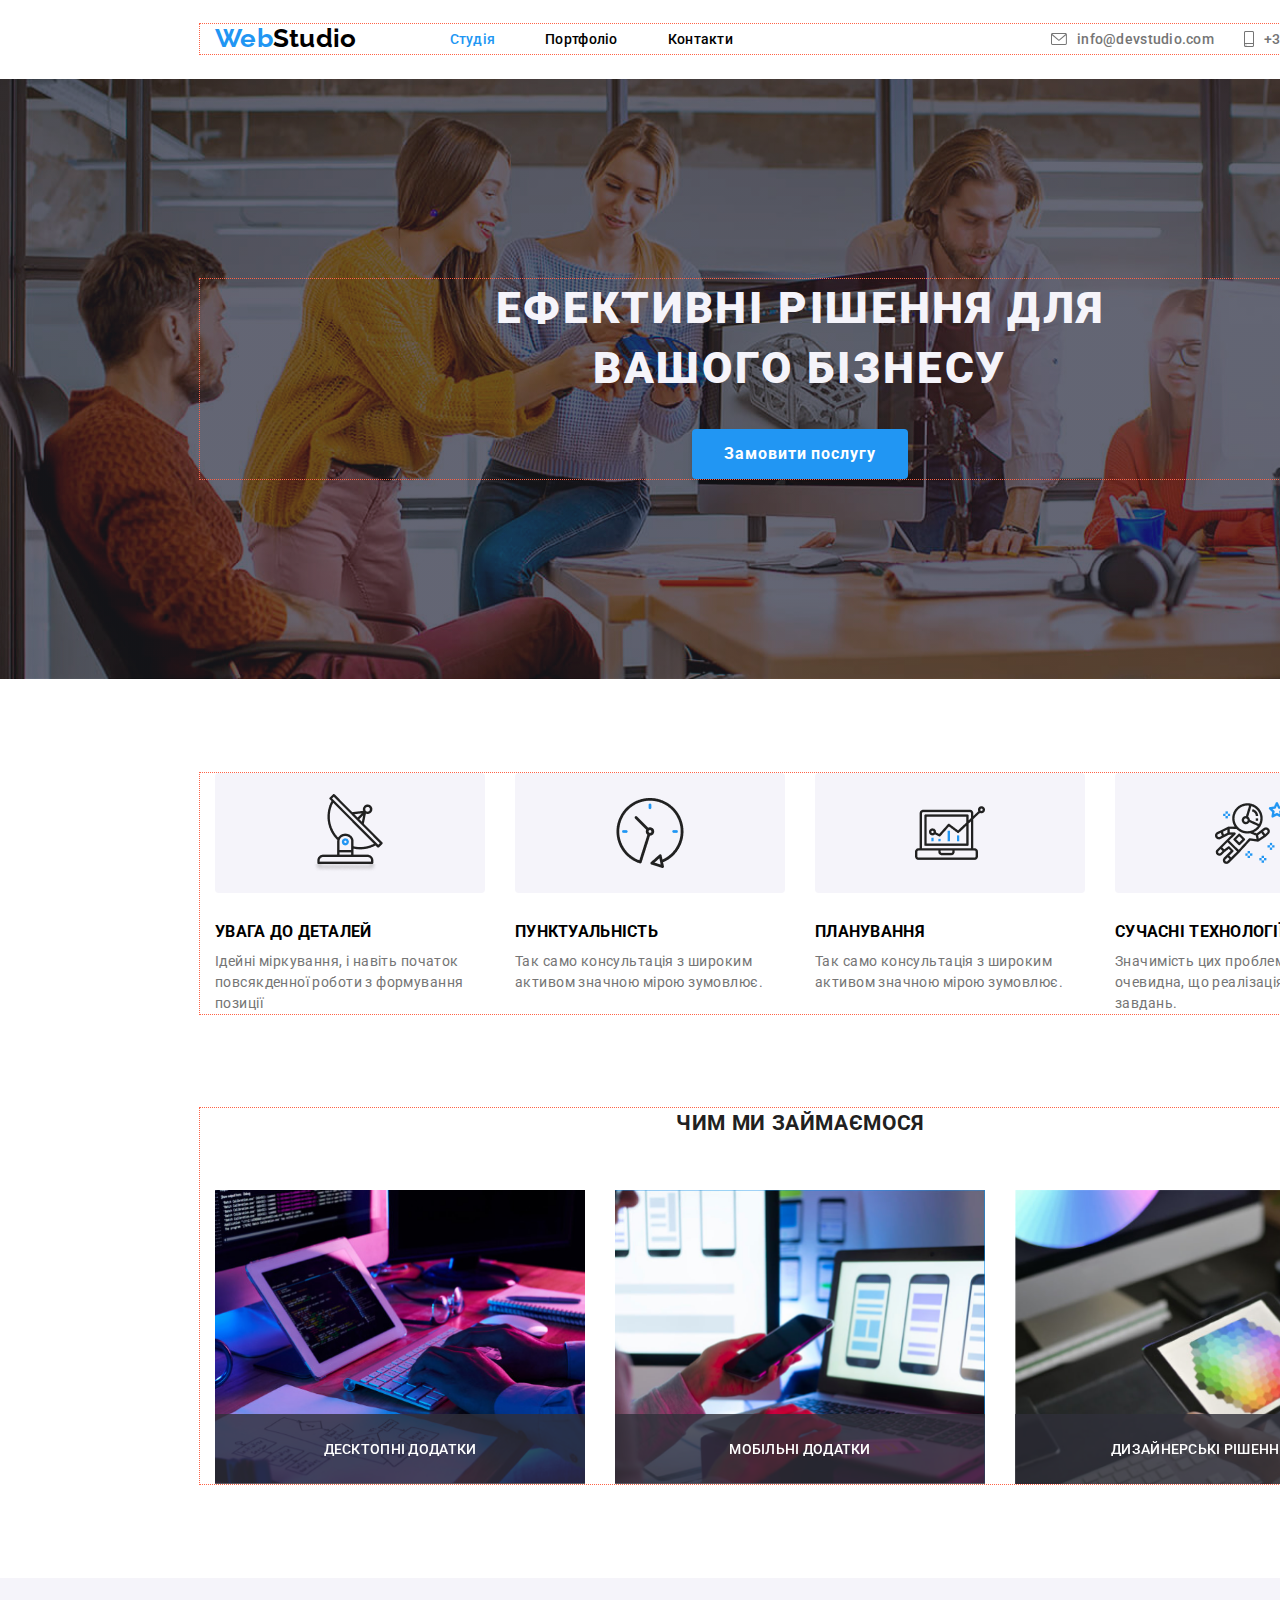
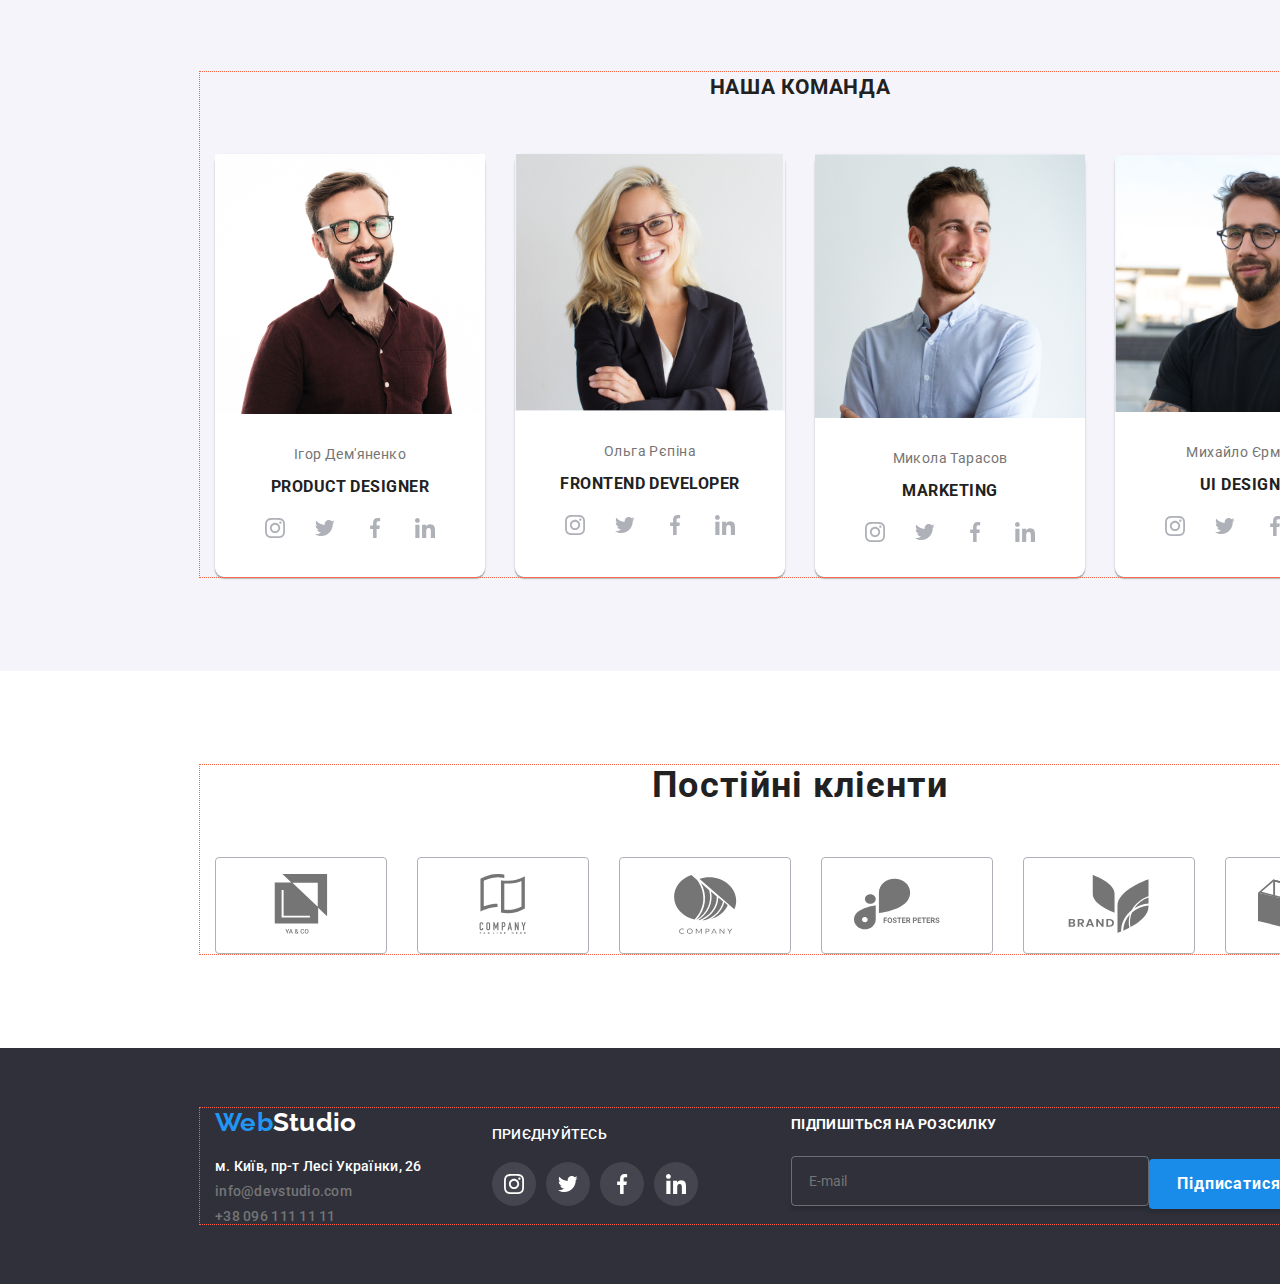
==== index.html @ 4d01eaf3 "update" ====
<!DOCTYPE html>
<html lang="en">
<head>
	<meta charset="UTF-8">
	<meta name="viewport" content="width=device-width, initial-scale=1.0">
	<link href="https://fonts.googleapis.com/css2?family=Raleway:wght@700&family=Roboto:ital,wght@0,400;0,500;0,700;0,900;1,400&display=swap" rel="stylesheet">
	<link rel="stylesheet" href="https://cdnjs.cloudflare.com/ajax/libs/modern-normalize/1.0.0/modern-normalize.min.css"/>
	<link rel="stylesheet" href="style/reset.css" type="text/css">
	<link rel="stylesheet" href="style/style.css" type="text/css">
	<title>WebStudio</title>
</head>
<body>
	<div class="main-container">
		<header class="header">
			<div class="container flex-element">
					<nav class="nav">
					<a class="link-logo" href="/"><span class="logo-web">Web</span><span class="header-nav-link-span-studio">Studio</span></a>
						<ul class="nav-link-list">
							<li class="ul-link"><a class="nav-list-link active-link"  href="index.html" >Студія</a></li>
							<li class="ul-link"><a class="nav-list-link" href="portfolio.html">Портфоліо</a></li>
							<li class="ul-link"><a class="nav-list-link" href="/" >Контакти</a></li>
						</ul>
					</nav>
					<!-- <address class="header-address"> -->
						<ul class="nav-link-list-contacts">
							<li class="ul-link-contacts">
								<a href="mailto:info@devstudio.com" class="header-address-email"> 
									<svg width="16px" height="12px">
										<use href="./symboldefts/symboldefts.svg#email">
										</use>
									</svg>
									info@devstudio.com
								</a>
							</li>
							<li class="ul-link-contacts">
								<a href="tel:+380961111111" class="header-address-tel">
									<svg width="10px" height="16px">
										<use href="./symboldefts/symboldefts.svg#smartphone">
										</use>
									</svg>
									+38 096 111 11 11
								</a>
							</li>
					</ul>
					<!-- </address> -->
			</div>
		</header>
		<main>
			<section class="hero">
				<div class="container flex-column">
						<h1 class="hero-title">Ефективні рішення для вашого бізнесу</h1>
						<button class="hero-button" data-modal-open>Замовити послугу</button>
				</div>
				<div class="backdrop backdrop-hidden" data-modal >
					<div class="modal">
						<button class="modal-btn" data-modal-close></button>
						<p class="form-text">Залиште свої дані, ми вам передзвонимо</p>
						<form class="modal-form" method="get">
							<div class="name-container"><label class="name-text">Ім'я</label><br> 
								<input class="name" type="text"/></div>
							<div class="phone-num-container"><label class="phone-nam-text">Телефон</label><br> <input class="phone-num" type="tel"/></div>
							<div class="email-container"><label class="email-text">Пошта</label><br><input class="email" type="email"/></div>
							<div class="comment-container"><label class="comment-text">Комментар</label><br> <textarea class="comment" placeholder="Введіть текст"></textarea></div>
							<div class="checkbox-container">
								<input class="checkbox" type="checkbox">
								<label class="checkbox-text">Погоджуюся з россилкою та приймаю</label>
								<a class="umovy" href="./">Умови договору</a>
							</div>
							<button class="submit-form" type="send">Відправити</button>
						</form>
					</div>
				</div>
			</section>
			<section class="keyaspects-section">
				<div class="container ">
					<h2 class="keyaspects-title display">Ключові Аспекти</h2>
					<h2 class="keyaspects-title display-title">Ключові Аспекти</h2>
					<ul class="keyaspects-list">
						<li class="keyaspects-items">
							
							<h3 class="keyaspects-h3-title">УВАГА ДО ДЕТАЛЕЙ</h3>
							<p class="keyaspects-text">Ідейні міркування, і навіть початок повсякденної роботи з
								формування позиції</p>
						</li>
						<li class="keyaspects-items">
							<h3 class="keyaspects-h3-title">ПУНКТУАЛЬНІСТЬ</h3>
							<p class="keyaspects-text">
								Так само консультація з широким активом значною мірою
								зумовлює.
							</p>
						</li>
						<li class="keyaspects-items">
							<h3 class="keyaspects-h3-title">ПЛАНУВАННЯ</h3>
							<p class="keyaspects-text">
								Так само консультація з широким активом значною мірою
								зумовлює.
							</p>
						</li>
						<li class="keyaspects-items">
							<h3 class="keyaspects-h3-title">СУЧАСНІ ТЕХНОЛОГІЇ</h3>
							<p class="keyaspects-text">
								Значимість цих проблем настільки очевидна, що реалізація
								планових завдань.
							</p>
						</li>
					</ul>
				</div>
			</section>
			<section class="whatwedo-section">
				<div class="container ">
					<h2 class="whatwedo-title">Чим ми займаємося</h2>
						<ul class="whatwedo-list">
							<li class="whatwedo-item">
								<img
									class="whatwedo-photo"
									src="images/desktop_programing.png"
									width="370 "
									alt="Desktop Programing"
								/>
								<p class="whatwedo-text">ДЕСКТОПНІ ДОДАТКИ</p>
							</li>
							<li class="whatwedo-item">
								<img
									class="whatwedo-photo"
									src="images/mobile_programing.jpg"
									width="370 "
									alt="Mobile Programing"
								/>
								<p class="whatwedo-text">МОБІЛЬНІ ДОДАТКИ</p>
							</li>
							<li class="whatwedo-item">
								<img
								class="whatwedo-photo"
								src="images/ui_design.jpg"
								width="370 "
								alt="Ui Design"
								/>
								<p class="whatwedo-text">ДИЗАЙНЕРСЬКІ РІШЕННЯ</p>
							</li>
						</ul>
					</div>
			</section>
			<section class="team-section">
				<div class="container">
					<h2 class="team-title">Наша команда</h2>
					<ul class="team-list">
						<li class="team-item">
							<img
								class="team-photo"
								src="images/Igor_Demyanenko.png"
								width="270"
								alt="Ігор Дем'яненко"
							/>
							<p class="team-text">Ігор Дем'яненко</p>
							<h3 class="team-position">Product Designer</h3>
							<div class="social-media-container">
								<a class="social-media-contact" href="./">
									<svg width="20px" height="20px">
										<use href="./symboldefts/symboldefts.svg#instagram">
										</use>
									</svg>
								</a>
								<a class="social-media-contact" href="./">
									<svg width="20px" height="20px">
										<use href="./symboldefts/symboldefts.svg#twitter">
										</use>
									</svg>
								</a>
								<a class="social-media-contact" href="./">
									<svg width="20px" height="20px">
										<use href="./symboldefts/symboldefts.svg#facebook">
										</use>
									</svg>
								</a>
								<a class="social-media-contact" href="./">
									<svg width="20px" height="20px">
										<use href="./symboldefts/symboldefts.svg#linkedin">
										</use>
									</svg>
								</a>
							</div>
						</li>
						<li class="team-item">
							<img
								class="team-photo"
								src="images/Olga_Repina.png"
								width="270"
								alt="Ольга Рєпіна"
							/>
							<p class="team-text">Ольга Рєпіна</p>
							<h3 class="team-position">Frontend Developer</h3>
							<div class="social-media-container">
								<a class="social-media-contact" href="./">
									<svg width="20px" height="20px">
										<use href="./symboldefts/symboldefts.svg#instagram">
										</use>
									</svg>
								</a>
								<a class="social-media-contact" href="./">
									<svg width="20px" height="20px">
										<use href="./symboldefts/symboldefts.svg#twitter">
										</use>
									</svg>
								</a>
								<a class="social-media-contact" href="./">
									<svg width="20px" height="20px">
										<use href="./symboldefts/symboldefts.svg#facebook">
										</use>
									</svg>
								</a>
								<a class="social-media-contact" href="./">
									<svg width="20px" height="20px">
										<use href="./symboldefts/symboldefts.svg#linkedin">
										</use>
									</svg>
								</a>
							</div>
						</li class="team-item">
						<li class="team-item">
							<img
								class="team-photo"
								src="images/Mykola_Tarasov.png"
								width="270"
								alt="Микола Тарасов"
							/>
							<p class="team-text">Микола Тарасов</p>
							<h3 class="team-position">Marketing</h3>
							<div class="social-media-container">
								<a class="social-media-contact" href="./">
									<svg width="20px" height="20px">
										<use href="./symboldefts/symboldefts.svg#instagram">
										</use>
									</svg>
								</a>
								<a class="social-media-contact" href="./">
									<svg width="20px" height="20px">
										<use href="./symboldefts/symboldefts.svg#twitter">
										</use>
									</svg>
								</a>
								<a class="social-media-contact" href="./">
									<svg width="20px" height="20px">
										<use href="./symboldefts/symboldefts.svg#facebook">
										</use>
									</svg>
								</a>
								<a class="social-media-contact" href="./">
									<svg width="20px" height="20px">
										<use href="./symboldefts/symboldefts.svg#linkedin">
										</use>
									</svg>
								</a>
							</div>
						</li>
						<li class="team-item">
							<img
								class="team-photo"
								src="images/Myhailo_Yermakov.png"
								width="270"
								alt="Михайло Єрмаков"
							/>
							<p class="team-text">Михайло Єрмаков</p>
							<h3 class="team-position">Ui Designer</h3>
							<div class="social-media-container">
								<a class="social-media-contact" href="./">
									<svg width="20px" height="20px">
										<use href="./symboldefts/symboldefts.svg#instagram">
										</use>
									</svg>
								</a>
								<a class="social-media-contact" href="./">
									<svg width="20px" height="20px">
										<use href="./symboldefts/symboldefts.svg#twitter">
										</use>
									</svg>
								</a>
								<a class="social-media-contact" href="./">
									<svg width="20px" height="20px">
										<use href="./symboldefts/symboldefts.svg#facebook">
										</use>
									</svg>
								</a>
								<a class="social-media-contact" href="./">
									<svg width="20px" height="20px">
										<use href="./symboldefts/symboldefts.svg#linkedin">
										</use>
									</svg>
								</a>
							</div>
						</li>
					</ul>
				</div>
			</section>
			<section class="regular-customers">
				<div class="container">
					<h2 class="regular-customers-title">Постійні клієнти</h2>
					<div class="regular-customers-list">
							<a class="regular-customers-link" href="./">
								<svg width="106px" height="60">
									<use href="./symboldefts/symboldefts.svg#ya_co">
									</use>
								</svg>
							</a>
							<a class="regular-customers-link" href="./">
								<svg width="106px" height="60">
									<use href="./symboldefts/symboldefts.svg#company-tagline-here">
									</use>
								</svg>
							</a>
							<a class="regular-customers-link" href="./">
								<svg width="106px" height="60">
									<use href="./symboldefts/symboldefts.svg#company-2">
									</use>
								</svg>
							</a>
							<a class="regular-customers-link" href="./">
								<svg width="106px" height="60">
									<use href="./symboldefts/symboldefts.svg#foster">
									</use>
								</svg>
							</a>
							<a class="regular-customers-link" href="./">
								<svg width="106px" height="60">
									<use href="./symboldefts/symboldefts.svg#brand">
									</use>
								</svg>
							</a>
							<a class="regular-customers-link" href="./">
								<svg width="106px" height="60">
									<use href="./symboldefts/symboldefts.svg#tagline-company">
									</use>
								</svg>
							</a>
					</div>
				</div>
			</section>
		</main>
		<footer class="footer">
			<div class="container footer-flex">
					<div class="address-container">
						<a class="logo-link" href="/"><span class="logo-web">Web</span><span class="footer-logo-studio">Studio</span></a>
					<address class="address"> 
						<ul>
							<li class="address-item ">м. Київ, пр-т Лесі Українки, 26</li>
							<li class="address-item"><a class="item-address-email" href="mailto:info@devstudio.com" > info@devstudio.com</a></li>
							<li class="address-item"><a  class="item-address-tel" href="tel:+380961111111">+38 096 111 11 11</a></li>
						</ul>
					</address>
					</div>
					<div class="join-in">
						<p class="join-in-text">ПРИЄДНУЙТЕСЬ</p>
						<div class="join-social-media-container">
							<a class="join-social-media-contact" href="./">
								<svg width="20px" height="20px">
									<use href="./symboldefts/symboldefts.svg#instagram">
									</use>
								</svg>
							</a>
							<a class="join-social-media-contact" href="./">
								<svg width="20px" height="20px">
									<use href="./symboldefts/symboldefts.svg#twitter">
									</use>
								</svg>
							</a>
							<a class="join-social-media-contact" href="./">
								<svg width="20px" height="20px">
									<use href="./symboldefts/symboldefts.svg#facebook">
									</use>
								</svg>
							</a>
							<a class="join-social-media-contact" href="./">
								<svg width="20px" height="20px">
									<use href="./symboldefts/symboldefts.svg#linkedin">
									</use>
								</svg>
							</a>
						</div>
					</div>
					<div class="form">
						<p class="footer-form-text">Підпишіться на розсилку</p>
						<div class="formcontainer">
							<input class="email-form" type="email" placeholder="E-mail"/>
							<button class="subscribe" type="submit">Підписатися</button>
						</div>
					</div>
			</div>
		</footer>
	</div>
	<script src="./js/main.js"></script>
</body>
</html>
---- style/style.css ----
*, *::before, *::after{
	box-sizing: inherit;
	box-sizing: border-box;
}
:root{
	--color-logo-web:#2196F3 ;
	--color-logo-studio:#000000;
	--color-adresses:#757575;
	--color-white:#ffffff;
	--color-background-section-first:#2F303A;
	--color-background-section-team:#F5F4FA;
	--color-text-p:#212121;
	--color-active:#188CE8;
	--color-portfolio-cards: #EEEEEE;
	--color-svg: #AFB1B8;
	--color-bg-svg: rgba(255, 255, 255, 0.1);
	--font-family-logo:'Raleway', sans-serif;
	--font-family-roboto:'Roboto', sans-serif;
	--color-close-form: #E6E6E6;
	}
	body{
		font-family:var(--font-family-roboto);
		font-size: 14px;
		font-weight: 500;
		letter-spacing: 0.02em;
	}	
	.main-container{
		width: 1600px;
		margin: 0 auto;
		outline: 1px dotted deepskyblue;
	}
	.container{
		width: 1200px;
		margin: 0 auto;
		padding: 0 15px;
		outline: 1px dotted tomato;
	}
	.header{
		padding-top: 24px;
		padding-bottom: 25px;

	}

/*------ MODAL WINDOW -------*/
.backdrop {
	position: fixed;
	top: 0;
	left: 0;
	width: 100%;
	height: 100%;
	background-color: rgba(0, 0, 0, 0.5);
	text-transform:none;
	opacity: 1;
}

.backdrop-hidden{
	opacity: 0;
	pointer-events: none;
}

.no-scroll {
	overflow: hidden;
}

.modal {
	position: absolute;
	top: 50%;
	left: 50%;
	width: 528px;
	height: 581px;

	background-color: var(--color-white);
	transform: translate(-50%, -50%);

	border-radius:4px;
	box-shadow: 2px 2px 4px rgba(0, 0, 0, 0.2);

}
.modal-btn{
	width: 30px;
	height: 30px;
	border-radius: 50px;
	border: 1px solid var(--color-close-form);
	background: url(../images/close.svg) no-repeat center;
	background-size: 11px 11px;
}
.modal .modal-btn {
	position: absolute;
	top: 10px;
	right: 10px;
}
.formcontainer{
	display: flex;
	display: flex;
	align-items: center;
	justify-content: center;
}
.form{

	margin-left: 93px;
}
.email-form::placeholder{
	padding: 15px;
}
.email-form{
	width: 358px;
	height: 50px;
	box-shadow: 0 4px 4px 0 rgba(0, 0, 0, 0.15);
	background: rgba(33, 150, 243, 0);
	border: 1px solid rgba(255, 255, 255, 0.3);
	border-radius: 4px;
	margin: right 12px ;
}
.footer-form-text{
	font-weight: 700;
	font-size: 14px;
	letter-spacing: 0.03em;
	text-transform: uppercase;
	color: var(--color-white);
	margin-bottom: 20px;
}
.subscribe{
	display: flex;
	align-items: center;
	padding: 10px 28px;
	box-shadow: 0 4px 4px 0 rgba(0, 0, 0, 0.15);

	border-radius: 4px;
	width: 200px;
	height: 50px;

	font-weight: 700;
	font-size: 16px;
	line-height: 187%;
	letter-spacing: 0.06em;

	color: var(--color-white);

	background: url(../images/telegram.svg) no-repeat;
	background-position: 160px;
	background-color: var(--color-active);
	border: none;
}
.name,
.phone-num,
.email{
	padding-left: 40px;
}
.name{
	background: url(../images/user.svg) no-repeat left center;
	background-position: 15px 14px;
}
.phone-num{
	background: url(../images/phone.svg) no-repeat left center;
	background-position: 15px 14px;
}
.email{
	background: url(../images/email.svg) no-repeat left center;
	background-position: 15px 14px;
}
.name-text,
.phone-nam-text,
.email-text,
.comment-text{
	position: absolute;
	left: 0;
	color: var(--color-adresses);
	font-weight: 400;
}
.form-text{	
	margin: 40px 0 12px;
	font-size: 20px;
	font-weight: 700;
	color: var(--color-text-p);
}
.checkbox-text{
	margin-right: 5px;
	font-weight: 400;
	color: var(--color-adresses);
}
.umovy{
	font-size: 14px;
	text-decoration: underline;
	font-weight: 400;
	color: var(--color-logo-web);
}
.modal-form{
	position: relative;
	font-size: 12px;
	margin: 0 40px 0;
}
.submit-form{
	width: 200px;
	height: 50px;

	font-weight: 700;
	font-size: 16px;
	line-height: 1.5;
	letter-spacing: 0.06em;
	text-align: center;
	background: var(--color-logo-web);
	color: var(--color-white);
	border-radius: 4px;
	border: none;
	box-shadow: 0 4px 4px 0 rgba(0, 0, 0, 0.15);

	margin-top: 30px;
}
textarea::placeholder {
  font-size: 12px;
  color: var(--color-adresses);
}
textarea{
	padding: 12px 16px;
	width: 448px;
	height: 120px;
	border: 1px solid var(--color-close-form);
	border-radius: 4px;
	resize: none;
}
.checkbox-container{
	display: flex;
	justify-content: center;
	margin-top: 20px;
	font-size: 14px;
	line-height: 171%;
	letter-spacing: 0.03em;
	width: 425px;
}
.checkbox:focus{
	border-color: var(--color-text-p);
}
.checkbox{
	margin-right: 8px;
	width: 16px;
	height: 15px;
	border-color:var(--color-text-p);
}
input{
	width: 448px;
	height: 40px;
	margin-top: 4px;
	margin-bottom: 10px;

	border: 1px solid var(--color-close-form);
	border-radius: 4px;
}
/*---------------------------*/


	.link-logo{
		margin-right: 93px ;
	}
	.flex-element{
		display: flex;
		align-items: center;
	}

	.logo-web{
		font-family: var(--font-family-logo);
		font-weight: 700;
		font-size: 26px;
		color: var(--color-logo-web);
	
	}
	.header-nav-link-span-studio{
		font-family: var(--font-family-logo);
		font-weight: 700;
		font-size: 26px;
		color: var(--color-logo-studio);
	}
	.nav-list-link{
		color: var(--color-menu-nav);
	}
	.header-address-email:hover,
	.header-address-tel:hover{
		color: var(--color-logo-web);
		/* text-decoration: underline; */
	}
	.nav-link-list{
		display: flex;

		/* padding-right: 344px ; */
		/* display:flex; */
		/* flex-direction: row;
		justify-content: center; */
	}
	.nav-link-list-contacts{
		display: flex;
		align-items: center;
	}
	.active-link{
		color: var(--color-logo-web);
	}
	.nav{
		display: flex;
    justify-content: space-between; 
    align-items: center; 
		margin-right: 318px; /*-------------------!!!!!!!!!!!!!!! 344*/
	}
	.ul-link:not(:last-child){
		display: flex;
		margin-right:50px;
	}
	.header-address-email, .header-address-tel{
		color: var(--color-adresses);
		display: flex;
		align-items: center;
		gap: 10px;
		fill: var(--color-adresses);
	
	}
	.ul-link-contacts:first-child{
		margin-right: 30px;
		
	}
	.ul-link-contacts:hover .header-address-email,.header-address-tel:hover{
		color: var(--color-active);
		fill: var(--color-logo-web);
	}
	.address-item{
		color: var(--color-white);
	}
	.hero{
		object-fit: cover;
		font-weight: 700;
		font-size: 44px;
		letter-spacing: 0.06em;

		text-transform: uppercase;
		text-align: center;
		
		background-image: 
		linear-gradient(rgba(47, 48, 58, 0.4),rgba(47, 48, 58, 0.4)), 
		url('../images/background.png');
		background-color: var(--color-background-section-first);
		background-repeat:no-repeat;
		background-position: center;
		color: var(--color-white);
		padding: 200px 0;
	}
	.flex-column{
		display: flex;
		flex-direction: column;
		align-items: center;
		
	}
	.hero-title{
		width: 696px;
		font-family: var(--font-family-roboto);
		font-weight: 900;
		font-size: 44px;
		line-height: 1.36;
		letter-spacing: 0.06em;
		text-transform: uppercase;
		text-align: center;
		font-style:normal;
		color: var(--color-background-section-team);
		margin-bottom:30px;

	}
	.hero-button{
		font-weight: 700;
		font-size: 16px;
		line-height: 1.5;
		letter-spacing: 0.06em;
		text-align: center;
		width: 216px;
		height: 50px;
		background: var(--color-logo-web);
		color: var(--color-white);
		border-radius: 4px;
		border: none;
		box-shadow: 0 4px 4px 0 rgba(0, 0, 0, 0.15);
	}
	.hero-button:active{
		background-color: var(--color-active);
	
	}
	.keyaspects-section{
		margin-top: 94px;
	}
	.keyaspects-h3-title{
		/* margin-top: 150px; */
		margin-bottom: 10px;
	}
	.keyaspects-list{
		display: flex;
		/* justify-content: space-between; */
	}
	.keyaspects-items{
		flex-basis: 270px;
	}
	.keyaspects-items::before{
		content: '';
		display:block;
		height: 120px;
		margin-bottom: 30px;
		background-repeat: no-repeat;
		background-position: center;
		border-radius: 4px;
		background-color: var(--color-background-section-team);
		/* padding: 50px 100px; */
	}
	.keyaspects-items:nth-child(1):before{
		background-image: url(../images/antenna.png);
	}
	.keyaspects-items:nth-child(2):before{
		background-image: url(../images/clock.png);
	}
	.keyaspects-items:nth-child(3):before{
		background-image: url(../images/diagram.png);
	}
	.keyaspects-items:nth-child(4):before{
		background-image: url(../images/astronaut.png);
	}
	.keyaspects-items:not(:last-child){
		/* width: 270px; */
		margin-right: 30px;
	}
	.team-position, 
	.whatwedo-title, 
	.keyaspects-title,
	.team-title{
		font-weight: 700;
		line-height: 1.5;
		letter-spacing: 0.03em;
		text-transform: uppercase;
		color: var(--color-text-p);
		text-align: center;

	}
	.team-position{
		margin-top:10px;
	}
	.keyaspects-title{
		margin-bottom: 50px;
		display: none;
	}
	.keyaspects-text,.team-text/*,.project-text*/{
		
		font-weight: 400;
		line-height: 1.5;
		letter-spacing: 0.03em;
		color: var(--color-adresses);

	}
	.team-text{
		margin-top:30px;
		text-align: center;
	}
	.whatwedo-section{
		padding-top: 94px;
		padding-bottom: 94px;
	}
	.whatwedo-title{
		margin-bottom: 50px;

	}
	.whatwedo-list{
		display: flex;

	}
	.whatwedo-item{
		position: relative;
	}
	.whatwedo-text{
		position: absolute;
		background-color:rgba(47, 48, 58, 0.8);
		color: var(--color-white);
		bottom: 0;
		padding-top: 27px;
		width: 370px;
		height: 70px;
		text-align: center;
	}
	.whatwedo-item:nth-child(1){
		margin-right:30px;
	}
	.whatwedo-item:nth-child(2){
		margin-right:30px;
	}
	.team-title{
		margin-bottom:50px;
	}
	.team-item:not(:last-child){
		margin-right:30px;
	}
	.team-item{
		background-color: var(--color-white);
		border-radius: 9px;
		padding-bottom:30px;
		width: 270px;
		box-shadow: 0 2px 1px 0 rgba(0, 0, 0, 0.2), 0 1px 1px 0 rgba(0, 0, 0, 0.14), 0 1px 3px 0 rgba(0, 0, 0, 0.12);
		background: var(--color-white);
	}
	.social-media-container{
		display: flex;
		justify-content: center;
		align-items: center;
		gap: 30px;
		margin: 0 auto;
		width: 44px;
		height: 44px;
	}
	.social-media-contact{
		margin-top: 16px;
		fill: var(--color-svg);
	}
	.social-media-contact:hover{
		padding: 12px;
		width: 44px;
		height: 44px;
		fill: var(--color-white);
		background-color: var(--color-active);
		border-radius: 100%;
	}
	.team-list{
		display: flex;
	}
	.team-section{
		background: var(--color-background-section-team);
	padding-top:94px;
	padding-bottom: 94px;
	}
	.regular-customers{
		padding: 94px 0 94px;
	}
	.regular-customers-title{
		font-weight: 700;
		font-size: 36px;
		letter-spacing: 0.03em;
		text-align: center;
		color: var(--color-text-p);
		margin-bottom: 50px;
	}
	.regular-customers-list{
		display: flex;
		gap: 30px;
	}
	.regular-customers-link{
		fill: var(--color-adresses);
		border: 1px solid var(--color-svg);
		padding: 16px 32px;
		border-radius: 4px;
	}
	.regular-customers-link:hover{
		fill: var(--color-active);
		border: 1px solid var(--color-active);
		padding: 16px 32px;
		border-radius: 4px;
	}
	.footer{
		background: var(--color-background-section-first);
		padding: 60px 0;
	}
	.footer-flex{
		display: flex;
		align-items: center;

	}
	.footer-logo-studio{
		font-family: var(--font-family-logo);
		font-weight: 700;
		font-size: 26px;
		color: var(--color-white);
		margin-bottom: 16px;
	}
	.address-container{
		margin-right: 70px;
	}
	.address{
		margin-top: 20px;
		font-style: normal;
	}
	.join-in-text{
		color: var(--color-white);
		margin-bottom: 20px;
	}
	.join-social-media-container{

		display: flex;
		justify-content: center;
		align-items: center;
		gap: 10px;
		margin: 0 auto;
	}
	.join-social-media-contact{
		padding: 12px;
		width: 44px;
		height: 44px;
		fill: var(--color-white);
		background-color: var(--color-bg-svg);
		border-radius: 100%;
	}
	.join-social-media-contact:hover{
		background-color: var(--color-active);
	}
	.address-item:not(:first-child){
		margin-top: 9px;
	}
	.item-address-email, .item-address-tel{
		color: var(--color-adresses);
	}
	/* .item-address-email:hover, .item-address-tel:hover{
		color: var(--color-logo-web);
	} */
	/* a[href^="/"]{
		text-decoration: none;
		color: #212121;
	}
	/* ----------------- ----------------- ----------------*/
	
	
	/*---- PORTFOLIO-STYLES ---- */
	.portfolio-cards{
		padding-top: 94px;
		padding-bottom: 94px;
	}
	.portfolio-title{
		font-family: var(--font-family-logo);
		color:var(--color-text-p);
		margin-bottom: 32px;
		text-align: center;
	}

	.portfoliio-button{
		display: flex;
		justify-content: center;
		padding-bottom: 50px;
	}
	.portfoliio-list{
		display: flex;
		justify-content: center;
		padding-bottom: 16px;
		margin-bottom: 38px;
	}
	.portfolio-item{
		font-family: var(--font-family-roboto);
		font-size: 16px;
		width: 73px;
		height: 38px;
		background-color: var(--color-background-section-team);
		color: var(--color-logo-studio);
		border-radius: 4px;
		margin:8px;
	
		/* box-shadow: 2px 2px 4px rgba(0, 0, 0, 0.2); */
	}
	.button-all, .button-website, .button-appendices, .button-design, .button-marketing{
		font-family: var(--font-family-roboto);
		font-size: 16px;
		font-weight: 500;
		line-height: 162%;
		letter-spacing: 0.03em;
		text-align: center;
		color: var(--color-logo-studio);
		background-color: var(--color-background-section-team);
		border-radius: 4px;
		border: none;
		padding: 6px 25px;
	}
	.button-all, .button-website, .button-appendices, .button-design{
		margin-right:8px;
	}
	.display{
		display:none;
	}
	.button-all:active, .button-website:active, .button-appendices:active, .button-design:active, .button-marketing:active{
		color: var(--color-white);
		background-color:  var(--color-active);
		box-shadow: 0 2px 2px 0 rgba(0, 0, 0, 0.12), 0 1px 2px 0 rgba(0, 0, 0, 0.08), 0 3px 1px 0 rgba(0, 0, 0, 0.1);
	}
	/* .active-button{
		font-family: var(--font-family-roboto);
		font-size: 16px;
		width: 125px;
		height: 38px;
		background-color:  var(--color-active);
		color: var(--color-white);
		border-radius: 4px;
		margin:8px;
		box-shadow: 0 2px 2px 0 rgba(0, 0, 0, 0.12), 0 1px 2px 0 rgba(0, 0, 0, 0.08), 0 3px 1px 0 rgba(0, 0, 0, 0.1);;
	} */
	.portfolio-project{
		display: flex;
		justify-content: center;
		flex-wrap: wrap;
		gap: 30px;
		flex-basis:calc((100%- 90px)/3);
	}
	.project-title{
		font-family: var(--font-family-roboto);
		font-weight: 700;
		font-size: 18px;
		line-height: 32px;
		letter-spacing: 0.06em;
		color: var(--color-text-p);
		margin-bottom: 4px;
	}
	.project-text{
		font-family: var(--font-family-roboto);
		font-weight: 400;
		font-size: 16px;
		line-height: 187%;
		letter-spacing: 0.03em;
		color: var(--color-adresses);
	}
	.project-box{
		padding: 20px 24px;
		border-right-width: 1px;
		border-right-style: solid;
		border-right-color:var(--color-portfolio-cards);
		border-left-width: 1px;
		border-left-style: solid;
		border-left-color:var(--color-portfolio-cards);
		border-bottom-width: 1px;
		border-bottom-style: solid;
		border-bottom-color:var(--color-portfolio-cards);
	}
	.project-item{
		width: 370px;
	}
	.project-item:hover{
		box-shadow: 0 2px 1px 0 rgba(0, 0, 0, 0.2), 0 1px 1px 0 rgba(0, 0, 0, 0.14), 0 1px 3px 0 rgba(0, 0, 0, 0.12);
	background: #fff;
	}
	.display-title{
		display: none;
	}
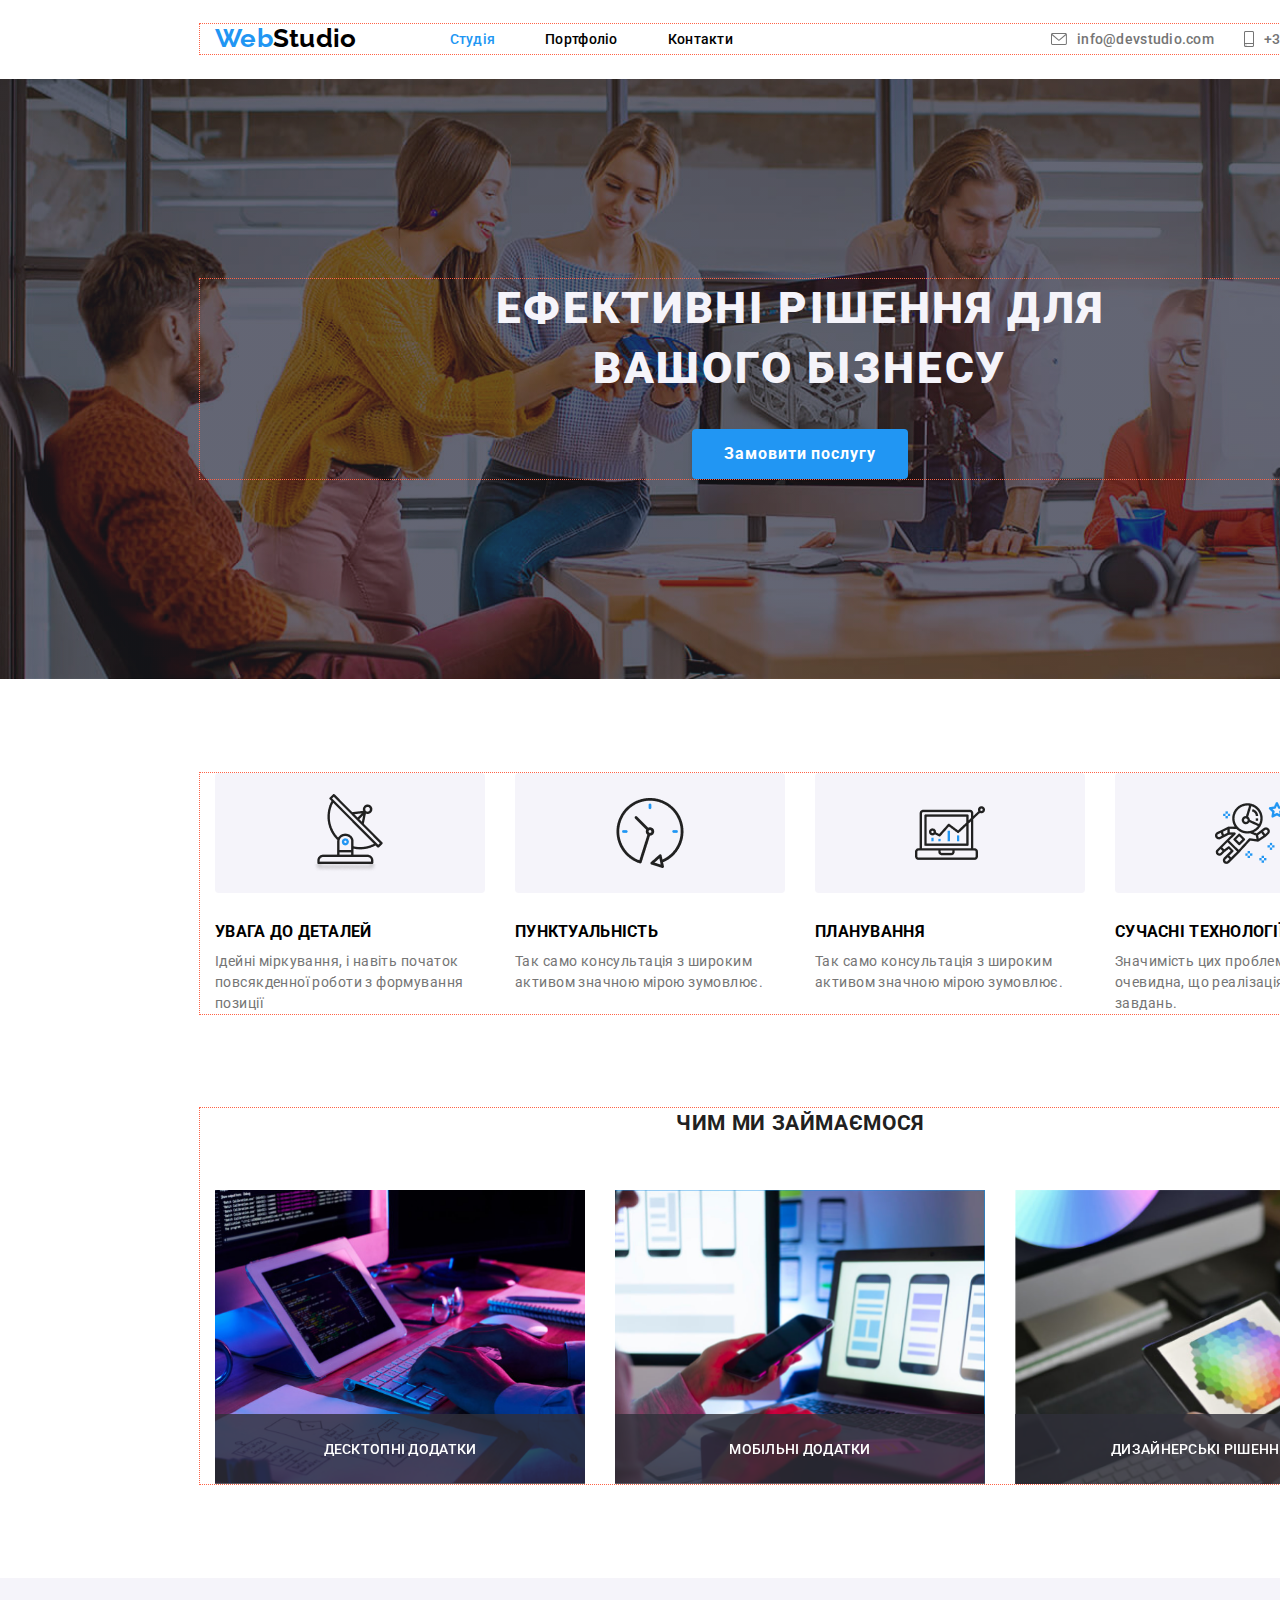
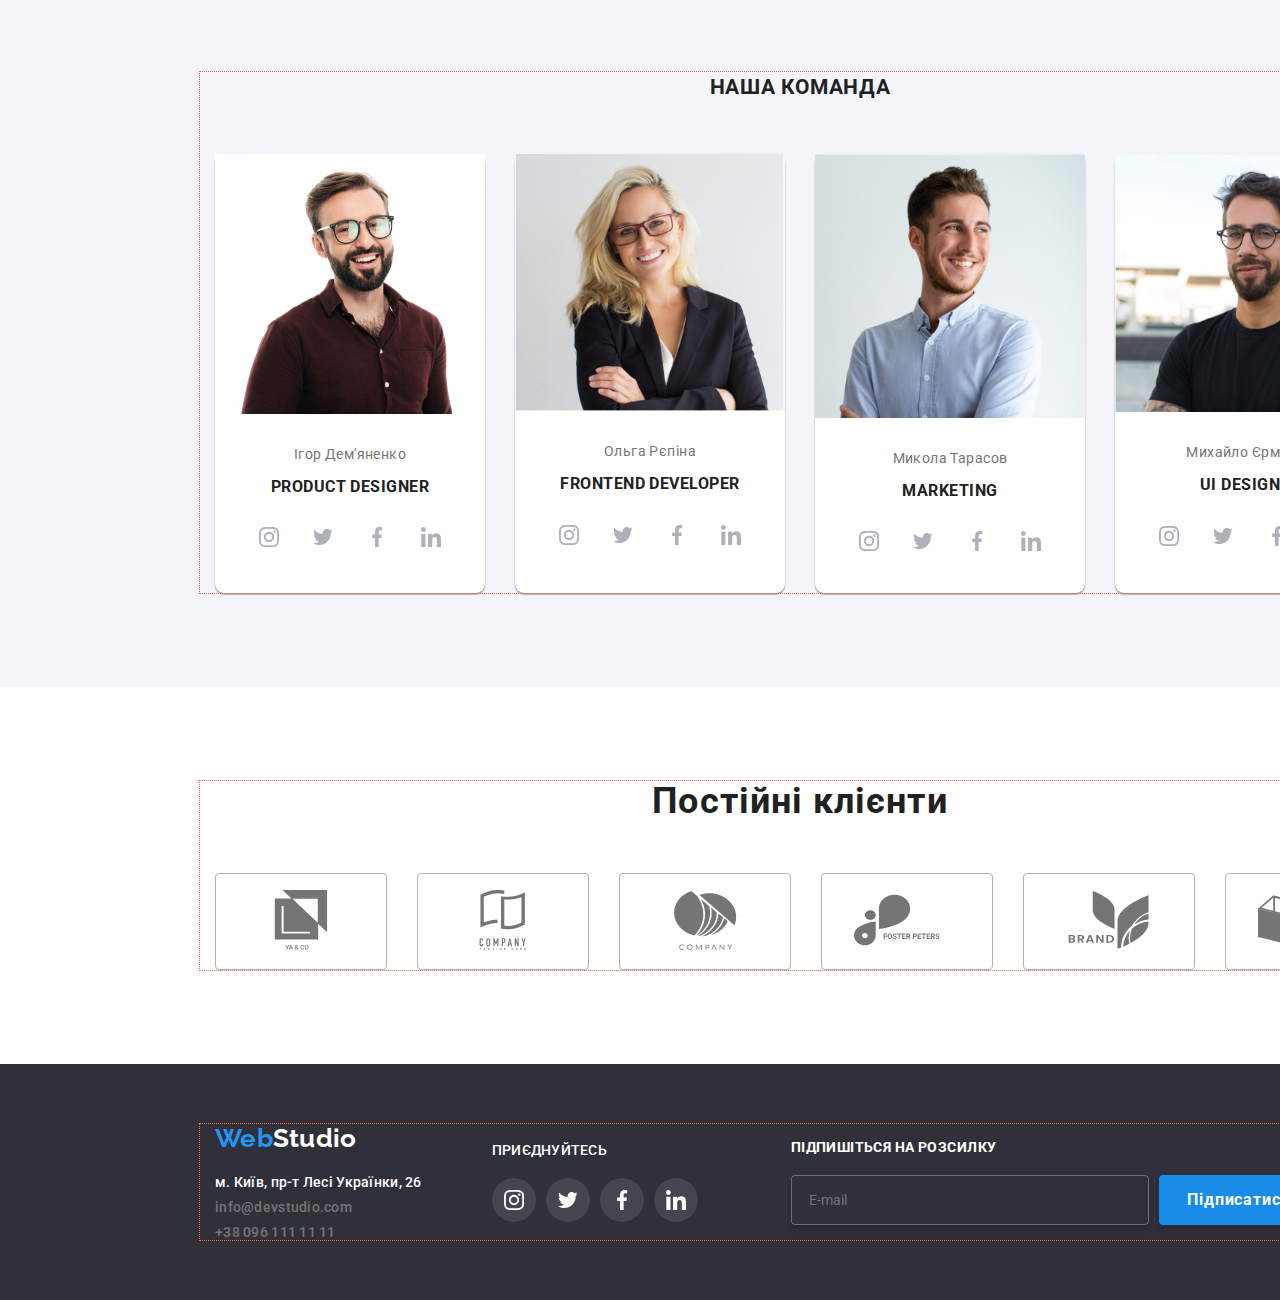
==== commit d11a3a91: "Update" ====
--- a/index.html
+++ b/index.html
@@ -17,6 +17,7 @@
 					<a class="link-logo" href="/"><span class="logo-web">Web</span><span class="header-nav-link-span-studio">Studio</span></a>
 						<ul class="nav-link-list">
 							<li class="ul-link"><a class="nav-list-link active-link"  href="index.html" >Студія</a></li>
+							<div class="line-menu"></div>
 							<li class="ul-link"><a class="nav-list-link" href="portfolio.html">Портфоліо</a></li>
 							<li class="ul-link"><a class="nav-list-link" href="/" >Контакти</a></li>
 						</ul>
--- a/style/style.css
+++ b/style/style.css
@@ -94,6 +94,7 @@
 	display: flex;
 	align-items: center;
 	justify-content: center;
+	gap: 10px;
 }
 .form{
 
@@ -109,7 +110,7 @@
 	background: rgba(33, 150, 243, 0);
 	border: 1px solid rgba(255, 255, 255, 0.3);
 	border-radius: 4px;
-	margin: right 12px ;
+	margin: 0;
 }
 .footer-form-text{
 	font-weight: 700;
@@ -272,6 +273,7 @@
 	.nav-list-link{
 		color: var(--color-menu-nav);
 	}
+
 	.header-address-email:hover,
 	.header-address-tel:hover{
 		color: var(--color-logo-web);
@@ -292,6 +294,9 @@
 	.active-link{
 		color: var(--color-logo-web);
 	}
+	.active-link::after{
+		c
+	}
 	.nav{
 		display: flex;
     justify-content: space-between; 
@@ -308,6 +313,11 @@
 		align-items: center;
 		gap: 10px;
 		fill: var(--color-adresses);
+
+		transition-property: color, fill ;
+		transition-duration: 250ms;
+		transition-timing-function: cubic-bezier(0.4, 0, 0.2, 1);
+		transition-delay: 0 ;
 	
 	}
 	.ul-link-contacts:first-child{
@@ -498,12 +508,16 @@
 		display: flex;
 		justify-content: center;
 		align-items: center;
-		gap: 30px;
+		gap: 10px;
 		margin: 0 auto;
+	}
+	.social-media-contact{
+		padding: 12px;
 		width: 44px;
 		height: 44px;
-	}
-	.social-media-contact{
+		fill: var(--color-white);
+		background-color: var(--color-bg-svg);
+		border-radius: 100%;
 		margin-top: 16px;
 		fill: var(--color-svg);
 	}
@@ -513,7 +527,6 @@
 		height: 44px;
 		fill: var(--color-white);
 		background-color: var(--color-active);
-		border-radius: 100%;
 	}
 	.team-list{
 		display: flex;
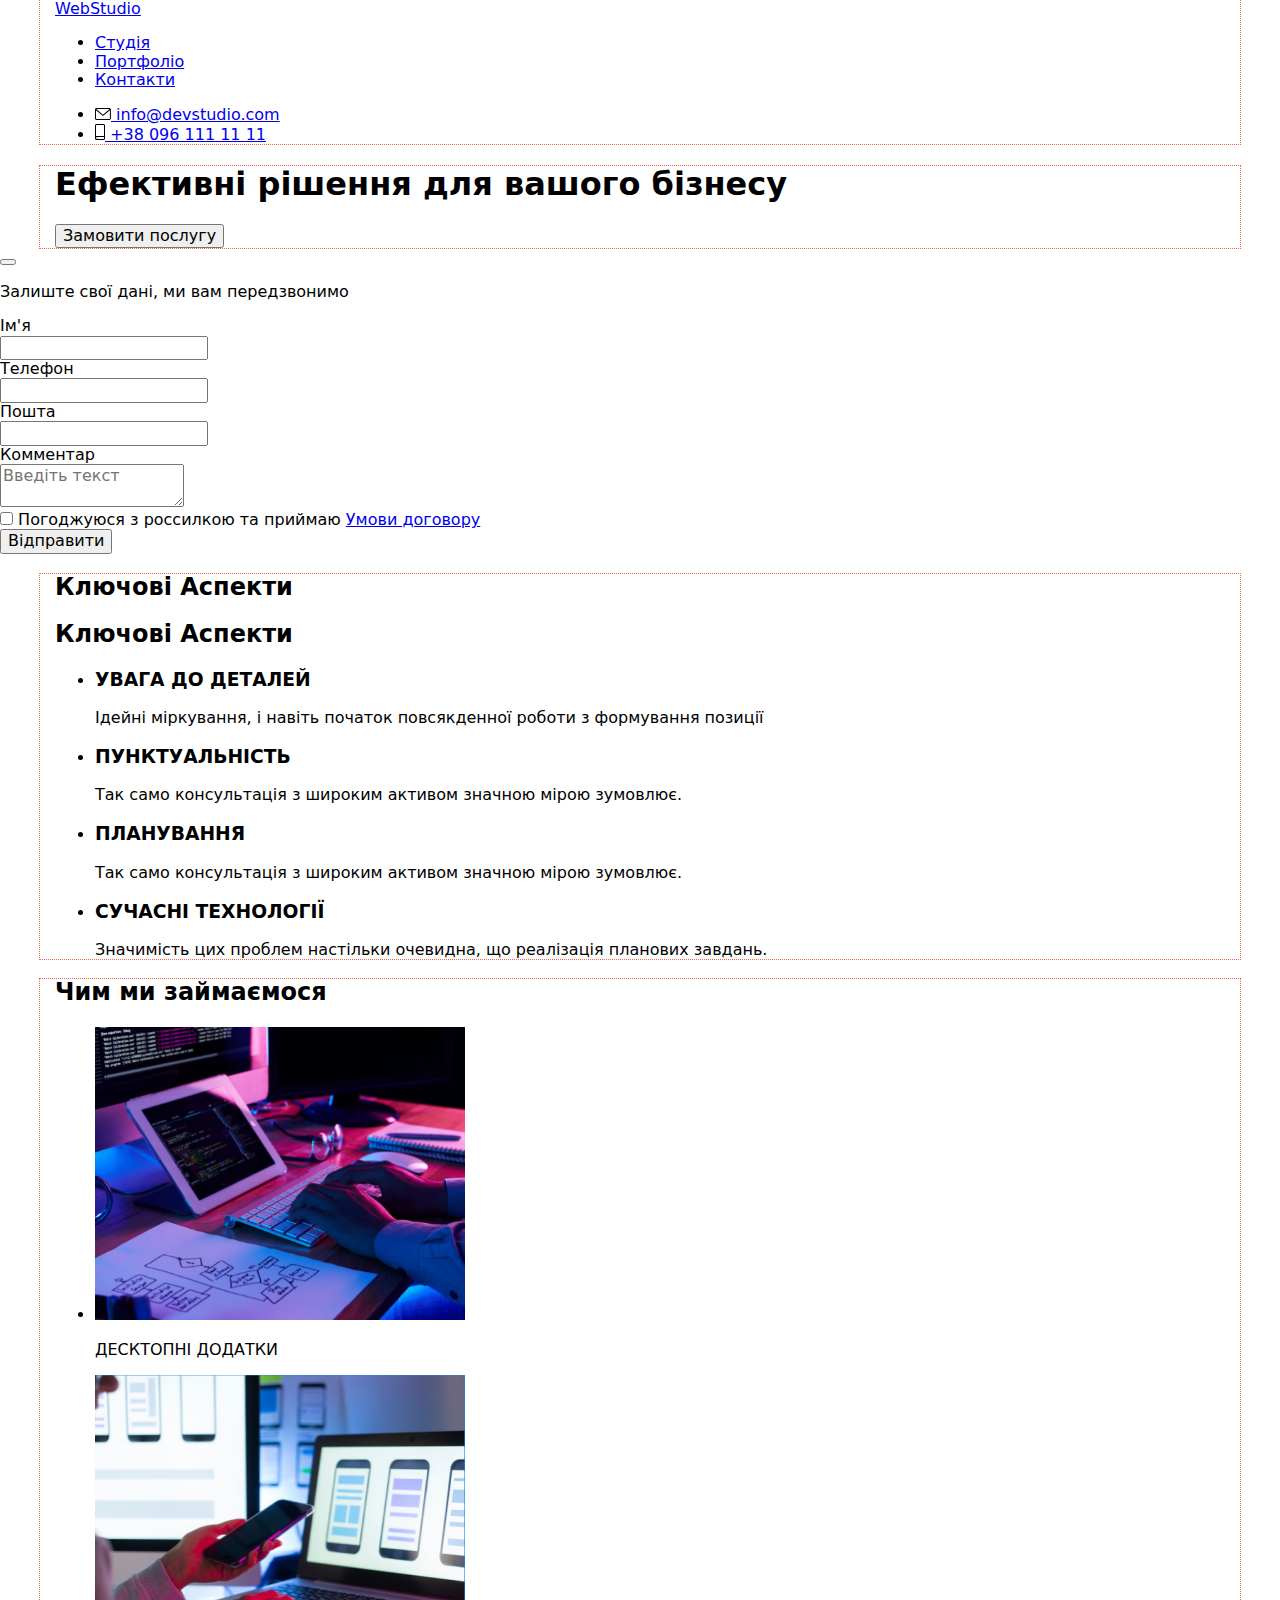
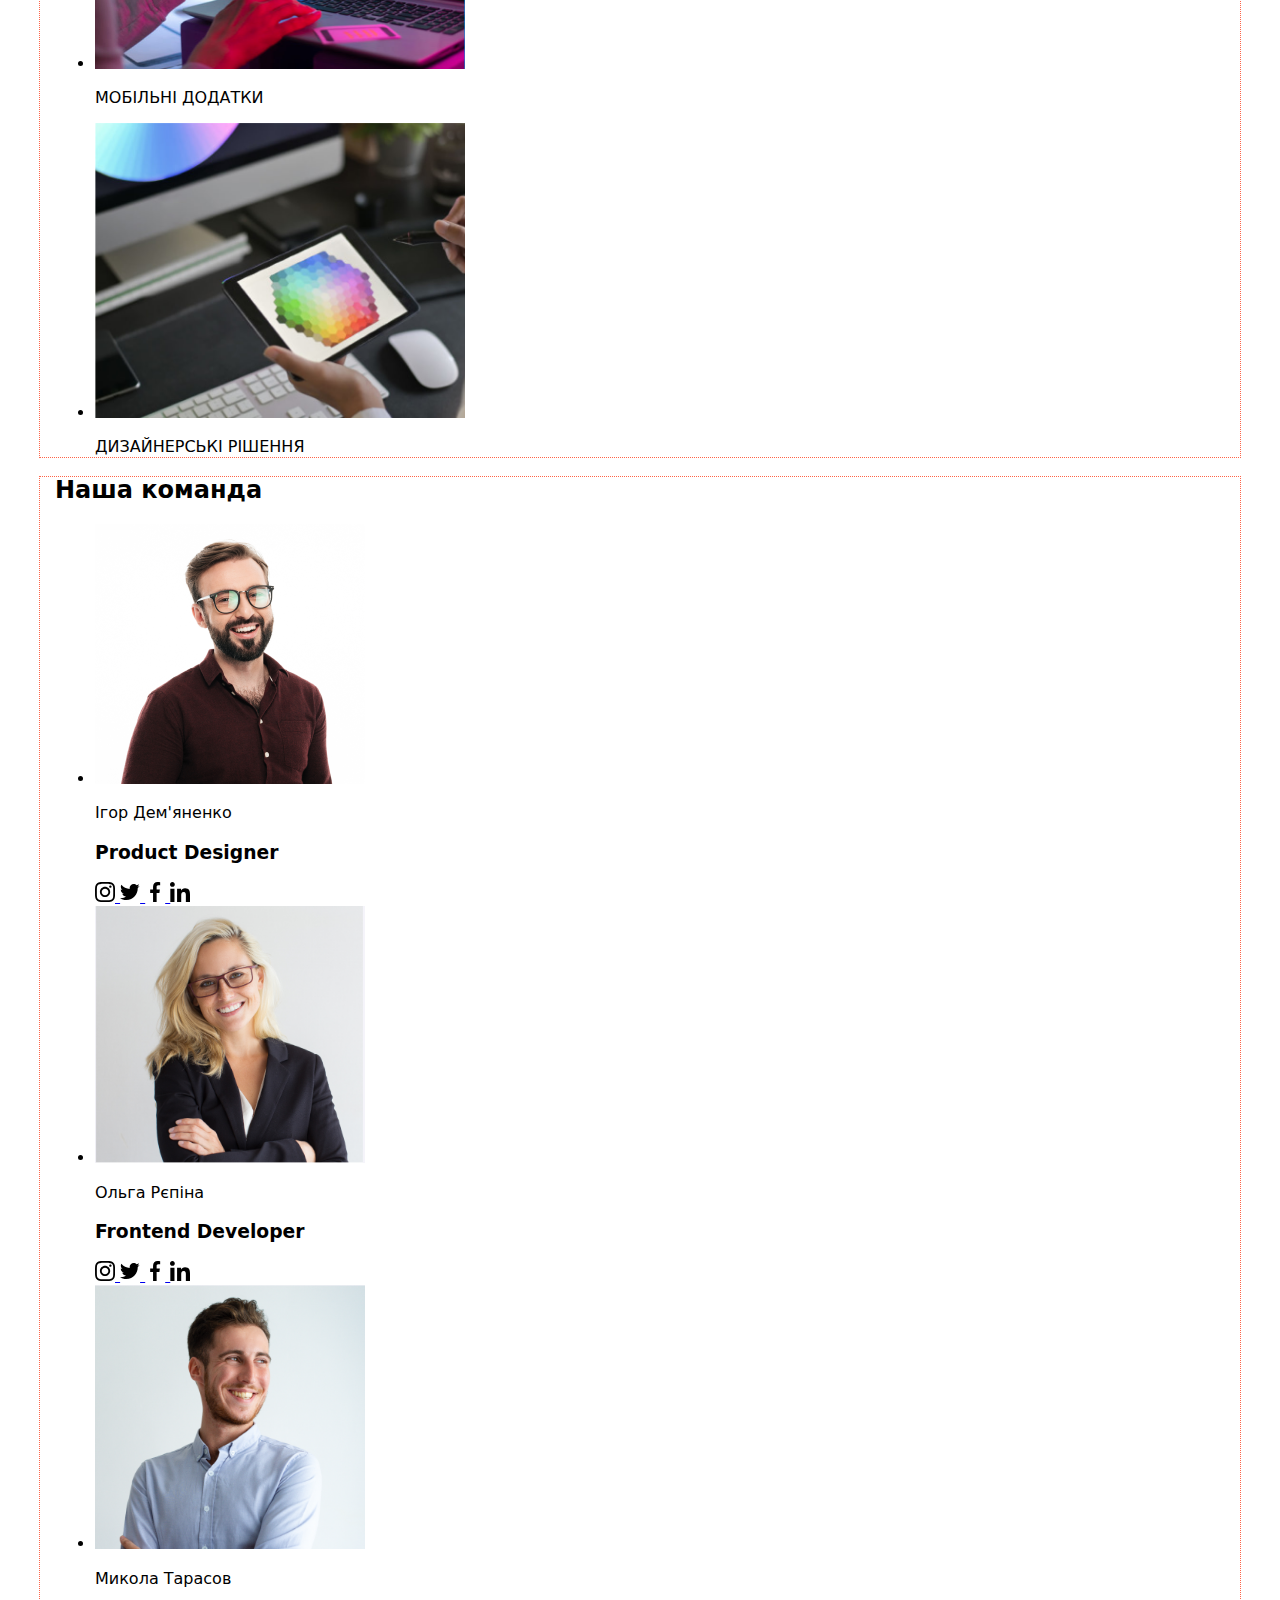
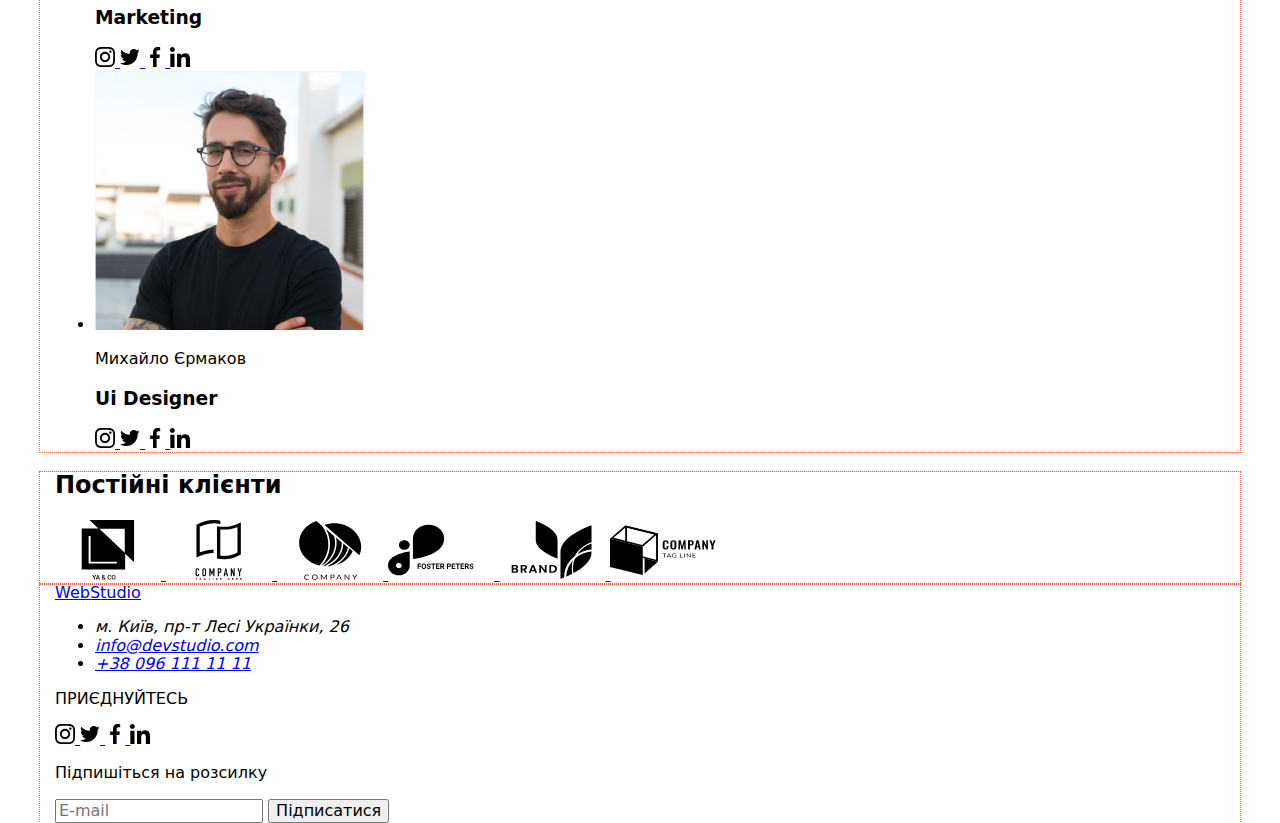
==== commit 211d8fe1: "update" ====
--- a/index.html
+++ b/index.html
@@ -5,8 +5,9 @@
 	<meta name="viewport" content="width=device-width, initial-scale=1.0">
 	<link href="https://fonts.googleapis.com/css2?family=Raleway:wght@700&family=Roboto:ital,wght@0,400;0,500;0,700;0,900;1,400&display=swap" rel="stylesheet">
 	<link rel="stylesheet" href="https://cdnjs.cloudflare.com/ajax/libs/modern-normalize/1.0.0/modern-normalize.min.css"/>
-	<link rel="stylesheet" href="style/reset.css" type="text/css">
-	<link rel="stylesheet" href="style/style.css" type="text/css">
+	<!-- <link rel="stylesheet" href="style/reset.css" type="text/css">
+	<link rel="stylesheet" href="style/style.css" type="text/css"> -->
+	<link rel="stylesheet" href="css/main.min.css" type="text/css">
 	<title>WebStudio</title>
 </head>
 <body>
--- a/style/style.css
+++ b/style/style.css
@@ -51,11 +51,16 @@
 	background-color: rgba(0, 0, 0, 0.5);
 	text-transform:none;
 	opacity: 1;
-}
-
+	transition: opacity 300ms ease-in-out;
+}
+.backdrop-hidden .modal {
+	transform: translate(-50%, -50%) scale(0);
+	opacity: 0;
+}
 .backdrop-hidden{
 	opacity: 0;
 	pointer-events: none;
+	transition: opacity 300ms ease-in-out;
 }
 
 .no-scroll {
@@ -70,11 +75,14 @@
 	height: 581px;
 
 	background-color: var(--color-white);
-	transform: translate(-50%, -50%);
+	transform: translate(-50%, -50%) scale(1);
 
 	border-radius:4px;
 	box-shadow: 2px 2px 4px rgba(0, 0, 0, 0.2);
 
+	transition:
+		transform 300ms cubic-bezier(0.83, -0.08,0.32, 1) 500ms,
+		transform 300ms cubic-bezier(0.83, -0.08,0.32, 1) 500ms;
 }
 .modal-btn{
 	width: 30px;
@@ -97,7 +105,6 @@
 	gap: 10px;
 }
 .form{
-
 	margin-left: 93px;
 }
 .email-form::placeholder{
@@ -142,6 +149,31 @@
 	background-color: var(--color-active);
 	border: none;
 }
+input[type=text] {
+  outline: none;
+}
+input[type=tel]:focus {
+    outline: none;
+}
+input[type=email]:focus {
+    outline: none;
+}
+textarea:focus {
+ outline: none;
+}
+
+input[type=text]:focus {
+  border: 2px solid var(--color-active);
+}
+input[type=tel]:focus {
+  border: 2px solid var(--color-active);
+}
+input[type=email]:focus {
+  border: 2px solid var(--color-active);
+}
+textarea:focus {
+  border: 2px solid var(--color-active);
+}
 .name,
 .phone-num,
 .email{
@@ -150,6 +182,7 @@
 .name{
 	background: url(../images/user.svg) no-repeat left center;
 	background-position: 15px 14px;
+
 }
 .phone-num{
 	background: url(../images/phone.svg) no-repeat left center;
@@ -166,10 +199,19 @@
 	position: absolute;
 	left: 0;
 	color: var(--color-adresses);
+	letter-spacing: 0.01em;
 	font-weight: 400;
+}
+.comment{
+	font-family: var(--font-family);
+	font-weight: 400;
+	font-size: 12px;
+	letter-spacing: 0.01em;
+	color: rgba(117, 117, 117, 0.5);
 }
 .form-text{	
 	margin: 40px 0 12px;
+	letter-spacing: 0.03em;
 	font-size: 20px;
 	font-weight: 700;
 	color: var(--color-text-p);
@@ -208,8 +250,8 @@
 	margin-top: 30px;
 }
 textarea::placeholder {
-  font-size: 12px;
-  color: var(--color-adresses);
+	letter-spacing: 0.01em;
+	color: rgba(117, 117, 117, 0.5);
 }
 textarea{
 	padding: 12px 16px;
@@ -229,7 +271,7 @@
 	width: 425px;
 }
 .checkbox:focus{
-	border-color: var(--color-text-p);
+	border-color: var(--color-portfolio-cards);
 }
 .checkbox{
 	margin-right: 8px;
@@ -271,21 +313,19 @@
 		color: var(--color-logo-studio);
 	}
 	.nav-list-link{
+		position: relative;
 		color: var(--color-menu-nav);
 	}
 
 	.header-address-email:hover,
 	.header-address-tel:hover{
 		color: var(--color-logo-web);
-		/* text-decoration: underline; */
+		transition-duration: 250ms;
+		transition-timing-function: cubic-bezier(0.4, 0, 0.2, 1);
+		transition-delay: 0 ;
 	}
 	.nav-link-list{
 		display: flex;
-
-		/* padding-right: 344px ; */
-		/* display:flex; */
-		/* flex-direction: row;
-		justify-content: center; */
 	}
 	.nav-link-list-contacts{
 		display: flex;
@@ -293,14 +333,47 @@
 	}
 	.active-link{
 		color: var(--color-logo-web);
-	}
-	.active-link::after{
-		c
+		transition-duration: 250ms;
+		transition-timing-function: cubic-bezier(0.4, 0, 0.2, 1);
+		transition-delay: 0 ;
+	}
+	.nav-list-link:hover{
+		color: var(--color-logo-web);
+		transition-duration: 250ms;
+		transition-timing-function: cubic-bezier(0.4, 0, 0.2, 1);
+		transition-delay: 0 ;
+	}
+	.active-link::after {
+		content: '';
+		display: block;
+		position: absolute;
+		width: 0;
+		height: 4px;
+		top: 44px;
+		left: 0;
+
+		background-color: var(--color-active);
+		border-radius: 15px;
+		animation: pulse 2s infinite; 
+	}
+	@keyframes pulse {
+		0% {
+			width: 0;
+		}
+		50% {
+			width: 100%;
+		}
+		100% {
+			width: 0;
+		}
+	}
+	.active-link:hover::after {
+		width: 100%;
 	}
 	.nav{
 		display: flex;
-    justify-content: space-between; 
-    align-items: center; 
+    	justify-content: space-between; 
+    	align-items: center; 
 		margin-right: 318px; /*-------------------!!!!!!!!!!!!!!! 344*/
 	}
 	.ul-link:not(:last-child){
@@ -327,6 +400,9 @@
 	.ul-link-contacts:hover .header-address-email,.header-address-tel:hover{
 		color: var(--color-active);
 		fill: var(--color-logo-web);
+		transition-duration: 250ms;
+		transition-timing-function: cubic-bezier(0.4, 0, 0.2, 1);
+		transition-delay: 0 ;
 	}
 	.address-item{
 		color: var(--color-white);
@@ -455,10 +531,7 @@
 		color: var(--color-adresses);
 
 	}
-	.team-text{
-		margin-top:30px;
-		text-align: center;
-	}
+
 	.whatwedo-section{
 		padding-top: 94px;
 		padding-bottom: 94px;
@@ -493,6 +566,10 @@
 	.team-title{
 		margin-bottom:50px;
 	}
+	.team-text{
+		margin-top:30px;
+		text-align: center;
+	}
 	.team-item:not(:last-child){
 		margin-right:30px;
 	}
@@ -527,6 +604,9 @@
 		height: 44px;
 		fill: var(--color-white);
 		background-color: var(--color-active);
+		transition-duration: 250ms;
+		transition-timing-function: cubic-bezier(0.4, 0, 0.2, 1);
+		transition-delay: 0 ;
 	}
 	.team-list{
 		display: flex;
@@ -562,6 +642,9 @@
 		border: 1px solid var(--color-active);
 		padding: 16px 32px;
 		border-radius: 4px;
+		transition-duration: 250ms;
+		transition-timing-function: cubic-bezier(0.4, 0, 0.2, 1);
+		transition-delay: 0 ;
 	}
 	.footer{
 		background: var(--color-background-section-first);
@@ -608,19 +691,15 @@
 	}
 	.join-social-media-contact:hover{
 		background-color: var(--color-active);
+		transition-duration: 250ms;
+		transition-timing-function: cubic-bezier(0.4, 0, 0.2, 1);
+		transition-delay: 0 ;
 	}
 	.address-item:not(:first-child){
 		margin-top: 9px;
 	}
 	.item-address-email, .item-address-tel{
 		color: var(--color-adresses);
-	}
-	/* .item-address-email:hover, .item-address-tel:hover{
-		color: var(--color-logo-web);
-	} */
-	/* a[href^="/"]{
-		text-decoration: none;
-		color: #212121;
 	}
 	/* ----------------- ----------------- ----------------*/
 	
@@ -684,17 +763,6 @@
 		background-color:  var(--color-active);
 		box-shadow: 0 2px 2px 0 rgba(0, 0, 0, 0.12), 0 1px 2px 0 rgba(0, 0, 0, 0.08), 0 3px 1px 0 rgba(0, 0, 0, 0.1);
 	}
-	/* .active-button{
-		font-family: var(--font-family-roboto);
-		font-size: 16px;
-		width: 125px;
-		height: 38px;
-		background-color:  var(--color-active);
-		color: var(--color-white);
-		border-radius: 4px;
-		margin:8px;
-		box-shadow: 0 2px 2px 0 rgba(0, 0, 0, 0.12), 0 1px 2px 0 rgba(0, 0, 0, 0.08), 0 3px 1px 0 rgba(0, 0, 0, 0.1);;
-	} */
 	.portfolio-project{
 		display: flex;
 		justify-content: center;
@@ -733,11 +801,52 @@
 	}
 	.project-item{
 		width: 370px;
+		
 	}
 	.project-item:hover{
 		box-shadow: 0 2px 1px 0 rgba(0, 0, 0, 0.2), 0 1px 1px 0 rgba(0, 0, 0, 0.14), 0 1px 3px 0 rgba(0, 0, 0, 0.12);
-	background: #fff;
+		background: var(--color-white);
+		transition-duration: 250ms;
+		transition-timing-function: cubic-bezier(0.4, 0, 0.2, 1);
+		transition-delay: 0 ;
 	}
 	.display-title{
 		display: none;
 	}
+	
+	.box3{
+		position:relative;
+		width: 370px;
+		height: 294px;
+		overflow: hidden;
+	}
+	.box3:hover .overlay{
+		transform: translateY(0);
+	}
+	.overlay{
+		position: absolute;
+		top: 0;
+		left: 0;
+		width: 100%;
+		height: 100%;
+		background-color: rgba(33, 150, 243, 0.9);
+		transform:translateY(100%);
+		transition: transform 250ms ease-in-out;
+		padding: 63px 24px;
+		z-index: 1;
+	}
+	.overlay-text{
+	font-weight: 400;
+	font-size: 18px;
+	line-height: 156%;
+	letter-spacing: 0.03em;
+	color: var(--color-white);
+	}
+	.techno-kryak {
+    position: absolute; /* абсолютне позиціонування для накладання */
+    top: 0;
+    left: 0;
+    width: 100%;
+    height: 100%; /* зберігає розміри зображення всередині контейнера */
+    z-index: 0; /* забезпечує, що зображення буде під overlay */
+}--- a/css/main.min.css
+++ b/css/main.min.css
@@ -0,0 +1 @@
+.container{width:1200px;margin:0 auto;padding:0 15px;outline:1px dotted tomato}/*# sourceMappingURL=main.min.css.map */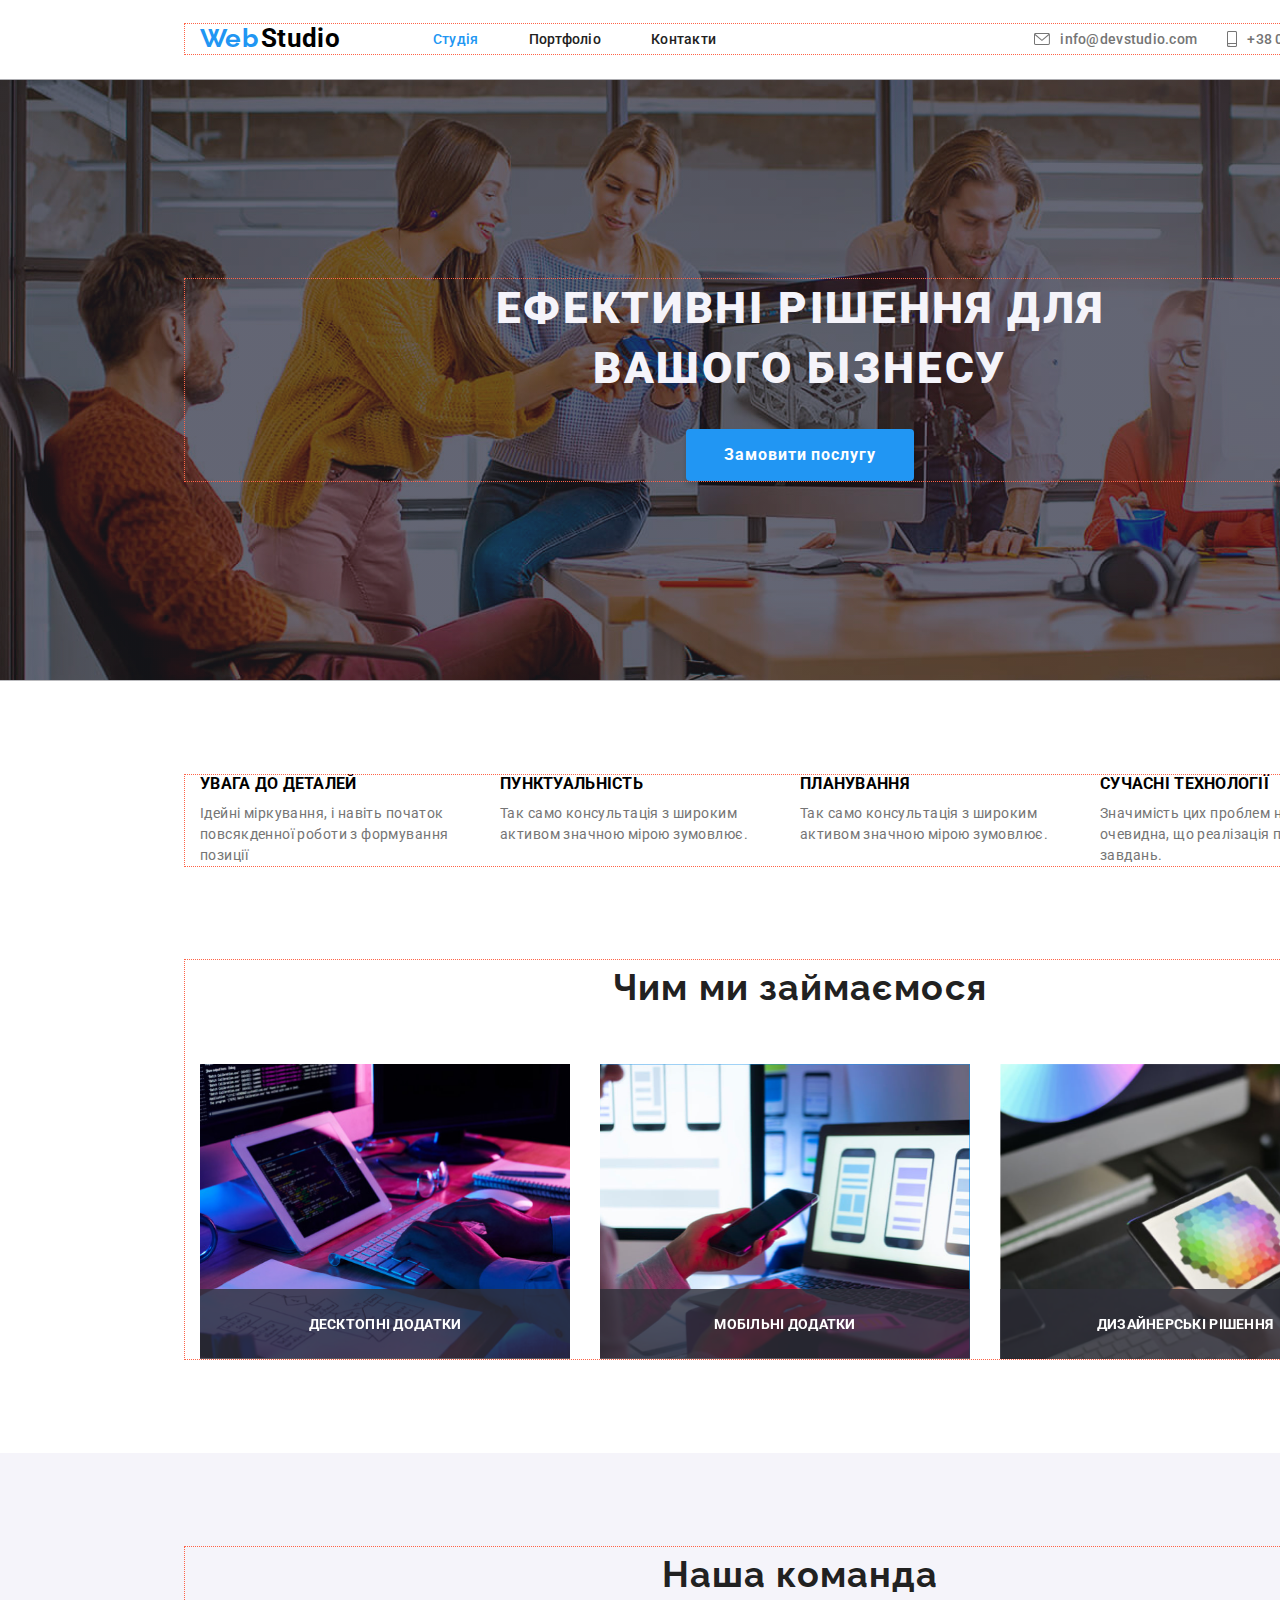
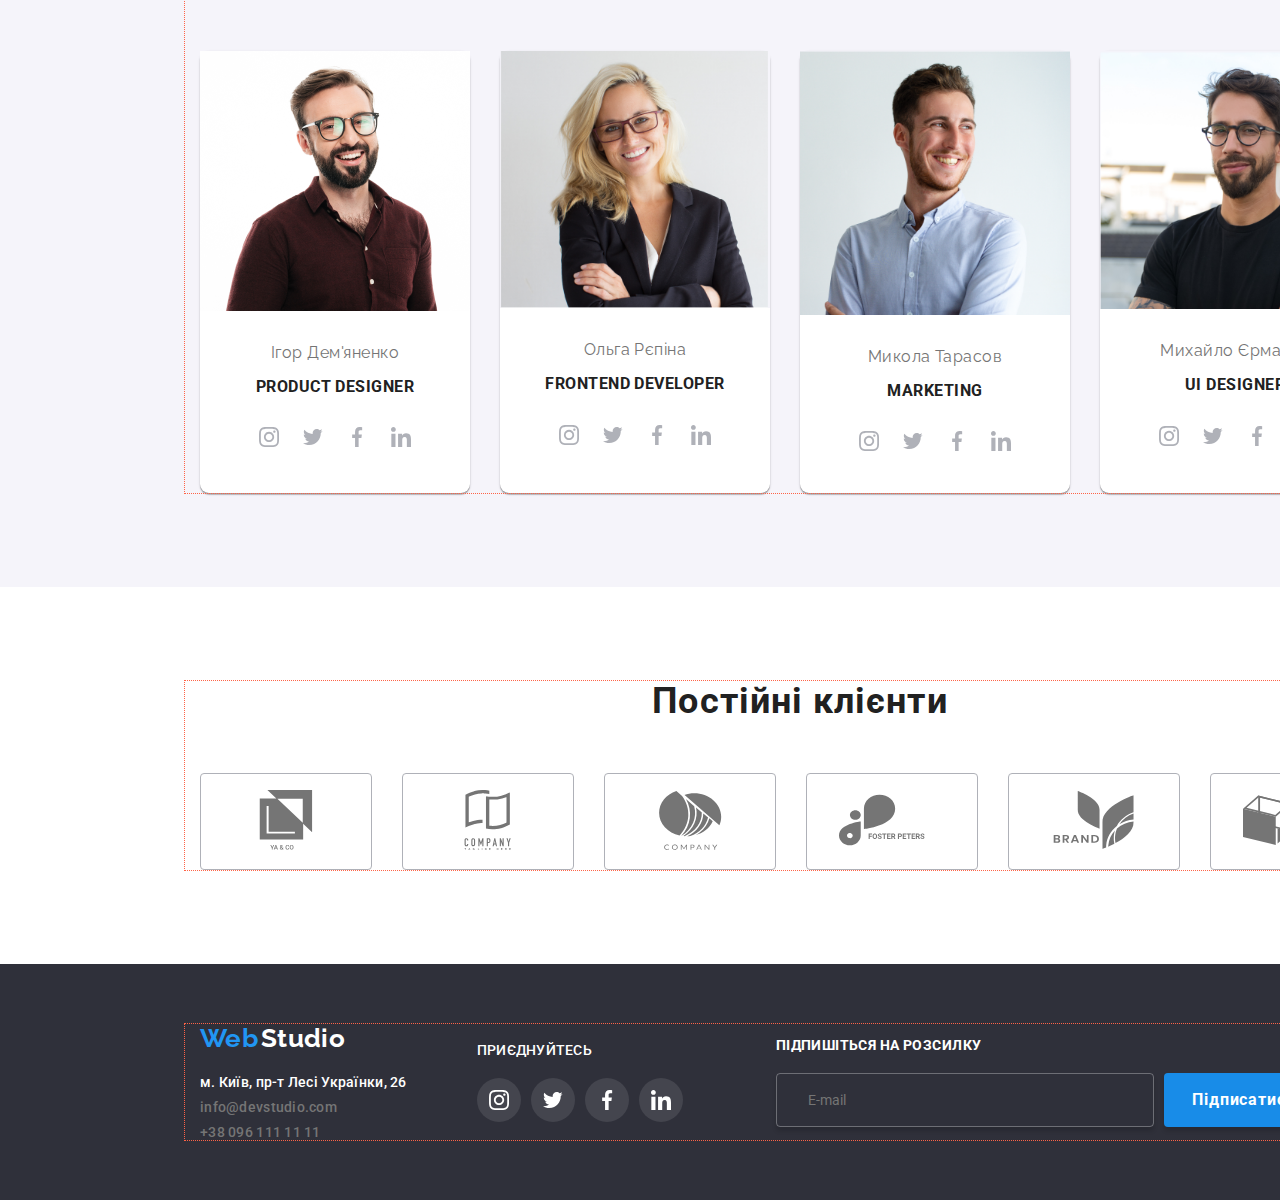
==== commit 4c12cdb2: "Update" ====
--- a/index.html
+++ b/index.html
@@ -13,45 +13,50 @@
 <body>
 	<div class="main-container">
 		<header class="header">
-			<div class="container flex-element">
-					<nav class="nav">
-					<a class="link-logo" href="/"><span class="logo-web">Web</span><span class="header-nav-link-span-studio">Studio</span></a>
-						<ul class="nav-link-list">
-							<li class="ul-link"><a class="nav-list-link active-link"  href="index.html" >Студія</a></li>
-							<div class="line-menu"></div>
-							<li class="ul-link"><a class="nav-list-link" href="portfolio.html">Портфоліо</a></li>
-							<li class="ul-link"><a class="nav-list-link" href="/" >Контакти</a></li>
-						</ul>
-					</nav>
-					<!-- <address class="header-address"> -->
-						<ul class="nav-link-list-contacts">
-							<li class="ul-link-contacts">
-								<a href="mailto:info@devstudio.com" class="header-address-email"> 
-									<svg width="16px" height="12px">
-										<use href="./symboldefts/symboldefts.svg#email">
-										</use>
-									</svg>
-									info@devstudio.com
-								</a>
-							</li>
-							<li class="ul-link-contacts">
-								<a href="tel:+380961111111" class="header-address-tel">
-									<svg width="10px" height="16px">
-										<use href="./symboldefts/symboldefts.svg#smartphone">
-										</use>
-									</svg>
-									+38 096 111 11 11
-								</a>
-							</li>
+			<div class="container header__container--flex">
+				<nav class="header__nav">
+					<a class="header__link-logo" href="/">
+						<span class="header__logo-web">Web</span>
+						<span class="header__logo-studio">Studio</span>
+					</a>
+					<ul class="header__nav-list">
+						<li class="header__nav-item">
+							<a class="header__nav-link header__nav-link--active" href="index.html">Студія</a>
+						</li>
+						<div class="header__line-menu"></div>
+						<li class="header__nav-item">
+							<a class="header__nav-link" href="portfolio.html">Портфоліо</a>
+						</li>
+						<li class="header__nav-item">
+							<a class="header__nav-link" href="/">Контакти</a>
+						</li>
 					</ul>
-					<!-- </address> -->
+				</nav>
+				<ul class="header__contact-list">
+					<li class="header__contact-item">
+						<a href="mailto:info@devstudio.com" class="header__contact-email">
+							<svg width="16px" height="12px">
+								<use href="./images/symboldefts.svg#email"></use>
+							</svg>
+							info@devstudio.com
+						</a>
+					</li>
+					<li class="header__contact-item">
+						<a href="tel:+380961111111" class="header__contact-tel">
+							<svg width="10px" height="16px">
+								<use href="./images/symboldefts.svg#smartphone"></use>
+							</svg>
+							+38 096 111 11 11
+						</a>
+					</li>
+				</ul>
 			</div>
 		</header>
 		<main>
 			<section class="hero">
-				<div class="container flex-column">
-						<h1 class="hero-title">Ефективні рішення для вашого бізнесу</h1>
-						<button class="hero-button" data-modal-open>Замовити послугу</button>
+				<div class="container hero__container--flex-column">
+						<h1 class="hero__title">Ефективні рішення для вашого бізнесу</h1>
+						<button class="hero__button" data-modal-open>Замовити послугу</button>
 				</div>
 				<div class="backdrop backdrop-hidden" data-modal >
 					<div class="modal">
@@ -73,34 +78,34 @@
 					</div>
 				</div>
 			</section>
-			<section class="keyaspects-section">
+			<section class="keyaspects">
 				<div class="container ">
-					<h2 class="keyaspects-title display">Ключові Аспекти</h2>
-					<h2 class="keyaspects-title display-title">Ключові Аспекти</h2>
-					<ul class="keyaspects-list">
-						<li class="keyaspects-items">
+					<h2 class="keyaspects__title display">Ключові Аспекти</h2>
+					<h2 class="keyaspects__title display-title">Ключові Аспекти</h2>
+					<ul class="keyaspects__list">
+						<li class="keyaspects__items">
 							
-							<h3 class="keyaspects-h3-title">УВАГА ДО ДЕТАЛЕЙ</h3>
-							<p class="keyaspects-text">Ідейні міркування, і навіть початок повсякденної роботи з
+							<h3 class="keyaspects__item-title">УВАГА ДО ДЕТАЛЕЙ</h3>
+							<p class="keyaspects__item-text">Ідейні міркування, і навіть початок повсякденної роботи з
 								формування позиції</p>
 						</li>
-						<li class="keyaspects-items">
-							<h3 class="keyaspects-h3-title">ПУНКТУАЛЬНІСТЬ</h3>
-							<p class="keyaspects-text">
+						<li class="keyaspects__items">
+							<h3 class="keyaspects__item-title">ПУНКТУАЛЬНІСТЬ</h3>
+							<p class="keyaspects__item-text">
 								Так само консультація з широким активом значною мірою
 								зумовлює.
 							</p>
 						</li>
-						<li class="keyaspects-items">
-							<h3 class="keyaspects-h3-title">ПЛАНУВАННЯ</h3>
-							<p class="keyaspects-text">
+						<li class="keyaspects__items">
+							<h3 class="keyaspects__item-title">ПЛАНУВАННЯ</h3>
+							<p class="keyaspects__item-text">
 								Так само консультація з широким активом значною мірою
 								зумовлює.
 							</p>
 						</li>
-						<li class="keyaspects-items">
-							<h3 class="keyaspects-h3-title">СУЧАСНІ ТЕХНОЛОГІЇ</h3>
-							<p class="keyaspects-text">
+						<li class="keyaspects__items">
+							<h3 class="keyaspects__item-title">СУЧАСНІ ТЕХНОЛОГІЇ</h3>
+							<p class="keyaspects__item-text">
 								Значимість цих проблем настільки очевидна, що реалізація
 								планових завдань.
 							</p>
@@ -158,25 +163,25 @@
 							<div class="social-media-container">
 								<a class="social-media-contact" href="./">
 									<svg width="20px" height="20px">
-										<use href="./symboldefts/symboldefts.svg#instagram">
-										</use>
-									</svg>
-								</a>
-								<a class="social-media-contact" href="./">
-									<svg width="20px" height="20px">
-										<use href="./symboldefts/symboldefts.svg#twitter">
-										</use>
-									</svg>
-								</a>
-								<a class="social-media-contact" href="./">
-									<svg width="20px" height="20px">
-										<use href="./symboldefts/symboldefts.svg#facebook">
-										</use>
-									</svg>
-								</a>
-								<a class="social-media-contact" href="./">
-									<svg width="20px" height="20px">
-										<use href="./symboldefts/symboldefts.svg#linkedin">
+										<use href="./images/symboldefts.svg#instagram">
+										</use>
+									</svg>
+								</a>
+								<a class="social-media-contact" href="./">
+									<svg width="20px" height="20px">
+										<use href="./images/symboldefts.svg#twitter">
+										</use>
+									</svg>
+								</a>
+								<a class="social-media-contact" href="./">
+									<svg width="20px" height="20px">
+										<use href="./images/symboldefts.svg#facebook">
+										</use>
+									</svg>
+								</a>
+								<a class="social-media-contact" href="./">
+									<svg width="20px" height="20px">
+										<use href="./images/symboldefts.svg#linkedin">
 										</use>
 									</svg>
 								</a>
@@ -194,25 +199,25 @@
 							<div class="social-media-container">
 								<a class="social-media-contact" href="./">
 									<svg width="20px" height="20px">
-										<use href="./symboldefts/symboldefts.svg#instagram">
-										</use>
-									</svg>
-								</a>
-								<a class="social-media-contact" href="./">
-									<svg width="20px" height="20px">
-										<use href="./symboldefts/symboldefts.svg#twitter">
-										</use>
-									</svg>
-								</a>
-								<a class="social-media-contact" href="./">
-									<svg width="20px" height="20px">
-										<use href="./symboldefts/symboldefts.svg#facebook">
-										</use>
-									</svg>
-								</a>
-								<a class="social-media-contact" href="./">
-									<svg width="20px" height="20px">
-										<use href="./symboldefts/symboldefts.svg#linkedin">
+										<use href="./images/symboldefts.svg#instagram">
+										</use>
+									</svg>
+								</a>
+								<a class="social-media-contact" href="./">
+									<svg width="20px" height="20px">
+										<use href="./images/symboldefts.svg#twitter">
+										</use>
+									</svg>
+								</a>
+								<a class="social-media-contact" href="./">
+									<svg width="20px" height="20px">
+										<use href="./images/symboldefts.svg#facebook">
+										</use>
+									</svg>
+								</a>
+								<a class="social-media-contact" href="./">
+									<svg width="20px" height="20px">
+										<use href="./images/symboldefts.svg#linkedin">
 										</use>
 									</svg>
 								</a>
@@ -230,25 +235,25 @@
 							<div class="social-media-container">
 								<a class="social-media-contact" href="./">
 									<svg width="20px" height="20px">
-										<use href="./symboldefts/symboldefts.svg#instagram">
-										</use>
-									</svg>
-								</a>
-								<a class="social-media-contact" href="./">
-									<svg width="20px" height="20px">
-										<use href="./symboldefts/symboldefts.svg#twitter">
-										</use>
-									</svg>
-								</a>
-								<a class="social-media-contact" href="./">
-									<svg width="20px" height="20px">
-										<use href="./symboldefts/symboldefts.svg#facebook">
-										</use>
-									</svg>
-								</a>
-								<a class="social-media-contact" href="./">
-									<svg width="20px" height="20px">
-										<use href="./symboldefts/symboldefts.svg#linkedin">
+										<use href="./images/symboldefts.svg#instagram">
+										</use>
+									</svg>
+								</a>
+								<a class="social-media-contact" href="./">
+									<svg width="20px" height="20px">
+										<use href="./images/symboldefts.svg#twitter">
+										</use>
+									</svg>
+								</a>
+								<a class="social-media-contact" href="./">
+									<svg width="20px" height="20px">
+										<use href="./images/symboldefts.svg#facebook">
+										</use>
+									</svg>
+								</a>
+								<a class="social-media-contact" href="./">
+									<svg width="20px" height="20px">
+										<use href="./images/symboldefts.svg#linkedin">
 										</use>
 									</svg>
 								</a>
@@ -266,25 +271,25 @@
 							<div class="social-media-container">
 								<a class="social-media-contact" href="./">
 									<svg width="20px" height="20px">
-										<use href="./symboldefts/symboldefts.svg#instagram">
-										</use>
-									</svg>
-								</a>
-								<a class="social-media-contact" href="./">
-									<svg width="20px" height="20px">
-										<use href="./symboldefts/symboldefts.svg#twitter">
-										</use>
-									</svg>
-								</a>
-								<a class="social-media-contact" href="./">
-									<svg width="20px" height="20px">
-										<use href="./symboldefts/symboldefts.svg#facebook">
-										</use>
-									</svg>
-								</a>
-								<a class="social-media-contact" href="./">
-									<svg width="20px" height="20px">
-										<use href="./symboldefts/symboldefts.svg#linkedin">
+										<use href="./images/symboldefts.svg#instagram">
+										</use>
+									</svg>
+								</a>
+								<a class="social-media-contact" href="./">
+									<svg width="20px" height="20px">
+										<use href="./images/symboldefts.svg#twitter">
+										</use>
+									</svg>
+								</a>
+								<a class="social-media-contact" href="./">
+									<svg width="20px" height="20px">
+										<use href="./images/symboldefts.svg#facebook">
+										</use>
+									</svg>
+								</a>
+								<a class="social-media-contact" href="./">
+									<svg width="20px" height="20px">
+										<use href="./images/symboldefts.svg#linkedin">
 										</use>
 									</svg>
 								</a>
@@ -299,37 +304,37 @@
 					<div class="regular-customers-list">
 							<a class="regular-customers-link" href="./">
 								<svg width="106px" height="60">
-									<use href="./symboldefts/symboldefts.svg#ya_co">
-									</use>
-								</svg>
-							</a>
-							<a class="regular-customers-link" href="./">
-								<svg width="106px" height="60">
-									<use href="./symboldefts/symboldefts.svg#company-tagline-here">
-									</use>
-								</svg>
-							</a>
-							<a class="regular-customers-link" href="./">
-								<svg width="106px" height="60">
-									<use href="./symboldefts/symboldefts.svg#company-2">
-									</use>
-								</svg>
-							</a>
-							<a class="regular-customers-link" href="./">
-								<svg width="106px" height="60">
-									<use href="./symboldefts/symboldefts.svg#foster">
-									</use>
-								</svg>
-							</a>
-							<a class="regular-customers-link" href="./">
-								<svg width="106px" height="60">
-									<use href="./symboldefts/symboldefts.svg#brand">
-									</use>
-								</svg>
-							</a>
-							<a class="regular-customers-link" href="./">
-								<svg width="106px" height="60">
-									<use href="./symboldefts/symboldefts.svg#tagline-company">
+									<use href="./images/symboldefts.svg#ya_co">
+									</use>
+								</svg>
+							</a>
+							<a class="regular-customers-link" href="./">
+								<svg width="106px" height="60">
+									<use href="./images/symboldefts.svg#company-tagline-here">
+									</use>
+								</svg>
+							</a>
+							<a class="regular-customers-link" href="./">
+								<svg width="106px" height="60">
+									<use href="./images/symboldefts.svg#company-2">
+									</use>
+								</svg>
+							</a>
+							<a class="regular-customers-link" href="./">
+								<svg width="106px" height="60">
+									<use href="./images/symboldefts.svg#foster">
+									</use>
+								</svg>
+							</a>
+							<a class="regular-customers-link" href="./">
+								<svg width="106px" height="60">
+									<use href="./images/symboldefts.svg#brand">
+									</use>
+								</svg>
+							</a>
+							<a class="regular-customers-link" href="./">
+								<svg width="106px" height="60">
+									<use href="./images/symboldefts.svg#tagline-company">
 									</use>
 								</svg>
 							</a>
@@ -338,53 +343,56 @@
 			</section>
 		</main>
 		<footer class="footer">
-			<div class="container footer-flex">
-					<div class="address-container">
-						<a class="logo-link" href="/"><span class="logo-web">Web</span><span class="footer-logo-studio">Studio</span></a>
-					<address class="address"> 
-						<ul>
-							<li class="address-item ">м. Київ, пр-т Лесі Українки, 26</li>
-							<li class="address-item"><a class="item-address-email" href="mailto:info@devstudio.com" > info@devstudio.com</a></li>
-							<li class="address-item"><a  class="item-address-tel" href="tel:+380961111111">+38 096 111 11 11</a></li>
+			<div class="container footer__container--flex">
+				<div class="footer__address">
+					<a class="footer__logo-link" href="/">
+						<span class="header__logo-web">Web</span>
+						<span class="footer__logo-studio">Studio</span>
+					</a>
+					<address class="footer__address-content">
+						<ul class="footer__address-list">
+							<li class="footer__address-item">м. Київ, пр-т Лесі Українки, 26</li>
+							<li class="footer__address-item">
+								<a class="footer__address-email" href="mailto:info@devstudio.com">info@devstudio.com</a>
+							</li>
+							<li class="footer__address-item">
+								<a class="footer__address-tel" href="tel:+380961111111">+38 096 111 11 11</a>
+							</li>
 						</ul>
 					</address>
+				</div>
+				<div class="footer__join">
+					<p class="footer__join-text">ПРИЄДНУЙТЕСЬ</p>
+					<div class="footer__social-media">
+						<a class="footer__social-link" href="./">
+							<svg class="footer__social-icon" width="20px" height="20px">
+								<use href="./images/symboldefts.svg#instagram"></use>
+							</svg>
+						</a>
+						<a class="footer__social-link" href="./">
+							<svg class="footer__social-icon" width="20px" height="20px">
+								<use href="./images/symboldefts.svg#twitter"></use>
+							</svg>
+						</a>
+						<a class="footer__social-link" href="./">
+							<svg class="footer__social-icon" width="20px" height="20px">
+								<use href="./images/symboldefts.svg#facebook"></use>
+							</svg>
+						</a>
+						<a class="footer__social-link" href="./">
+							<svg class="footer__social-icon" width="20px" height="20px">
+								<use href="./images/symboldefts.svg#linkedin"></use>
+							</svg>
+						</a>
 					</div>
-					<div class="join-in">
-						<p class="join-in-text">ПРИЄДНУЙТЕСЬ</p>
-						<div class="join-social-media-container">
-							<a class="join-social-media-contact" href="./">
-								<svg width="20px" height="20px">
-									<use href="./symboldefts/symboldefts.svg#instagram">
-									</use>
-								</svg>
-							</a>
-							<a class="join-social-media-contact" href="./">
-								<svg width="20px" height="20px">
-									<use href="./symboldefts/symboldefts.svg#twitter">
-									</use>
-								</svg>
-							</a>
-							<a class="join-social-media-contact" href="./">
-								<svg width="20px" height="20px">
-									<use href="./symboldefts/symboldefts.svg#facebook">
-									</use>
-								</svg>
-							</a>
-							<a class="join-social-media-contact" href="./">
-								<svg width="20px" height="20px">
-									<use href="./symboldefts/symboldefts.svg#linkedin">
-									</use>
-								</svg>
-							</a>
-						</div>
+				</div>
+				<div class="footer__form">
+					<p class="footer__form-text">Підпишіться на розсилку</p>
+					<div class="footer__form-container">
+						<input class="footer__form-email" type="email" placeholder="E-mail" />
+						<button class="footer__form-submit" type="submit">Підписатися</button>
 					</div>
-					<div class="form">
-						<p class="footer-form-text">Підпишіться на розсилку</p>
-						<div class="formcontainer">
-							<input class="email-form" type="email" placeholder="E-mail"/>
-							<button class="subscribe" type="submit">Підписатися</button>
-						</div>
-					</div>
+				</div>
 			</div>
 		</footer>
 	</div>
--- a/css/main.min.css
+++ b/css/main.min.css
@@ -1 +1 @@
-.container{width:1200px;margin:0 auto;padding:0 15px;outline:1px dotted tomato}/*# sourceMappingURL=main.min.css.map */+*,*::before,*::after{box-sizing:inherit}body{margin:0}h1,h2,h3,h4,h5,h6,p{margin:0}ol,ul{margin:0;padding:0;list-style:none}a{text-decoration:none}img{display:block;max-width:100%;height:auto}.main-container{width:1600px;margin:0 auto;outline:1px dotted #00bfff}.container{width:1200px;margin:0 auto;padding:0 15px;outline:1px dotted tomato}body{font-family:"Roboto",sans-serif;font-size:14px;font-weight:500;letter-spacing:.02em}.header{padding-top:24px;padding-bottom:25px}.header__link-logo{margin-right:93px}.header__container--flex{display:flex;align-items:center}.header__logo-web{font-family:"Raleway",sans-serif;font-weight:700;font-size:26px;color:#2196f3}.header__logo-studio{font-family:"Roboto",sans-serif;font-weight:700;font-size:26px;color:#000}.header__nav{display:flex;justify-content:space-between;align-items:center;margin-right:318px}.header__nav-list{display:flex}.header__nav-list .header__nav-item:not(:last-child){margin-right:50px}.header__nav-list .header__nav-item .header__nav-link{display:flex;align-items:center;position:relative;font-family:"Roboto",sans-serif;font-weight:500;font-size:14px;color:#212121;transition:color 250ms cubic-bezier(0.4, 0, 0.2, 1)}.header__nav-list .header__nav-item .header__nav-link:hover{color:#2196f3}.header__nav-list .header__nav-item .header__nav-link--active{color:#2196f3}.header__nav-list .header__nav-item .header__nav-link--active::after{content:"";display:block;position:absolute;width:0;height:4px;top:44px;left:0;background-color:#188ce8;border-radius:15px;animation:pulse 2s infinite}.header__nav-list .header__nav-item .header__nav-link--active:hover::after{width:100%}.header__contact-list{display:flex;align-items:center;font-family:"Roboto",sans-serif;font-weight:500;font-size:14px}.header__contact-email,.header__contact-tel{color:#757575;display:flex;align-items:center;gap:10px;fill:#757575;transition:color 250ms cubic-bezier(0.4, 0, 0.2, 1),fill 250ms cubic-bezier(0.4, 0, 0.2, 1)}.header__contact-email:hover,.header__contact-tel:hover{color:#2196f3}.header__contact-email:first-child,.header__contact-tel:first-child{margin-right:30px}.header__contact-item:hover .header__contact-email,.header__contact-tel:hover{color:#188ce8;fill:#2196f3;transition-duration:250ms;transition-timing-function:cubic-bezier(0.4, 0, 0.2, 1);transition-delay:0}@keyframes pulse{0%{width:0}50%{width:100%}100%{width:0}}.hero{object-fit:cover;font-weight:700;font-size:44px;letter-spacing:.06em;text-transform:uppercase;text-align:center;background-image:linear-gradient(rgba(47, 48, 58, 0.4), rgba(47, 48, 58, 0.4)),url("../images/background.png");background-color:var(--color-background-section-first);background-repeat:no-repeat;background-position:center;color:#fff;padding:200px 0}.hero__container--flex-column{display:flex;flex-direction:column;align-items:center}.hero__title{width:696px;font-family:"Roboto";font-weight:900;font-size:44px;line-height:1.36;letter-spacing:.06em;text-transform:uppercase;text-align:center;font-style:normal;color:#f5f4fa;margin-bottom:30px}.hero__button{font-weight:700;font-size:16px;line-height:1.5;letter-spacing:.06em;text-align:center;width:216px;height:50px;background:#2196f3;color:#fff;border-radius:4px;border:none;box-shadow:0 4px 4px 0 rgba(0,0,0,.15)}.hero__button:active{background-color:#188ce8}.keyaspects{margin-top:94px}.keyaspects__item-title{margin-bottom:10px}.keyaspects__list{display:flex}.keyaspects__items{flex-basis:270px}.keyaspects__item::before{content:"";display:block;height:120px;margin-bottom:30px;background-repeat:no-repeat;background-position:center;border-radius:4px;background-color:#f5f4fa}.keyaspects__items:nth-child(1):before{background-image:url(../images/antenna.png)}.keyaspects__items:nth-child(2):before{background-image:url(../images/clock.png)}.keyaspects__items:nth-child(3):before{background-image:url(../images/diagram.png)}.keyaspects__items:nth-child(4):before{background-image:url(../images/astronaut.png)}.keyaspects__items:not(:last-child){margin-right:30px}.team-position,.whatwedo-title,.keyaspects__title,.team-title{font-family:"Roboto",sans-serif;font-weight:700;line-height:1.5;letter-spacing:.03em;color:#212121;text-align:center}.keyaspects__title{margin-bottom:50px;display:none}.keyaspects__item-text,.team-text{font-family:"Roboto",sans-serif;font-weight:400;line-height:1.5;letter-spacing:.03em;color:#757575}.whatwedo-section{padding-top:94px;padding-bottom:94px}.whatwedo-title{font-family:"Raleway",sans-serif;font-weight:700;font-size:36px;margin-bottom:50px}.whatwedo-list{display:flex}.whatwedo-item{position:relative}.whatwedo-text{display:flex;align-items:center;justify-content:center;font-family:"Roboto",sans-serif;font-weight:700;position:absolute;background-color:rgba(47,48,58,.8);color:#fff;bottom:0;width:370px;height:70px;text-align:center}.whatwedo-item:nth-child(1){margin-right:30px}.whatwedo-item:nth-child(2){margin-right:30px}.team-title{font-family:"Raleway",sans-serif;font-weight:700;font-size:36px;margin-bottom:50px}.team-text{font-family:"Raleway",sans-serif;font-weight:400;font-size:16px;margin-top:30px;text-align:center}.team-item:not(:last-child){margin-right:30px}.team-item{background-color:#fff;border-radius:9px;padding-bottom:30px;width:270px;box-shadow:0 2px 1px 0 rgba(0,0,0,.2),0 1px 1px 0 rgba(0,0,0,.14),0 1px 3px 0 rgba(0,0,0,.12);background:#fff}.team-position{background-color:#fff;font-weight:700;line-height:1.5;letter-spacing:.03em;text-transform:uppercase;color:#212121;text-align:center;margin-top:10px}.social-media-container{display:flex;justify-content:center;align-items:center;margin:0 auto}.social-media-contact{display:flex;justify-content:center;align-items:center;padding:12px;fill:#fff;background-color:rgba(255,255,255,.1);border-radius:100%;margin-top:16px;fill:#afb1b8}.social-media-contact:hover{padding:12px;fill:#fff;background-color:#188ce8;transition-duration:250ms;transition-timing-function:cubic-bezier(0.4, 0, 0.2, 1);transition-delay:0}.team-list{display:flex}.team-section{background:#f5f4fa;padding-top:94px;padding-bottom:94px}.regular-customers{padding:94px 0 94px}.regular-customers-title{font-weight:700;font-size:36px;letter-spacing:.03em;text-align:center;color:#212121;margin-bottom:50px}.regular-customers-list{display:flex;gap:30px}.regular-customers-link{fill:#757575;border:1px solid #afb1b8;padding:16px 32px;border-radius:4px}.regular-customers-link:hover{fill:#188ce8;border:1px solid #188ce8;padding:16px 32px;border-radius:4px;transition-duration:250ms;transition-timing-function:cubic-bezier(0.4, 0, 0.2, 1);transition-delay:0}.footer{background:#2f303a;padding:60px 0}.footer__container--flex{display:flex;align-items:center}.footer__logo-studio{font-family:"Raleway";font-weight:700;font-size:26px;color:#fff;margin-bottom:16px}.footer__address{margin-right:70px}.footer__address-content{margin-top:20px;font-style:normal}.footer__join-text{color:#fff;margin-bottom:20px}.footer__social-media{display:flex;justify-content:center;align-items:center;gap:10px;margin:0 auto}.footer__social-link{display:flex;justify-content:center;align-items:center;padding:12px;fill:#fff;background-color:rgba(255,255,255,.1);border-radius:100%}.footer__social-link:hover{background-color:#188ce8;transition-duration:250ms;transition-timing-function:cubic-bezier(0.4, 0, 0.2, 1);transition-delay:0}.footer__address-item{color:#fff}.footer__address-item:not(:first-child){margin-top:9px}.footer__address-email,.footer__address-tel{color:#757575}.footer__form-container{display:flex;display:flex;align-items:center;justify-content:center;gap:10px}.footer__form{margin-left:93px}.footer__form-email::placeholder{padding:15px}.footer__form-email{width:358px;height:50px;box-shadow:0 4px 4px 0 rgba(0,0,0,.15);background:rgba(33,150,243,0);border:1px solid rgba(255,255,255,.3);border-radius:4px;margin:0;padding-left:16px;color:#afb1b8}.footer__form-text{font-weight:700;font-size:14px;letter-spacing:.03em;text-transform:uppercase;color:#fff;margin-bottom:20px}.footer__form-submit{display:flex;align-items:center;padding:10px 28px;box-shadow:0 4px 4px 0 rgba(0,0,0,.15);border-radius:4px;width:160px;height:34px;font-weight:700;font-size:16px;line-height:187%;letter-spacing:.06em;color:#fff;background:url(../images/telegram.svg) no-repeat;background-position:160px;background-color:#188ce8;border:none}.portfolio{padding-top:94px;padding-bottom:94px}.portfolio .portfolio__title{font-family:"Raleway",sans-serif;color:#212121;margin-bottom:32px;text-align:center}.portfolio .portfolio__buttons{display:flex;justify-content:center;padding-bottom:50px}.portfolio .portfoliio__list{display:flex;justify-content:center;padding-bottom:16px;margin-bottom:38px}.portfolio .portfolio__item{font-family:"Roboto",sans-serif;font-size:16px;width:73px;height:38px;background-color:#f5f4fa;color:#000;border-radius:4px;margin:8px}.portfolio .portfolio__item:hover{box-shadow:0 2px 1px 0 rgba(0,0,0,.2),0 1px 1px 0 rgba(0,0,0,.14),0 1px 3px 0 rgba(0,0,0,.12);background:#fff;transition-duration:250ms;transition-timing-function:cubic-bezier(0.4, 0, 0.2, 1);transition-delay:0}.portfolio__button--all,.portfolio__button--website,.portfolio__button--app,.portfolio__button--design,.portfolio__button--marketing{font-family:"Roboto",sans-serif;font-size:16px;font-weight:500;line-height:162%;letter-spacing:.03em;text-align:center;color:#000;border-radius:4px;border:none;padding:6px 25px;margin-right:8px}.portfolio__button--all:active,.portfolio__button--website:active,.portfolio__button--app:active,.portfolio__button--design:active,.portfolio__button--marketing:active{color:#fff;background-color:#188ce8;box-shadow:0 2px 2px 0 rgba(0,0,0,.12),0 1px 2px 0 rgba(0,0,0,.08),0 3px 1px 0 rgba(0,0,0,.1)}.portfolio__projects{display:flex;justify-content:center;flex-wrap:wrap;gap:30px;flex-basis:calc((100% - 90px)/3)}.portfolio__projects .portfolio__project-item{width:370px}.portfolio__projects .portfolio__project-item:hover{box-shadow:0 2px 1px 0 rgba(0,0,0,.2),0 1px 1px 0 rgba(0,0,0,.14),0 1px 3px 0 rgba(0,0,0,.12);background:#fff;transition-duration:250ms;transition-timing-function:cubic-bezier(0.4, 0, 0.2, 1);transition-delay:0}.portfolio__projects .portfolio__project-item .portfolio__project-title{font-family:"Roboto",sans-serif;font-weight:700;font-size:18px;line-height:32px;letter-spacing:.06em;color:#212121;margin-bottom:4px}.portfolio__projects .portfolio__project-item .portfolio__project-text{font-family:"Roboto",sans-serif;font-weight:400;font-size:16px;line-height:187%;letter-spacing:.03em;color:#757575}.portfolio__projects .portfolio__project-item .portfolio__project-description{padding:20px 24px;border-right:1px solid #eee;border-left:1px solid #eee;border-bottom:1px solid #eee}.portfolio__image-container{position:relative;width:370px;height:294px;overflow:hidden}.portfolio__image-container:hover .portfolio__overlay{transform:translateY(0)}.portfolio__image-container .portfolio__overlay{position:absolute;top:0;left:0;width:100%;height:100%;background-color:rgba(33,150,243,.9);transform:translateY(100%);transition:transform 250ms ease-in-out;padding:63px 24px;z-index:1}.portfolio__image-container .portfolio__overlay .portfolio__overlay-text{font-weight:400;font-size:18px;line-height:156%;letter-spacing:.03em;color:#fff}.portfolio__image--techno-kryak{position:absolute;top:0;left:0;width:100%;height:100%;z-index:0}.display-title{display:none}.backdrop{position:fixed;top:0;left:0;width:100%;height:100%;background-color:rgba(0,0,0,.5);text-transform:none;opacity:1;transition:opacity 300ms ease-in-out}.backdrop-hidden .modal{transform:translate(-50%, -50%) scale(0);opacity:0}.backdrop-hidden{opacity:0;pointer-events:none;transition:opacity 300ms ease-in-out}.no-scroll{overflow:hidden}.modal{position:absolute;top:50%;left:50%;width:528px;height:621px;color:#212121;background-color:#fff;transform:translate(-50%, -50%) scale(1);border-radius:4px;box-shadow:2px 2px 4px rgba(0,0,0,.2);transition:transform 300ms cubic-bezier(0.83, -0.08, 0.32, 1) 500ms,transform 300ms cubic-bezier(0.83, -0.08, 0.32, 1) 500ms}.modal-btn{width:30px;height:30px;border-radius:50px;border:1px solid #e6e6e6;background:url(../images/close.svg) no-repeat center;background-size:11px 11px}.modal .modal-btn{position:absolute;top:10px;right:10px}input[type=text]{outline:none}input[type=tel]:focus{outline:none}input[type=email]:focus{outline:none}textarea:focus{outline:none}input[type=text]:focus{border:2px solid #188ce8}input[type=tel]:focus{border:2px solid #188ce8}input[type=email]:focus{border:2px solid #188ce8}textarea:focus{border:2px solid #188ce8}.name,.phone-num,.email{padding-left:40px}.name{background:url(../images/user.svg) no-repeat left center;background-position:15px 14px}.phone-num{background:url(../images/phone.svg) no-repeat left center;background-position:15px 14px}.email{background:url(../images/email.svg) no-repeat left center;background-position:15px 14px}.name-text,.phone-nam-text,.email-text,.comment-text{position:absolute;left:0;color:#757575;letter-spacing:.01em;font-weight:400}.comment{font-family:var(--font-family);font-weight:400;font-size:12px;letter-spacing:.01em;color:rgba(117,117,117,.5)}.form-text{margin:40px 0 12px;letter-spacing:.03em;font-size:20px;font-weight:700;color:#212121}.checkbox-text{margin-right:5px;font-weight:400;color:#757575}.umovy{font-size:14px;text-decoration:underline;font-weight:400;color:#2196f3}.modal-form{position:relative;font-size:12px;margin:0 40px 0}.submit-form{width:200px;height:50px;font-weight:700;font-size:16px;line-height:1.5;letter-spacing:.06em;text-align:center;background:#2196f3;color:#fff;border-radius:4px;border:none;box-shadow:0 4px 4px 0 rgba(0,0,0,.15);margin-top:30px}textarea::placeholder{letter-spacing:.01em;color:rgba(117,117,117,.5)}textarea{padding:12px 16px;width:448px;height:120px;border:1px solid #e6e6e6;border-radius:4px;resize:none}.checkbox-container{display:flex;justify-content:center;margin-top:20px;font-size:14px;line-height:171%;letter-spacing:.03em;width:425px}.checkbox:focus{border-color:#eee}.checkbox{margin-right:8px;width:16px;height:15px;border-color:#212121}input{width:448px;height:40px;margin-top:4px;margin-bottom:10px;border:1px solid #e6e6e6;border-radius:4px}/*# sourceMappingURL=main.min.css.map */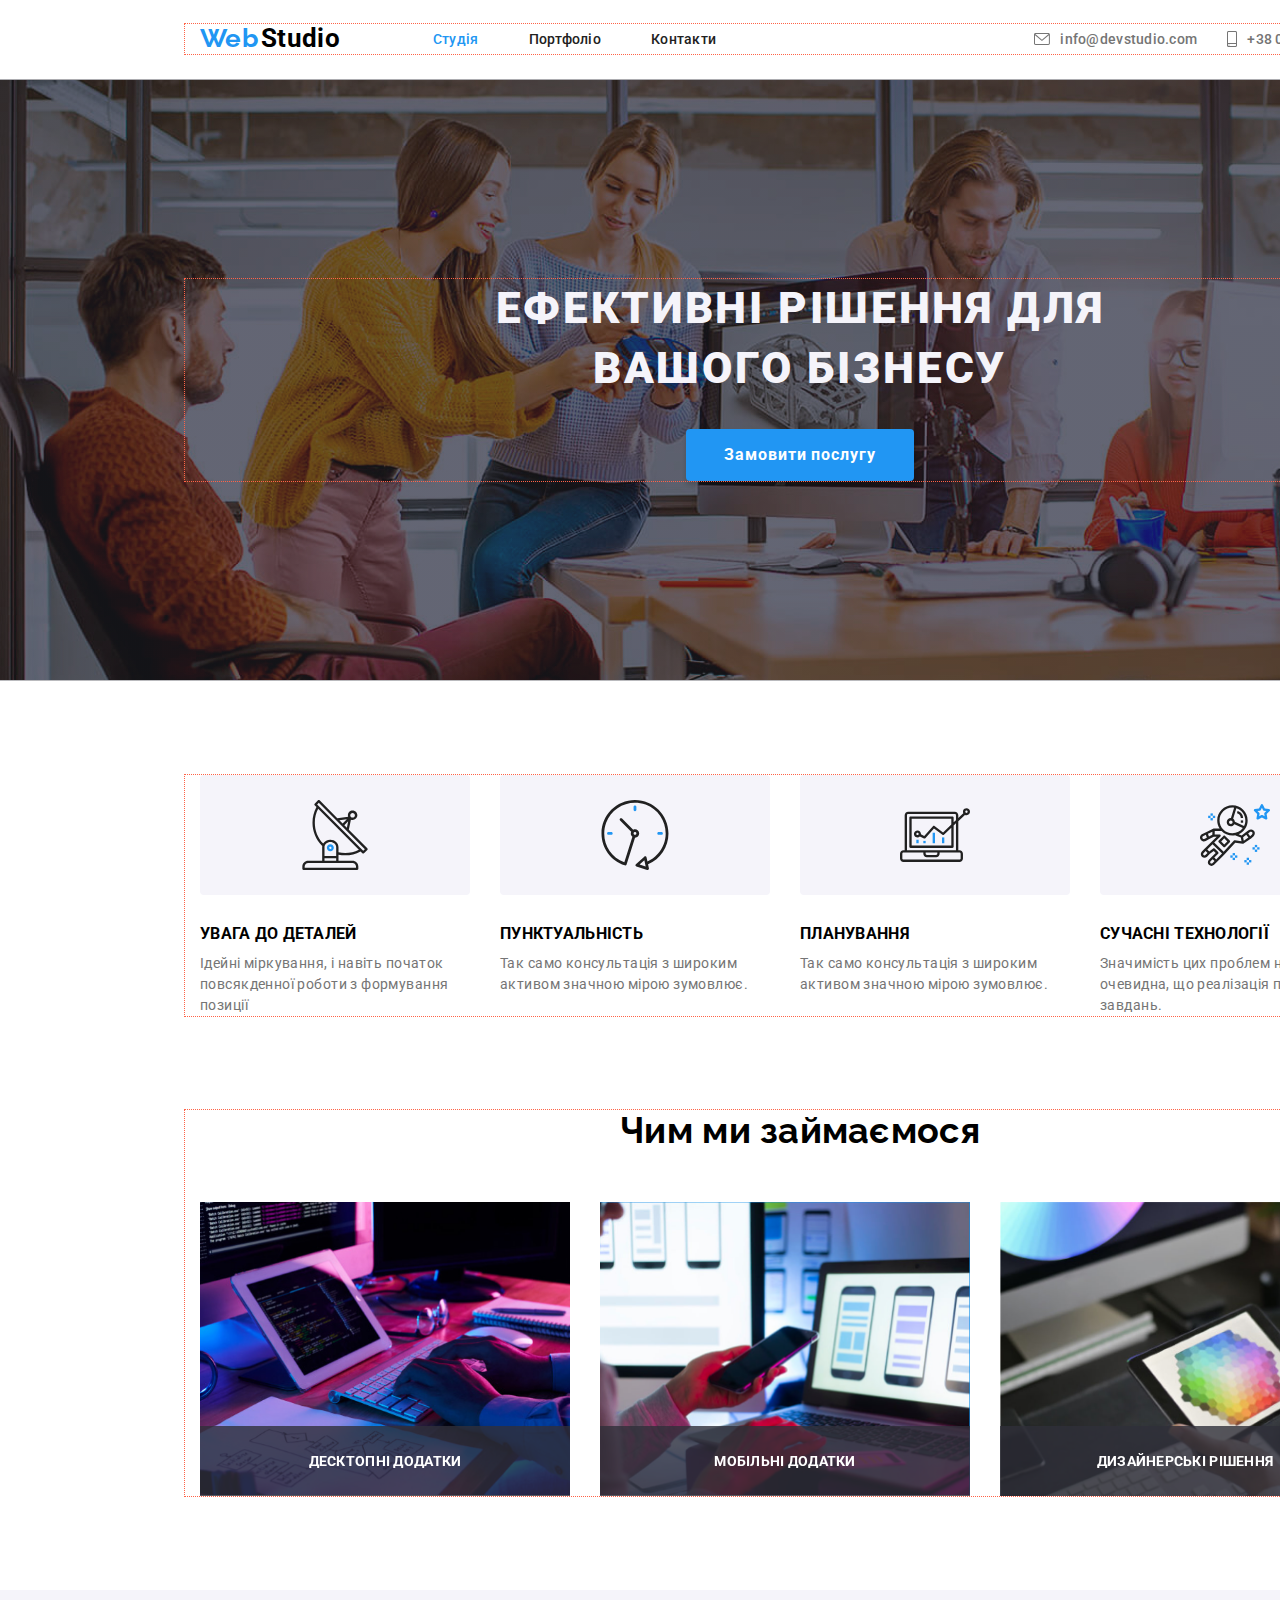
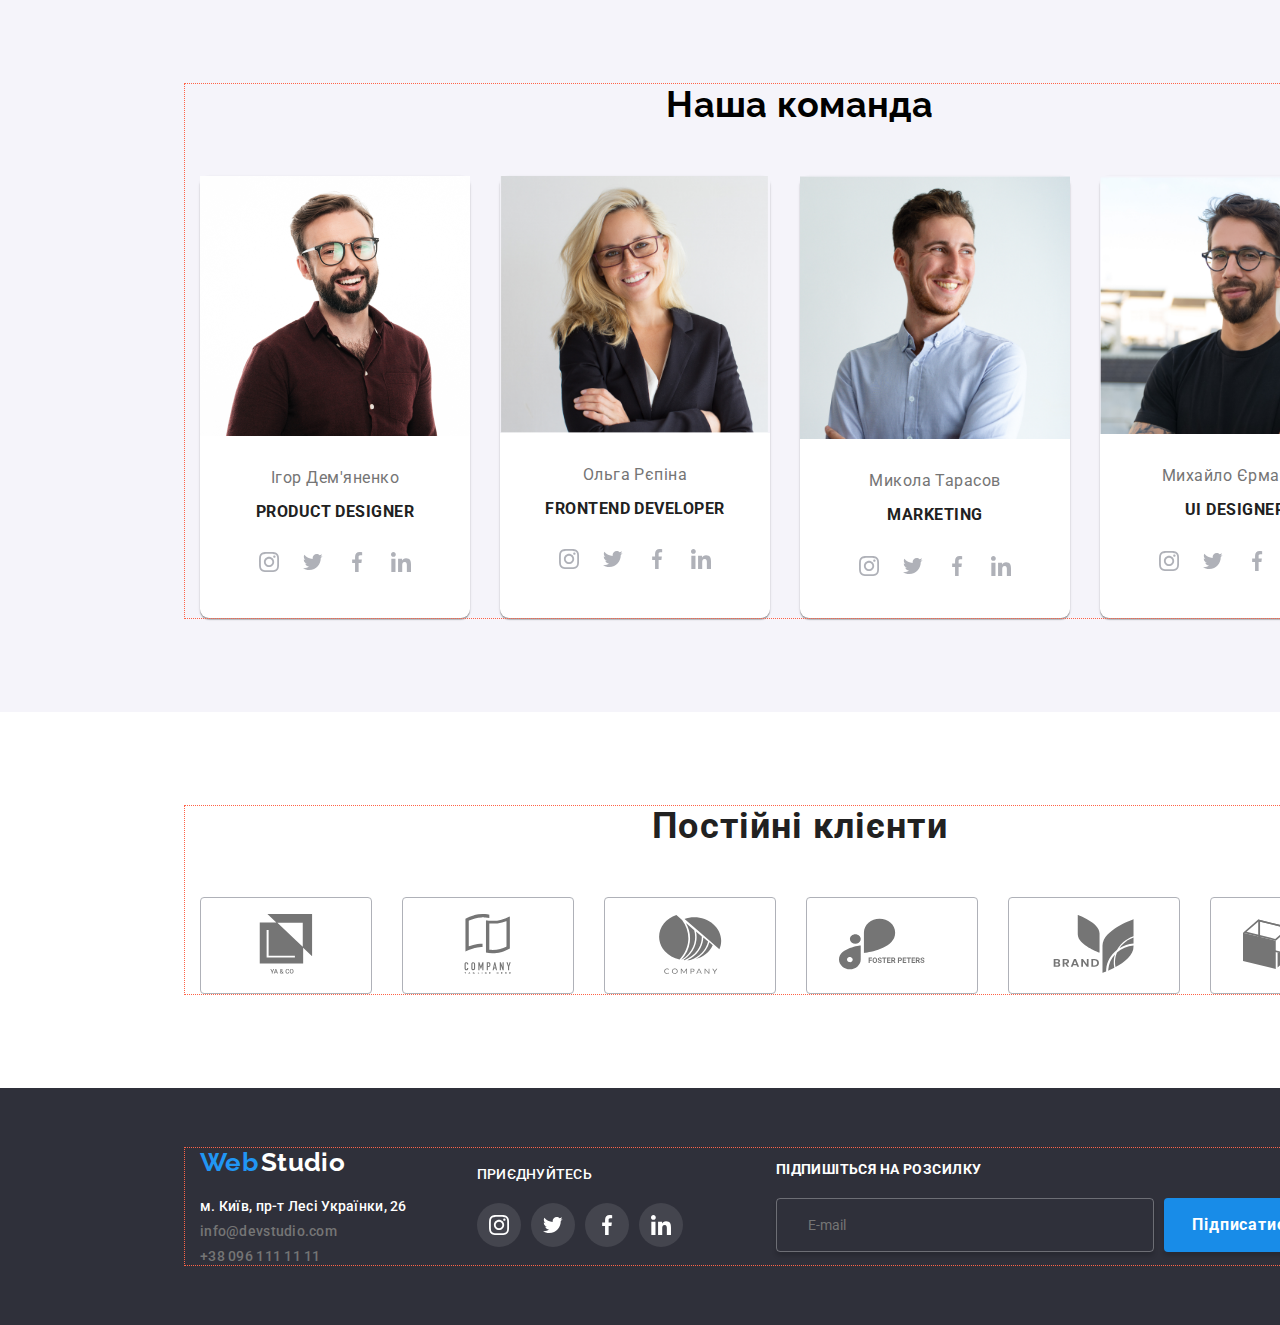
==== commit 302e7763: "Update" ====
--- a/index.html
+++ b/index.html
@@ -58,25 +58,37 @@
 						<h1 class="hero__title">Ефективні рішення для вашого бізнесу</h1>
 						<button class="hero__button" data-modal-open>Замовити послугу</button>
 				</div>
-				<div class="backdrop backdrop-hidden" data-modal >
+				<div class="backdrop backdrop__modal--hidden" data-modal>
 					<div class="modal">
-						<button class="modal-btn" data-modal-close></button>
-						<p class="form-text">Залиште свої дані, ми вам передзвонимо</p>
-						<form class="modal-form" method="get">
-							<div class="name-container"><label class="name-text">Ім'я</label><br> 
-								<input class="name" type="text"/></div>
-							<div class="phone-num-container"><label class="phone-nam-text">Телефон</label><br> <input class="phone-num" type="tel"/></div>
-							<div class="email-container"><label class="email-text">Пошта</label><br><input class="email" type="email"/></div>
-							<div class="comment-container"><label class="comment-text">Комментар</label><br> <textarea class="comment" placeholder="Введіть текст"></textarea></div>
-							<div class="checkbox-container">
-								<input class="checkbox" type="checkbox">
-								<label class="checkbox-text">Погоджуюся з россилкою та приймаю</label>
-								<a class="umovy" href="./">Умови договору</a>
-							</div>
-							<button class="submit-form" type="send">Відправити</button>
-						</form>
+					  <button class="modal__close-btn" data-modal-close></button>
+					  <p class="modal__text">Залиште свої дані, ми вам передзвонимо</p>
+					  <form class="modal__form" method="get">
+						<div class="modal__field modal__field--name">
+						  <label class="modal__label modal__label--name">Ім'я</label><br>
+						  <input class="modal__input modal__input--name" type="text"/>
+						</div>
+						<div class="modal__field modal__field--phone">
+						  <label class="modal__label modal__label--phone">Телефон</label><br>
+						  <input class="modal__input modal__input--phone" type="tel"/>
+						</div>
+						<div class="modal__field modal__field--email">
+						  <label class="modal__label modal__label--email">Пошта</label><br>
+						  <input class="modal__input modal__input--email" type="email"/>
+						</div>
+						<div class="modal__field modal__field--comment">
+						  <label class="modal__label modal__label--comment">Комментар</label><br>
+						  <textarea class="modal__textarea modal__textarea--comment" placeholder="Введіть текст"></textarea>
+						</div>
+						<div class="modal__field modal__field--checkbox">
+						  <input class="modal__checkbox" type="checkbox">
+						  <label class="modal__label modal__label--checkbox">Погоджуюся з россилкою та приймаю</label>
+						  <a class="modal__link modal__link--terms" href="./">Умови договору</a>
+						</div>
+						<button class="modal__submit-btn" type="send">Відправити</button>
+					  </form>
 					</div>
-				</div>
+				  </div>
+				  
 			</section>
 			<section class="keyaspects">
 				<div class="container ">
@@ -84,12 +96,21 @@
 					<h2 class="keyaspects__title display-title">Ключові Аспекти</h2>
 					<ul class="keyaspects__list">
 						<li class="keyaspects__items">
-							
+							<div class="keyaspects__image--container">
+															<svg class="keyaspects__items--icon" width="70px" height="70px">
+								<use href="./images/symbol-defs.svg#antenna"></use>
+							</svg>
+							</div>
 							<h3 class="keyaspects__item-title">УВАГА ДО ДЕТАЛЕЙ</h3>
 							<p class="keyaspects__item-text">Ідейні міркування, і навіть початок повсякденної роботи з
 								формування позиції</p>
 						</li>
 						<li class="keyaspects__items">
+							<div class="keyaspects__image--container">
+								<svg class="keyaspects__items--icon" width="70px" height="70px">
+									<use href="./images/symbol-defs.svg#clock"></use>
+								</svg>
+							</div>
 							<h3 class="keyaspects__item-title">ПУНКТУАЛЬНІСТЬ</h3>
 							<p class="keyaspects__item-text">
 								Так само консультація з широким активом значною мірою
@@ -97,6 +118,11 @@
 							</p>
 						</li>
 						<li class="keyaspects__items">
+							<div class="keyaspects__image--container">
+								<svg class="keyaspects__items--icon" width="70px" height="70px">
+									<use href="./images/symbol-defs.svg#diagram"></use>
+								</svg>
+							</div>
 							<h3 class="keyaspects__item-title">ПЛАНУВАННЯ</h3>
 							<p class="keyaspects__item-text">
 								Так само консультація з широким активом значною мірою
@@ -104,6 +130,11 @@
 							</p>
 						</li>
 						<li class="keyaspects__items">
+							<div class="keyaspects__image--container">
+								<svg class="keyaspects__items--icon" width="70px" height="70px">
+									<use href="./images/symbol-defs.svg#astronaut"></use>
+								</svg>
+							</div>
 							<h3 class="keyaspects__item-title">СУЧАСНІ ТЕХНОЛОГІЇ</h3>
 							<p class="keyaspects__item-text">
 								Значимість цих проблем настільки очевидна, що реалізація
@@ -113,234 +144,212 @@
 					</ul>
 				</div>
 			</section>
-			<section class="whatwedo-section">
-				<div class="container ">
-					<h2 class="whatwedo-title">Чим ми займаємося</h2>
-						<ul class="whatwedo-list">
-							<li class="whatwedo-item">
-								<img
-									class="whatwedo-photo"
-									src="images/desktop_programing.png"
-									width="370 "
-									alt="Desktop Programing"
-								/>
-								<p class="whatwedo-text">ДЕСКТОПНІ ДОДАТКИ</p>
-							</li>
-							<li class="whatwedo-item">
-								<img
-									class="whatwedo-photo"
-									src="images/mobile_programing.jpg"
-									width="370 "
-									alt="Mobile Programing"
-								/>
-								<p class="whatwedo-text">МОБІЛЬНІ ДОДАТКИ</p>
-							</li>
-							<li class="whatwedo-item">
-								<img
-								class="whatwedo-photo"
-								src="images/ui_design.jpg"
-								width="370 "
-								alt="Ui Design"
-								/>
-								<p class="whatwedo-text">ДИЗАЙНЕРСЬКІ РІШЕННЯ</p>
-							</li>
-						</ul>
-					</div>
-			</section>
-			<section class="team-section">
+			<section class="whatwedo">
 				<div class="container">
-					<h2 class="team-title">Наша команда</h2>
-					<ul class="team-list">
-						<li class="team-item">
-							<img
-								class="team-photo"
-								src="images/Igor_Demyanenko.png"
-								width="270"
-								alt="Ігор Дем'яненко"
-							/>
-							<p class="team-text">Ігор Дем'яненко</p>
-							<h3 class="team-position">Product Designer</h3>
-							<div class="social-media-container">
-								<a class="social-media-contact" href="./">
-									<svg width="20px" height="20px">
-										<use href="./images/symboldefts.svg#instagram">
-										</use>
-									</svg>
-								</a>
-								<a class="social-media-contact" href="./">
-									<svg width="20px" height="20px">
-										<use href="./images/symboldefts.svg#twitter">
-										</use>
-									</svg>
-								</a>
-								<a class="social-media-contact" href="./">
-									<svg width="20px" height="20px">
-										<use href="./images/symboldefts.svg#facebook">
-										</use>
-									</svg>
-								</a>
-								<a class="social-media-contact" href="./">
-									<svg width="20px" height="20px">
-										<use href="./images/symboldefts.svg#linkedin">
-										</use>
-									</svg>
-								</a>
-							</div>
-						</li>
-						<li class="team-item">
-							<img
-								class="team-photo"
-								src="images/Olga_Repina.png"
-								width="270"
-								alt="Ольга Рєпіна"
-							/>
-							<p class="team-text">Ольга Рєпіна</p>
-							<h3 class="team-position">Frontend Developer</h3>
-							<div class="social-media-container">
-								<a class="social-media-contact" href="./">
-									<svg width="20px" height="20px">
-										<use href="./images/symboldefts.svg#instagram">
-										</use>
-									</svg>
-								</a>
-								<a class="social-media-contact" href="./">
-									<svg width="20px" height="20px">
-										<use href="./images/symboldefts.svg#twitter">
-										</use>
-									</svg>
-								</a>
-								<a class="social-media-contact" href="./">
-									<svg width="20px" height="20px">
-										<use href="./images/symboldefts.svg#facebook">
-										</use>
-									</svg>
-								</a>
-								<a class="social-media-contact" href="./">
-									<svg width="20px" height="20px">
-										<use href="./images/symboldefts.svg#linkedin">
-										</use>
-									</svg>
-								</a>
-							</div>
-						</li class="team-item">
-						<li class="team-item">
-							<img
-								class="team-photo"
-								src="images/Mykola_Tarasov.png"
-								width="270"
-								alt="Микола Тарасов"
-							/>
-							<p class="team-text">Микола Тарасов</p>
-							<h3 class="team-position">Marketing</h3>
-							<div class="social-media-container">
-								<a class="social-media-contact" href="./">
-									<svg width="20px" height="20px">
-										<use href="./images/symboldefts.svg#instagram">
-										</use>
-									</svg>
-								</a>
-								<a class="social-media-contact" href="./">
-									<svg width="20px" height="20px">
-										<use href="./images/symboldefts.svg#twitter">
-										</use>
-									</svg>
-								</a>
-								<a class="social-media-contact" href="./">
-									<svg width="20px" height="20px">
-										<use href="./images/symboldefts.svg#facebook">
-										</use>
-									</svg>
-								</a>
-								<a class="social-media-contact" href="./">
-									<svg width="20px" height="20px">
-										<use href="./images/symboldefts.svg#linkedin">
-										</use>
-									</svg>
-								</a>
-							</div>
-						</li>
-						<li class="team-item">
-							<img
-								class="team-photo"
-								src="images/Myhailo_Yermakov.png"
-								width="270"
-								alt="Михайло Єрмаков"
-							/>
-							<p class="team-text">Михайло Єрмаков</p>
-							<h3 class="team-position">Ui Designer</h3>
-							<div class="social-media-container">
-								<a class="social-media-contact" href="./">
-									<svg width="20px" height="20px">
-										<use href="./images/symboldefts.svg#instagram">
-										</use>
-									</svg>
-								</a>
-								<a class="social-media-contact" href="./">
-									<svg width="20px" height="20px">
-										<use href="./images/symboldefts.svg#twitter">
-										</use>
-									</svg>
-								</a>
-								<a class="social-media-contact" href="./">
-									<svg width="20px" height="20px">
-										<use href="./images/symboldefts.svg#facebook">
-										</use>
-									</svg>
-								</a>
-								<a class="social-media-contact" href="./">
-									<svg width="20px" height="20px">
-										<use href="./images/symboldefts.svg#linkedin">
-										</use>
-									</svg>
-								</a>
-							</div>
-						</li>
-					</ul>
-				</div>
-			</section>
-			<section class="regular-customers">
+				  <h2 class="whatwedo__title">Чим ми займаємося</h2>
+				  <ul class="whatwedo__list">
+					<li class="whatwedo__item">
+					  <img
+						class="whatwedo__photo"
+						src="images/desktop_programing.png"
+						width="370"
+						alt="Desktop Programing"
+					  />
+					  <p class="whatwedo__text">ДЕСКТОПНІ ДОДАТКИ</p>
+					</li>
+					<li class="whatwedo__item">
+					  <img
+						class="whatwedo__photo"
+						src="images/mobile_programing.jpg"
+						width="370"
+						alt="Mobile Programing"
+					  />
+					  <p class="whatwedo__text">МОБІЛЬНІ ДОДАТКИ</p>
+					</li>
+					<li class="whatwedo__item">
+					  <img
+						class="whatwedo__photo"
+						src="images/ui_design.jpg"
+						width="370"
+						alt="Ui Design"
+					  />
+					  <p class="whatwedo__text">ДИЗАЙНЕРСЬКІ РІШЕННЯ</p>
+					</li>
+				  </ul>
+				</div>
+			  </section>			  
+			  <section class="team">
 				<div class="container">
-					<h2 class="regular-customers-title">Постійні клієнти</h2>
-					<div class="regular-customers-list">
-							<a class="regular-customers-link" href="./">
-								<svg width="106px" height="60">
-									<use href="./images/symboldefts.svg#ya_co">
-									</use>
-								</svg>
-							</a>
-							<a class="regular-customers-link" href="./">
-								<svg width="106px" height="60">
-									<use href="./images/symboldefts.svg#company-tagline-here">
-									</use>
-								</svg>
-							</a>
-							<a class="regular-customers-link" href="./">
-								<svg width="106px" height="60">
-									<use href="./images/symboldefts.svg#company-2">
-									</use>
-								</svg>
-							</a>
-							<a class="regular-customers-link" href="./">
-								<svg width="106px" height="60">
-									<use href="./images/symboldefts.svg#foster">
-									</use>
-								</svg>
-							</a>
-							<a class="regular-customers-link" href="./">
-								<svg width="106px" height="60">
-									<use href="./images/symboldefts.svg#brand">
-									</use>
-								</svg>
-							</a>
-							<a class="regular-customers-link" href="./">
-								<svg width="106px" height="60">
-									<use href="./images/symboldefts.svg#tagline-company">
-									</use>
-								</svg>
-							</a>
-					</div>
-				</div>
-			</section>
+				  <h2 class="team__title">Наша команда</h2>
+				  <ul class="team__list">
+					<li class="team__item">
+					  <img
+						class="team__photo"
+						src="images/Igor_Demyanenko.png"
+						width="270"
+						alt="Ігор Дем'яненко"
+					  />
+					  <p class="team__text">Ігор Дем'яненко</p>
+					  <h3 class="team__position">Product Designer</h3>
+					  <div class="team__social-media">
+						<a class="team__social-media-link" href="./">
+						  <svg class="team__social-media-icon" width="20px" height="20px">
+							<use href="./images/symboldefts.svg#instagram"></use>
+						  </svg>
+						</a>
+						<a class="team__social-media-link" href="./">
+						  <svg class="team__social-media-icon" width="20px" height="20px">
+							<use href="./images/symboldefts.svg#twitter"></use>
+						  </svg>
+						</a>
+						<a class="team__social-media-link" href="./">
+						  <svg class="team__social-media-icon" width="20px" height="20px">
+							<use href="./images/symboldefts.svg#facebook"></use>
+						  </svg>
+						</a>
+						<a class="team__social-media-link" href="./">
+						  <svg class="team__social-media-icon" width="20px" height="20px">
+							<use href="./images/symboldefts.svg#linkedin"></use>
+						  </svg>
+						</a>
+					  </div>
+					</li>
+					<li class="team__item">
+					  <img
+						class="team__photo"
+						src="images/Olga_Repina.png"
+						width="270"
+						alt="Ольга Рєпіна"
+					  />
+					  <p class="team__text">Ольга Рєпіна</p>
+					  <h3 class="team__position">Frontend Developer</h3>
+					  <div class="team__social-media">
+						<a class="team__social-media-link" href="./">
+						  <svg class="team__social-media-icon" width="20px" height="20px">
+							<use href="./images/symboldefts.svg#instagram"></use>
+						  </svg>
+						</a>
+						<a class="team__social-media-link" href="./">
+						  <svg class="team__social-media-icon" width="20px" height="20px">
+							<use href="./images/symboldefts.svg#twitter"></use>
+						  </svg>
+						</a>
+						<a class="team__social-media-link" href="./">
+						  <svg class="team__social-media-icon" width="20px" height="20px">
+							<use href="./images/symboldefts.svg#facebook"></use>
+						  </svg>
+						</a>
+						<a class="team__social-media-link" href="./">
+						  <svg class="team__social-media-icon" width="20px" height="20px">
+							<use href="./images/symboldefts.svg#linkedin"></use>
+						  </svg>
+						</a>
+					  </div>
+					</li>
+					<li class="team__item">
+					  <img
+						class="team__photo"
+						src="images/Mykola_Tarasov.png"
+						width="270"
+						alt="Микола Тарасов"
+					  />
+					  <p class="team__text">Микола Тарасов</p>
+					  <h3 class="team__position">Marketing</h3>
+					  <div class="team__social-media">
+						<a class="team__social-media-link" href="./">
+						  <svg class="team__social-media-icon" width="20px" height="20px">
+							<use href="./images/symboldefts.svg#instagram"></use>
+						  </svg>
+						</a>
+						<a class="team__social-media-link" href="./">
+						  <svg class="team__social-media-icon" width="20px" height="20px">
+							<use href="./images/symboldefts.svg#twitter"></use>
+						  </svg>
+						</a>
+						<a class="team__social-media-link" href="./">
+						  <svg class="team__social-media-icon" width="20px" height="20px">
+							<use href="./images/symboldefts.svg#facebook"></use>
+						  </svg>
+						</a>
+						<a class="team__social-media-link" href="./">
+						  <svg class="team__social-media-icon" width="20px" height="20px">
+							<use href="./images/symboldefts.svg#linkedin"></use>
+						  </svg>
+						</a>
+					  </div>
+					</li>
+					<li class="team__item">
+					  <img
+						class="team__photo"
+						src="images/Myhailo_Yermakov.png"
+						width="270"
+						alt="Михайло Єрмаков"
+					  />
+					  <p class="team__text">Михайло Єрмаков</p>
+					  <h3 class="team__position">Ui Designer</h3>
+					  <div class="team__social-media">
+						<a class="team__social-media-link" href="./">
+						  <svg class="team__social-media-icon" width="20px" height="20px">
+							<use href="./images/symboldefts.svg#instagram"></use>
+						  </svg>
+						</a>
+						<a class="team__social-media-link" href="./">
+						  <svg class="team__social-media-icon" width="20px" height="20px">
+							<use href="./images/symboldefts.svg#twitter"></use>
+						  </svg>
+						</a>
+						<a class="team__social-media-link" href="./">
+						  <svg class="team__social-media-icon" width="20px" height="20px">
+							<use href="./images/symboldefts.svg#facebook"></use>
+						  </svg>
+						</a>
+						<a class="team__social-media-link" href="./">
+						  <svg class="team__social-media-icon" width="20px" height="20px">
+							<use href="./images/symboldefts.svg#linkedin"></use>
+						  </svg>
+						</a>
+					  </div>
+					</li>
+				  </ul>
+				</div>
+			  </section>
+			  <section class="customers">
+				<div class="container">
+				  <h2 class="customers__title">Постійні клієнти</h2>
+				  <div class="customers__list">
+					<a class="customers__link" href="./">
+					  <svg class="customers__icon" width="106px" height="60">
+						<use href="./images/symboldefts.svg#ya_co"></use>
+					  </svg>
+					</a>
+					<a class="customers__link" href="./">
+					  <svg class="customers__icon" width="106px" height="60">
+						<use href="./images/symboldefts.svg#company-tagline-here"></use>
+					  </svg>
+					</a>
+					<a class="customers__link" href="./">
+					  <svg class="customers__icon" width="106px" height="60">
+						<use href="./images/symboldefts.svg#company-2"></use>
+					  </svg>
+					</a>
+					<a class="customers__link" href="./">
+					  <svg class="customers__icon" width="106px" height="60">
+						<use href="./images/symboldefts.svg#foster"></use>
+					  </svg>
+					</a>
+					<a class="customers__link" href="./">
+					  <svg class="customers__icon" width="106px" height="60">
+						<use href="./images/symboldefts.svg#brand"></use>
+					  </svg>
+					</a>
+					<a class="customers__link" href="./">
+					  <svg class="customers__icon" width="106px" height="60">
+						<use href="./images/symboldefts.svg#tagline-company"></use>
+					  </svg>
+					</a>
+				  </div>
+				</div>
+			  </section>
 		</main>
 		<footer class="footer">
 			<div class="container footer__container--flex">
--- a/css/main.min.css
+++ b/css/main.min.css
@@ -1 +1 @@
-*,*::before,*::after{box-sizing:inherit}body{margin:0}h1,h2,h3,h4,h5,h6,p{margin:0}ol,ul{margin:0;padding:0;list-style:none}a{text-decoration:none}img{display:block;max-width:100%;height:auto}.main-container{width:1600px;margin:0 auto;outline:1px dotted #00bfff}.container{width:1200px;margin:0 auto;padding:0 15px;outline:1px dotted tomato}body{font-family:"Roboto",sans-serif;font-size:14px;font-weight:500;letter-spacing:.02em}.header{padding-top:24px;padding-bottom:25px}.header__link-logo{margin-right:93px}.header__container--flex{display:flex;align-items:center}.header__logo-web{font-family:"Raleway",sans-serif;font-weight:700;font-size:26px;color:#2196f3}.header__logo-studio{font-family:"Roboto",sans-serif;font-weight:700;font-size:26px;color:#000}.header__nav{display:flex;justify-content:space-between;align-items:center;margin-right:318px}.header__nav-list{display:flex}.header__nav-list .header__nav-item:not(:last-child){margin-right:50px}.header__nav-list .header__nav-item .header__nav-link{display:flex;align-items:center;position:relative;font-family:"Roboto",sans-serif;font-weight:500;font-size:14px;color:#212121;transition:color 250ms cubic-bezier(0.4, 0, 0.2, 1)}.header__nav-list .header__nav-item .header__nav-link:hover{color:#2196f3}.header__nav-list .header__nav-item .header__nav-link--active{color:#2196f3}.header__nav-list .header__nav-item .header__nav-link--active::after{content:"";display:block;position:absolute;width:0;height:4px;top:44px;left:0;background-color:#188ce8;border-radius:15px;animation:pulse 2s infinite}.header__nav-list .header__nav-item .header__nav-link--active:hover::after{width:100%}.header__contact-list{display:flex;align-items:center;font-family:"Roboto",sans-serif;font-weight:500;font-size:14px}.header__contact-email,.header__contact-tel{color:#757575;display:flex;align-items:center;gap:10px;fill:#757575;transition:color 250ms cubic-bezier(0.4, 0, 0.2, 1),fill 250ms cubic-bezier(0.4, 0, 0.2, 1)}.header__contact-email:hover,.header__contact-tel:hover{color:#2196f3}.header__contact-email:first-child,.header__contact-tel:first-child{margin-right:30px}.header__contact-item:hover .header__contact-email,.header__contact-tel:hover{color:#188ce8;fill:#2196f3;transition-duration:250ms;transition-timing-function:cubic-bezier(0.4, 0, 0.2, 1);transition-delay:0}@keyframes pulse{0%{width:0}50%{width:100%}100%{width:0}}.hero{object-fit:cover;font-weight:700;font-size:44px;letter-spacing:.06em;text-transform:uppercase;text-align:center;background-image:linear-gradient(rgba(47, 48, 58, 0.4), rgba(47, 48, 58, 0.4)),url("../images/background.png");background-color:var(--color-background-section-first);background-repeat:no-repeat;background-position:center;color:#fff;padding:200px 0}.hero__container--flex-column{display:flex;flex-direction:column;align-items:center}.hero__title{width:696px;font-family:"Roboto";font-weight:900;font-size:44px;line-height:1.36;letter-spacing:.06em;text-transform:uppercase;text-align:center;font-style:normal;color:#f5f4fa;margin-bottom:30px}.hero__button{font-weight:700;font-size:16px;line-height:1.5;letter-spacing:.06em;text-align:center;width:216px;height:50px;background:#2196f3;color:#fff;border-radius:4px;border:none;box-shadow:0 4px 4px 0 rgba(0,0,0,.15)}.hero__button:active{background-color:#188ce8}.keyaspects{margin-top:94px}.keyaspects__item-title{margin-bottom:10px}.keyaspects__list{display:flex}.keyaspects__items{flex-basis:270px}.keyaspects__item::before{content:"";display:block;height:120px;margin-bottom:30px;background-repeat:no-repeat;background-position:center;border-radius:4px;background-color:#f5f4fa}.keyaspects__items:nth-child(1):before{background-image:url(../images/antenna.png)}.keyaspects__items:nth-child(2):before{background-image:url(../images/clock.png)}.keyaspects__items:nth-child(3):before{background-image:url(../images/diagram.png)}.keyaspects__items:nth-child(4):before{background-image:url(../images/astronaut.png)}.keyaspects__items:not(:last-child){margin-right:30px}.team-position,.whatwedo-title,.keyaspects__title,.team-title{font-family:"Roboto",sans-serif;font-weight:700;line-height:1.5;letter-spacing:.03em;color:#212121;text-align:center}.keyaspects__title{margin-bottom:50px;display:none}.keyaspects__item-text,.team-text{font-family:"Roboto",sans-serif;font-weight:400;line-height:1.5;letter-spacing:.03em;color:#757575}.whatwedo-section{padding-top:94px;padding-bottom:94px}.whatwedo-title{font-family:"Raleway",sans-serif;font-weight:700;font-size:36px;margin-bottom:50px}.whatwedo-list{display:flex}.whatwedo-item{position:relative}.whatwedo-text{display:flex;align-items:center;justify-content:center;font-family:"Roboto",sans-serif;font-weight:700;position:absolute;background-color:rgba(47,48,58,.8);color:#fff;bottom:0;width:370px;height:70px;text-align:center}.whatwedo-item:nth-child(1){margin-right:30px}.whatwedo-item:nth-child(2){margin-right:30px}.team-title{font-family:"Raleway",sans-serif;font-weight:700;font-size:36px;margin-bottom:50px}.team-text{font-family:"Raleway",sans-serif;font-weight:400;font-size:16px;margin-top:30px;text-align:center}.team-item:not(:last-child){margin-right:30px}.team-item{background-color:#fff;border-radius:9px;padding-bottom:30px;width:270px;box-shadow:0 2px 1px 0 rgba(0,0,0,.2),0 1px 1px 0 rgba(0,0,0,.14),0 1px 3px 0 rgba(0,0,0,.12);background:#fff}.team-position{background-color:#fff;font-weight:700;line-height:1.5;letter-spacing:.03em;text-transform:uppercase;color:#212121;text-align:center;margin-top:10px}.social-media-container{display:flex;justify-content:center;align-items:center;margin:0 auto}.social-media-contact{display:flex;justify-content:center;align-items:center;padding:12px;fill:#fff;background-color:rgba(255,255,255,.1);border-radius:100%;margin-top:16px;fill:#afb1b8}.social-media-contact:hover{padding:12px;fill:#fff;background-color:#188ce8;transition-duration:250ms;transition-timing-function:cubic-bezier(0.4, 0, 0.2, 1);transition-delay:0}.team-list{display:flex}.team-section{background:#f5f4fa;padding-top:94px;padding-bottom:94px}.regular-customers{padding:94px 0 94px}.regular-customers-title{font-weight:700;font-size:36px;letter-spacing:.03em;text-align:center;color:#212121;margin-bottom:50px}.regular-customers-list{display:flex;gap:30px}.regular-customers-link{fill:#757575;border:1px solid #afb1b8;padding:16px 32px;border-radius:4px}.regular-customers-link:hover{fill:#188ce8;border:1px solid #188ce8;padding:16px 32px;border-radius:4px;transition-duration:250ms;transition-timing-function:cubic-bezier(0.4, 0, 0.2, 1);transition-delay:0}.footer{background:#2f303a;padding:60px 0}.footer__container--flex{display:flex;align-items:center}.footer__logo-studio{font-family:"Raleway";font-weight:700;font-size:26px;color:#fff;margin-bottom:16px}.footer__address{margin-right:70px}.footer__address-content{margin-top:20px;font-style:normal}.footer__join-text{color:#fff;margin-bottom:20px}.footer__social-media{display:flex;justify-content:center;align-items:center;gap:10px;margin:0 auto}.footer__social-link{display:flex;justify-content:center;align-items:center;padding:12px;fill:#fff;background-color:rgba(255,255,255,.1);border-radius:100%}.footer__social-link:hover{background-color:#188ce8;transition-duration:250ms;transition-timing-function:cubic-bezier(0.4, 0, 0.2, 1);transition-delay:0}.footer__address-item{color:#fff}.footer__address-item:not(:first-child){margin-top:9px}.footer__address-email,.footer__address-tel{color:#757575}.footer__form-container{display:flex;display:flex;align-items:center;justify-content:center;gap:10px}.footer__form{margin-left:93px}.footer__form-email::placeholder{padding:15px}.footer__form-email{width:358px;height:50px;box-shadow:0 4px 4px 0 rgba(0,0,0,.15);background:rgba(33,150,243,0);border:1px solid rgba(255,255,255,.3);border-radius:4px;margin:0;padding-left:16px;color:#afb1b8}.footer__form-text{font-weight:700;font-size:14px;letter-spacing:.03em;text-transform:uppercase;color:#fff;margin-bottom:20px}.footer__form-submit{display:flex;align-items:center;padding:10px 28px;box-shadow:0 4px 4px 0 rgba(0,0,0,.15);border-radius:4px;width:160px;height:34px;font-weight:700;font-size:16px;line-height:187%;letter-spacing:.06em;color:#fff;background:url(../images/telegram.svg) no-repeat;background-position:160px;background-color:#188ce8;border:none}.portfolio{padding-top:94px;padding-bottom:94px}.portfolio .portfolio__title{font-family:"Raleway",sans-serif;color:#212121;margin-bottom:32px;text-align:center}.portfolio .portfolio__buttons{display:flex;justify-content:center;padding-bottom:50px}.portfolio .portfoliio__list{display:flex;justify-content:center;padding-bottom:16px;margin-bottom:38px}.portfolio .portfolio__item{font-family:"Roboto",sans-serif;font-size:16px;width:73px;height:38px;background-color:#f5f4fa;color:#000;border-radius:4px;margin:8px}.portfolio .portfolio__item:hover{box-shadow:0 2px 1px 0 rgba(0,0,0,.2),0 1px 1px 0 rgba(0,0,0,.14),0 1px 3px 0 rgba(0,0,0,.12);background:#fff;transition-duration:250ms;transition-timing-function:cubic-bezier(0.4, 0, 0.2, 1);transition-delay:0}.portfolio__button--all,.portfolio__button--website,.portfolio__button--app,.portfolio__button--design,.portfolio__button--marketing{font-family:"Roboto",sans-serif;font-size:16px;font-weight:500;line-height:162%;letter-spacing:.03em;text-align:center;color:#000;border-radius:4px;border:none;padding:6px 25px;margin-right:8px}.portfolio__button--all:active,.portfolio__button--website:active,.portfolio__button--app:active,.portfolio__button--design:active,.portfolio__button--marketing:active{color:#fff;background-color:#188ce8;box-shadow:0 2px 2px 0 rgba(0,0,0,.12),0 1px 2px 0 rgba(0,0,0,.08),0 3px 1px 0 rgba(0,0,0,.1)}.portfolio__projects{display:flex;justify-content:center;flex-wrap:wrap;gap:30px;flex-basis:calc((100% - 90px)/3)}.portfolio__projects .portfolio__project-item{width:370px}.portfolio__projects .portfolio__project-item:hover{box-shadow:0 2px 1px 0 rgba(0,0,0,.2),0 1px 1px 0 rgba(0,0,0,.14),0 1px 3px 0 rgba(0,0,0,.12);background:#fff;transition-duration:250ms;transition-timing-function:cubic-bezier(0.4, 0, 0.2, 1);transition-delay:0}.portfolio__projects .portfolio__project-item .portfolio__project-title{font-family:"Roboto",sans-serif;font-weight:700;font-size:18px;line-height:32px;letter-spacing:.06em;color:#212121;margin-bottom:4px}.portfolio__projects .portfolio__project-item .portfolio__project-text{font-family:"Roboto",sans-serif;font-weight:400;font-size:16px;line-height:187%;letter-spacing:.03em;color:#757575}.portfolio__projects .portfolio__project-item .portfolio__project-description{padding:20px 24px;border-right:1px solid #eee;border-left:1px solid #eee;border-bottom:1px solid #eee}.portfolio__image-container{position:relative;width:370px;height:294px;overflow:hidden}.portfolio__image-container:hover .portfolio__overlay{transform:translateY(0)}.portfolio__image-container .portfolio__overlay{position:absolute;top:0;left:0;width:100%;height:100%;background-color:rgba(33,150,243,.9);transform:translateY(100%);transition:transform 250ms ease-in-out;padding:63px 24px;z-index:1}.portfolio__image-container .portfolio__overlay .portfolio__overlay-text{font-weight:400;font-size:18px;line-height:156%;letter-spacing:.03em;color:#fff}.portfolio__image--techno-kryak{position:absolute;top:0;left:0;width:100%;height:100%;z-index:0}.display-title{display:none}.backdrop{position:fixed;top:0;left:0;width:100%;height:100%;background-color:rgba(0,0,0,.5);text-transform:none;opacity:1;transition:opacity 300ms ease-in-out}.backdrop-hidden .modal{transform:translate(-50%, -50%) scale(0);opacity:0}.backdrop-hidden{opacity:0;pointer-events:none;transition:opacity 300ms ease-in-out}.no-scroll{overflow:hidden}.modal{position:absolute;top:50%;left:50%;width:528px;height:621px;color:#212121;background-color:#fff;transform:translate(-50%, -50%) scale(1);border-radius:4px;box-shadow:2px 2px 4px rgba(0,0,0,.2);transition:transform 300ms cubic-bezier(0.83, -0.08, 0.32, 1) 500ms,transform 300ms cubic-bezier(0.83, -0.08, 0.32, 1) 500ms}.modal-btn{width:30px;height:30px;border-radius:50px;border:1px solid #e6e6e6;background:url(../images/close.svg) no-repeat center;background-size:11px 11px}.modal .modal-btn{position:absolute;top:10px;right:10px}input[type=text]{outline:none}input[type=tel]:focus{outline:none}input[type=email]:focus{outline:none}textarea:focus{outline:none}input[type=text]:focus{border:2px solid #188ce8}input[type=tel]:focus{border:2px solid #188ce8}input[type=email]:focus{border:2px solid #188ce8}textarea:focus{border:2px solid #188ce8}.name,.phone-num,.email{padding-left:40px}.name{background:url(../images/user.svg) no-repeat left center;background-position:15px 14px}.phone-num{background:url(../images/phone.svg) no-repeat left center;background-position:15px 14px}.email{background:url(../images/email.svg) no-repeat left center;background-position:15px 14px}.name-text,.phone-nam-text,.email-text,.comment-text{position:absolute;left:0;color:#757575;letter-spacing:.01em;font-weight:400}.comment{font-family:var(--font-family);font-weight:400;font-size:12px;letter-spacing:.01em;color:rgba(117,117,117,.5)}.form-text{margin:40px 0 12px;letter-spacing:.03em;font-size:20px;font-weight:700;color:#212121}.checkbox-text{margin-right:5px;font-weight:400;color:#757575}.umovy{font-size:14px;text-decoration:underline;font-weight:400;color:#2196f3}.modal-form{position:relative;font-size:12px;margin:0 40px 0}.submit-form{width:200px;height:50px;font-weight:700;font-size:16px;line-height:1.5;letter-spacing:.06em;text-align:center;background:#2196f3;color:#fff;border-radius:4px;border:none;box-shadow:0 4px 4px 0 rgba(0,0,0,.15);margin-top:30px}textarea::placeholder{letter-spacing:.01em;color:rgba(117,117,117,.5)}textarea{padding:12px 16px;width:448px;height:120px;border:1px solid #e6e6e6;border-radius:4px;resize:none}.checkbox-container{display:flex;justify-content:center;margin-top:20px;font-size:14px;line-height:171%;letter-spacing:.03em;width:425px}.checkbox:focus{border-color:#eee}.checkbox{margin-right:8px;width:16px;height:15px;border-color:#212121}input{width:448px;height:40px;margin-top:4px;margin-bottom:10px;border:1px solid #e6e6e6;border-radius:4px}/*# sourceMappingURL=main.min.css.map */+*,*::before,*::after{box-sizing:inherit}body{margin:0}h1,h2,h3,h4,h5,h6,p{margin:0}ol,ul{margin:0;padding:0;list-style:none}a{text-decoration:none}img{display:block;max-width:100%;height:auto}.main-container{width:1600px;margin:0 auto;outline:1px dotted #00bfff}.container{width:1200px;margin:0 auto;padding:0 15px;outline:1px dotted tomato}body{font-family:"Roboto",sans-serif;font-size:14px;font-weight:500;letter-spacing:.02em}.header{padding-top:24px;padding-bottom:25px}.header__link-logo{margin-right:93px}.header__container--flex{display:flex;align-items:center}.header__logo-web{font-family:"Raleway",sans-serif;font-weight:700;font-size:26px;color:#2196f3}.header__logo-studio{font-family:"Roboto",sans-serif;font-weight:700;font-size:26px;color:#000}.header__nav{display:flex;justify-content:space-between;align-items:center;margin-right:318px}.header__nav-list{display:flex}.header__nav-list .header__nav-item:not(:last-child){margin-right:50px}.header__nav-list .header__nav-item .header__nav-link{display:flex;align-items:center;position:relative;font-family:"Roboto",sans-serif;font-weight:500;font-size:14px;color:#212121;transition:color 250ms cubic-bezier(0.4, 0, 0.2, 1)}.header__nav-list .header__nav-item .header__nav-link:hover{color:#2196f3}.header__nav-list .header__nav-item .header__nav-link--active{color:#2196f3}.header__nav-list .header__nav-item .header__nav-link--active::after{content:"";display:block;position:absolute;width:0;height:4px;top:44px;left:0;background-color:#188ce8;border-radius:15px;animation:pulse 2s infinite}.header__nav-list .header__nav-item .header__nav-link--active:hover::after{width:100%}.header__contact-list{display:flex;align-items:center;font-family:"Roboto",sans-serif;font-weight:500;font-size:14px}.header__contact-email,.header__contact-tel{color:#757575;display:flex;align-items:center;gap:10px;fill:#757575;transition:color 250ms cubic-bezier(0.4, 0, 0.2, 1),fill 250ms cubic-bezier(0.4, 0, 0.2, 1)}.header__contact-email:hover,.header__contact-tel:hover{color:#2196f3}.header__contact-email:first-child,.header__contact-tel:first-child{margin-right:30px}.header__contact-item:hover .header__contact-email,.header__contact-tel:hover{color:#188ce8;fill:#2196f3;transition-duration:250ms;transition-timing-function:cubic-bezier(0.4, 0, 0.2, 1);transition-delay:0}@keyframes pulse{0%{width:0}50%{width:100%}100%{width:0}}.hero{object-fit:cover;font-weight:700;font-size:44px;letter-spacing:.06em;text-transform:uppercase;text-align:center;background-image:linear-gradient(rgba(47, 48, 58, 0.4), rgba(47, 48, 58, 0.4)),url("../images/background.png");background-color:var(--color-background-section-first);background-repeat:no-repeat;background-position:center;color:#fff;padding:200px 0}.hero__container--flex-column{display:flex;flex-direction:column;align-items:center}.hero__title{width:696px;font-family:"Roboto";font-weight:900;font-size:44px;line-height:1.36;letter-spacing:.06em;text-transform:uppercase;text-align:center;font-style:normal;color:#f5f4fa;margin-bottom:30px}.hero__button{font-weight:700;font-size:16px;line-height:1.5;letter-spacing:.06em;text-align:center;width:216px;height:50px;background:#2196f3;color:#fff;border-radius:4px;border:none;box-shadow:0 4px 4px 0 rgba(0,0,0,.15)}.hero__button:active{background-color:#188ce8}.keyaspects{margin-top:94px}.keyaspects__item-title{margin-bottom:10px}.keyaspects__list{display:flex}.keyaspects__items{flex-basis:270px}.keyaspects__image--container{display:flex;justify-content:center;align-items:center;width:270px;height:120px;margin-bottom:30px;background-repeat:no-repeat;background-position:center;border-radius:4px;background-color:#f5f4fa}.keyaspects__items:nth-child(1):before{background-image:url(../images/antenna.png)}.keyaspects__items:nth-child(2):before{background-image:url(../images/clock.png)}.keyaspects__items:nth-child(3):before{background-image:url(../images/diagram.png)}.keyaspects__items:nth-child(4):before{background-image:url(../images/astronaut.png)}.keyaspects__items:not(:last-child){margin-right:30px}.keyaspects .team-position,.keyaspects .whatwedo-title,.keyaspects__title,.keyaspects .team-title{font-family:"Roboto",sans-serif;font-weight:700;line-height:1.5;letter-spacing:.03em;color:#212121;text-align:center}.keyaspects__title{margin-bottom:50px;display:none}.keyaspects__item-text,.keyaspects .team-text{font-family:"Roboto",sans-serif;font-weight:400;line-height:1.5;letter-spacing:.03em;color:#757575}.whatwedo{padding-top:94px;padding-bottom:94px}.whatwedo__title{font-family:"Raleway",sans-serif;font-weight:700;font-size:36px;margin-bottom:50px;text-align:center}.whatwedo__list{display:flex}.whatwedo__item{position:relative}.whatwedo__text{display:flex;align-items:center;justify-content:center;font-family:"Roboto",sans-serif;font-weight:700;position:absolute;background-color:rgba(47,48,58,.8);color:#fff;bottom:0;width:370px;height:70px;text-align:center}.whatwedo__item:nth-child(1){margin-right:30px}.whatwedo__item:nth-child(2){margin-right:30px}.team{background:#f5f4fa;padding-top:94px;padding-bottom:94px}.team__title{font-family:"Raleway",sans-serif;font-weight:700;font-size:36px;margin-bottom:50px;text-align:center}.team__text{font-family:"Roboto",sans-serif;font-weight:400;font-size:16px;line-height:1.5;letter-spacing:.03em;color:#757575;margin-top:30px;text-align:center}.team__item:not(:last-child){margin-right:30px}.team__item{background-color:#fff;border-radius:9px;padding-bottom:30px;width:270px;box-shadow:0 2px 1px 0 rgba(0,0,0,.2),0 1px 1px 0 rgba(0,0,0,.14),0 1px 3px 0 rgba(0,0,0,.12);background:#fff}.team__position{background-color:#fff;font-weight:700;line-height:1.5;letter-spacing:.03em;text-transform:uppercase;color:#212121;text-align:center;margin-top:10px}.team__social-media{display:flex;justify-content:center;align-items:center;margin:0 auto}.team__social-media-link{display:flex;justify-content:center;align-items:center;padding:12px;fill:#fff;background-color:rgba(255,255,255,.1);border-radius:100%;margin-top:16px;fill:#afb1b8}.team__social-media-link:hover{padding:12px;fill:#fff;background-color:#188ce8;transition-duration:250ms;transition-timing-function:cubic-bezier(0.4, 0, 0.2, 1);transition-delay:0}.team__list{display:flex}.customers{padding:94px 0 94px}.customers__title{font-weight:700;font-size:36px;letter-spacing:.03em;text-align:center;color:#212121;margin-bottom:50px}.customers__list{display:flex;gap:30px}.customers__link{fill:#757575;border:1px solid #afb1b8;padding:16px 32px;border-radius:4px}.customers__link:hover{fill:#188ce8;border:1px solid #188ce8;padding:16px 32px;border-radius:4px;transition-duration:250ms;transition-timing-function:cubic-bezier(0.4, 0, 0.2, 1);transition-delay:0}.footer{background:#2f303a;padding:60px 0}.footer__container--flex{display:flex;align-items:center}.footer__logo-studio{font-family:"Raleway";font-weight:700;font-size:26px;color:#fff;margin-bottom:16px}.footer__address{margin-right:70px}.footer__address-content{margin-top:20px;font-style:normal}.footer__join-text{color:#fff;margin-bottom:20px}.footer__social-media{display:flex;justify-content:center;align-items:center;gap:10px;margin:0 auto}.footer__social-link{display:flex;justify-content:center;align-items:center;padding:12px;fill:#fff;background-color:rgba(255,255,255,.1);border-radius:100%}.footer__social-link:hover{background-color:#188ce8;transition-duration:250ms;transition-timing-function:cubic-bezier(0.4, 0, 0.2, 1);transition-delay:0}.footer__address-item{color:#fff}.footer__address-item:not(:first-child){margin-top:9px}.footer__address-email,.footer__address-tel{color:#757575}.footer__form-container{display:flex;display:flex;align-items:center;justify-content:center;gap:10px}.footer__form{margin-left:93px}.footer__form-email::placeholder{padding:15px}.footer__form-email{width:358px;height:50px;box-shadow:0 4px 4px 0 rgba(0,0,0,.15);background:rgba(33,150,243,0);border:1px solid rgba(255,255,255,.3);border-radius:4px;margin:0;padding-left:16px;color:#afb1b8}.footer__form-text{font-weight:700;font-size:14px;letter-spacing:.03em;text-transform:uppercase;color:#fff;margin-bottom:20px}.footer__form-submit{display:flex;align-items:center;padding:10px 28px;box-shadow:0 4px 4px 0 rgba(0,0,0,.15);border-radius:4px;width:160px;height:34px;font-weight:700;font-size:16px;line-height:187%;letter-spacing:.06em;color:#fff;background:url(../images/telegram.svg) no-repeat;background-position:160px;background-color:#188ce8;border:none}.portfolio{padding-top:94px;padding-bottom:94px}.portfolio .portfolio__title{font-family:"Raleway",sans-serif;color:#212121;margin-bottom:32px;text-align:center}.portfolio .portfolio__buttons{display:flex;justify-content:center;padding-bottom:50px}.portfolio .portfoliio__list{display:flex;justify-content:center;padding-bottom:16px;margin-bottom:38px}.portfolio .portfolio__item{font-family:"Roboto",sans-serif;font-size:16px;width:73px;height:38px;background-color:#f5f4fa;color:#000;border-radius:4px;margin:8px}.portfolio .portfolio__item:hover{box-shadow:0 2px 1px 0 rgba(0,0,0,.2),0 1px 1px 0 rgba(0,0,0,.14),0 1px 3px 0 rgba(0,0,0,.12);background:#fff;transition-duration:250ms;transition-timing-function:cubic-bezier(0.4, 0, 0.2, 1);transition-delay:0}.portfolio__button--all,.portfolio__button--website,.portfolio__button--app,.portfolio__button--design,.portfolio__button--marketing{font-family:"Roboto",sans-serif;font-size:16px;font-weight:500;line-height:162%;letter-spacing:.03em;text-align:center;color:#000;border-radius:4px;border:none;padding:6px 25px;margin-right:8px}.portfolio__button--all:active,.portfolio__button--website:active,.portfolio__button--app:active,.portfolio__button--design:active,.portfolio__button--marketing:active{color:#fff;background-color:#188ce8;box-shadow:0 2px 2px 0 rgba(0,0,0,.12),0 1px 2px 0 rgba(0,0,0,.08),0 3px 1px 0 rgba(0,0,0,.1)}.portfolio__projects{display:flex;justify-content:center;flex-wrap:wrap;gap:30px;flex-basis:calc((100% - 90px)/3)}.portfolio__projects .portfolio__project-item{width:370px}.portfolio__projects .portfolio__project-item:hover{box-shadow:0 2px 1px 0 rgba(0,0,0,.2),0 1px 1px 0 rgba(0,0,0,.14),0 1px 3px 0 rgba(0,0,0,.12);background:#fff;transition-duration:250ms;transition-timing-function:cubic-bezier(0.4, 0, 0.2, 1);transition-delay:0}.portfolio__projects .portfolio__project-item .portfolio__project-title{font-family:"Roboto",sans-serif;font-weight:700;font-size:18px;line-height:32px;letter-spacing:.06em;color:#212121;margin-bottom:4px}.portfolio__projects .portfolio__project-item .portfolio__project-text{font-family:"Roboto",sans-serif;font-weight:400;font-size:16px;line-height:187%;letter-spacing:.03em;color:#757575}.portfolio__projects .portfolio__project-item .portfolio__project-description{padding:20px 24px;border-right:1px solid #eee;border-left:1px solid #eee;border-bottom:1px solid #eee}.portfolio__image-container{position:relative;width:370px;height:294px;overflow:hidden}.portfolio__image-container:hover .portfolio__overlay{transform:translateY(0)}.portfolio__image-container .portfolio__overlay{position:absolute;top:0;left:0;width:100%;height:100%;background-color:rgba(33,150,243,.9);transform:translateY(100%);transition:transform 250ms ease-in-out;padding:63px 24px;z-index:1}.portfolio__image-container .portfolio__overlay .portfolio__overlay-text{font-weight:400;font-size:18px;line-height:156%;letter-spacing:.03em;color:#fff}.portfolio__image--techno-kryak{position:absolute;top:0;left:0;width:100%;height:100%;z-index:0}.display-title{display:none}.backdrop{position:fixed;top:0;left:0;width:100%;height:100%;background-color:rgba(0,0,0,.5);text-transform:none;opacity:1;transition:opacity 300ms ease-in-out}.backdrop__modal--hidden .modal{transform:translate(-50%, -50%) scale(0);opacity:0}.backdrop__modal--hidden{opacity:0;pointer-events:none;transition:opacity 300ms ease-in-out}.backdrop .no-scroll{overflow:hidden}.modal{position:absolute;top:50%;left:50%;width:528px;height:621px;color:#212121;background-color:#fff;transform:translate(-50%, -50%) scale(1);border-radius:4px;box-shadow:2px 2px 4px rgba(0,0,0,.2);transition:transform 300ms cubic-bezier(0.83, -0.08, 0.32, 1) 500ms,transform 300ms cubic-bezier(0.83, -0.08, 0.32, 1) 500ms}.modal__close-btn{width:30px;height:30px;border-radius:50px;border:1px solid #e6e6e6;background:url(../images/close.svg) no-repeat center;background-size:11px 11px}.modal .modal__close-btn{position:absolute;top:10px;right:10px}.modal__form{position:relative;font-size:12px;margin:0 40px 0}.modal__input--name,.modal__input--phone,.modal__input--email{padding-left:40px}.modal__input--name{background:url(../images/user.svg) no-repeat left center;background-position:15px 14px}.modal__input--phone{background:url(../images/phone.svg) no-repeat left center;background-position:15px 14px}.modal__input--email{background:url(../images/email.svg) no-repeat left center;background-position:15px 14px}.modal__label--name,.modal__label--phone,.modal__label--email,.modal__label--comment{position:absolute;left:0;color:#757575;letter-spacing:.01em;font-weight:400}.modal__textarea--comment{font-family:var(--font-family);font-weight:400;font-size:12px;letter-spacing:.01em;color:rgba(117,117,117,.5)}.modal__text{margin:40px 0 12px;letter-spacing:.03em;font-size:20px;font-weight:700;color:#212121}.modal__label--checkbox{margin-right:5px;font-weight:400;color:#757575}.modal__link--terms{font-size:14px;text-decoration:underline;font-weight:400;color:#2196f3}.modal__submit-btn{width:200px;height:50px;font-weight:700;font-size:16px;line-height:1.5;letter-spacing:.06em;text-align:center;background:#2196f3;color:#fff;border-radius:4px;border:none;box-shadow:0 4px 4px 0 rgba(0,0,0,.15);margin-top:30px}.modal__field--checkbox{display:flex;justify-content:center;margin-top:20px;font-size:14px;line-height:171%;letter-spacing:.03em;width:425px}.modal__checkbox:focus{border-color:#eee}.modal__checkbox{margin-right:8px;width:16px;height:15px;border-color:#212121}input[type=text]{outline:none}input[type=tel]:focus{outline:none}input[type=email]:focus{outline:none}textarea:focus{outline:none}input[type=text]:focus{border:2px solid #188ce8}input[type=tel]:focus{border:2px solid #188ce8}input[type=email]:focus{border:2px solid #188ce8}textarea:focus{border:2px solid #188ce8}textarea::placeholder{letter-spacing:.01em;color:rgba(117,117,117,.5)}textarea{padding:12px 16px;width:448px;height:120px;border:1px solid #e6e6e6;border-radius:4px;resize:none}input{width:448px;height:40px;margin-top:4px;margin-bottom:10px;border:1px solid #e6e6e6;border-radius:4px}/*# sourceMappingURL=main.min.css.map */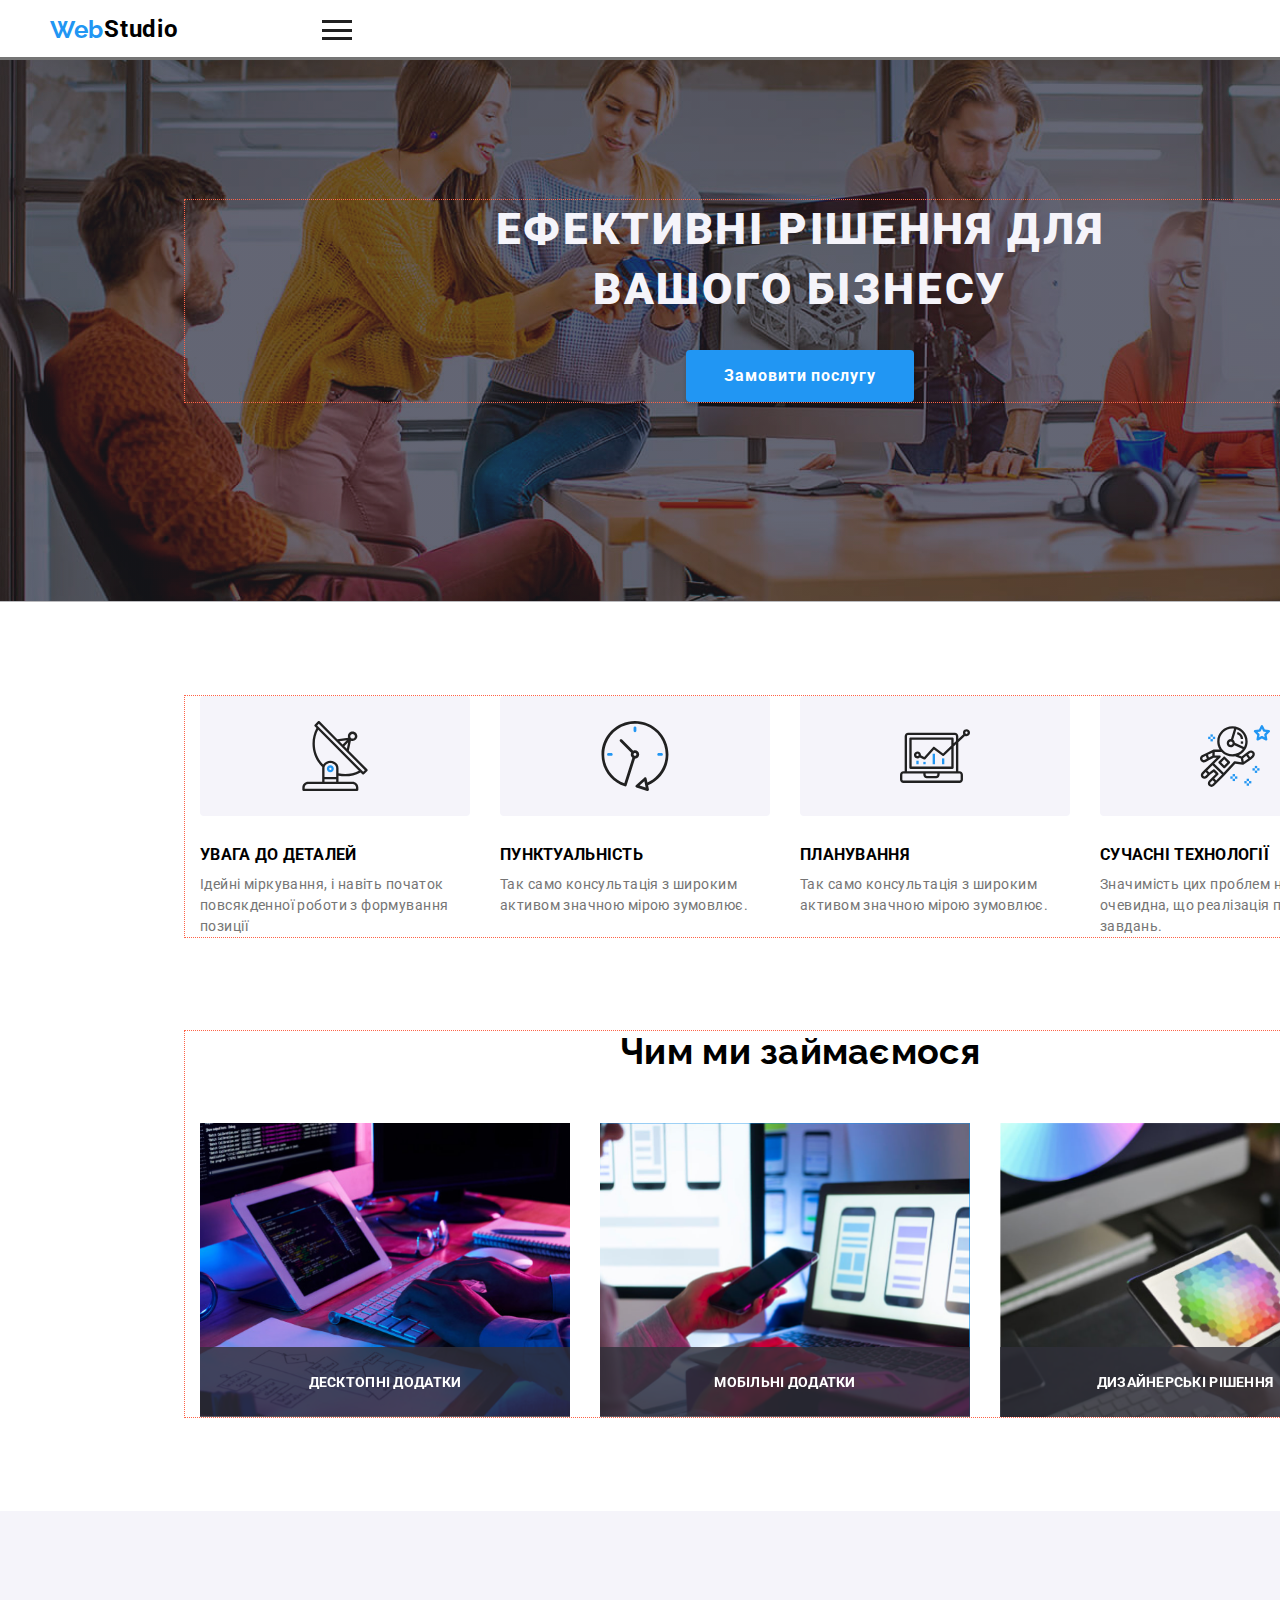
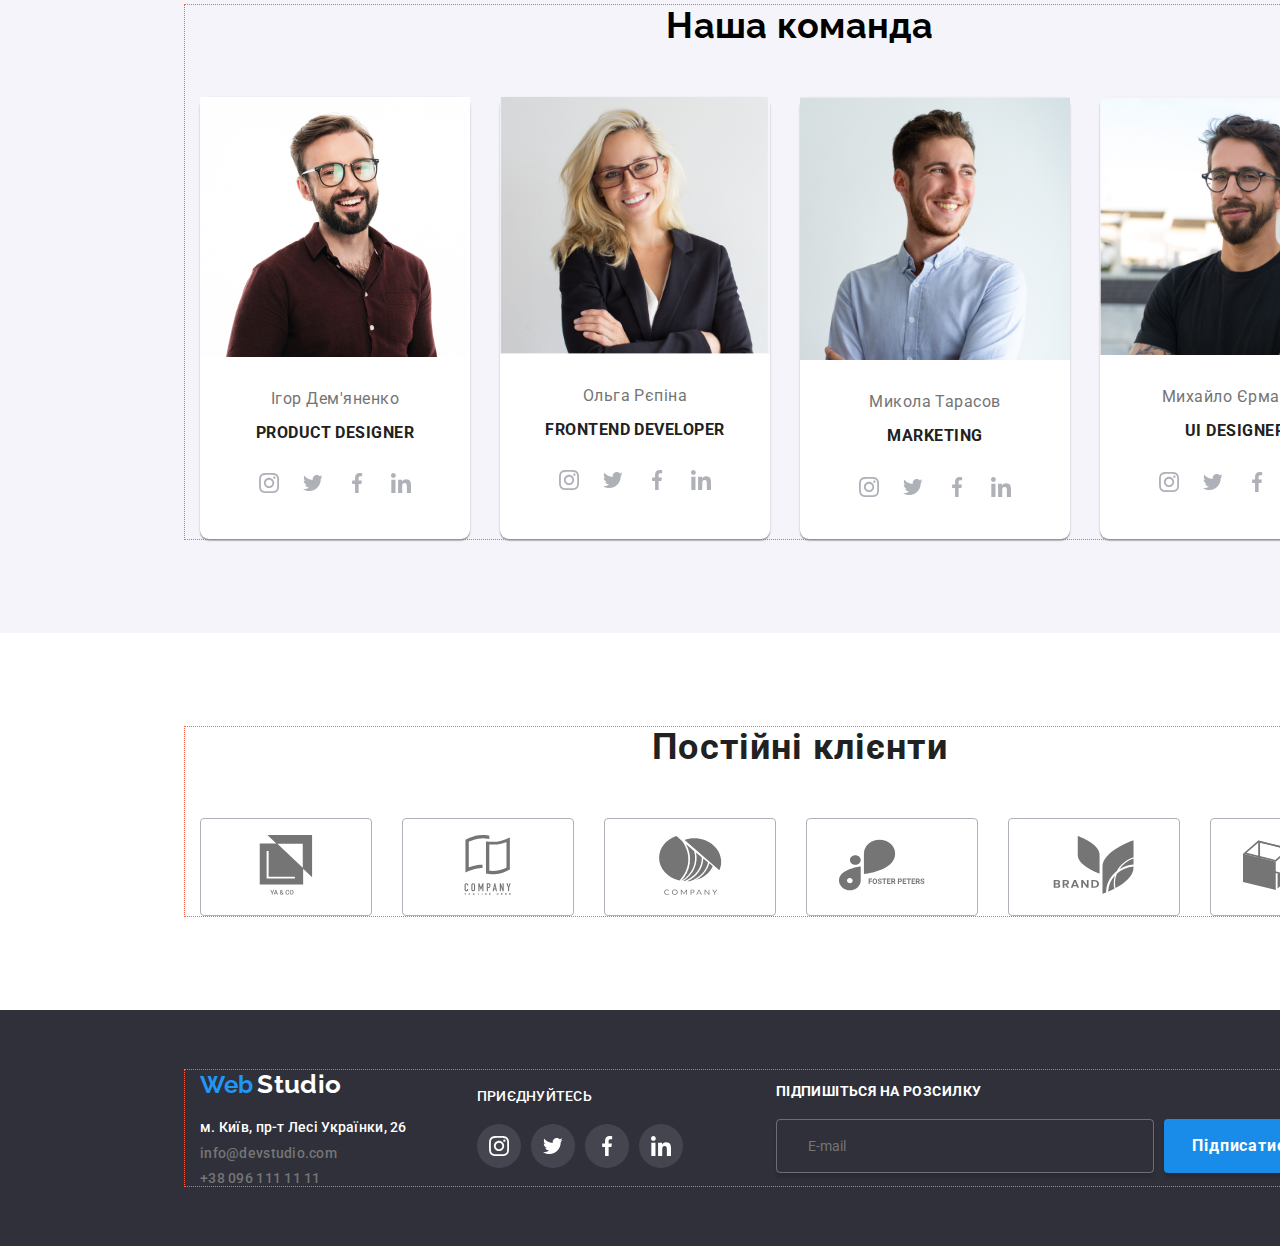
==== commit 1fa27579: "Update" ====
--- a/index.html
+++ b/index.html
@@ -19,6 +19,9 @@
 						<span class="header__logo-web">Web</span>
 						<span class="header__logo-studio">Studio</span>
 					</a>
+					<div class="header__burger-menu">
+						<span></span>
+					</div>
 					<ul class="header__nav-list">
 						<li class="header__nav-item">
 							<a class="header__nav-link header__nav-link--active" href="index.html">Студія</a>
@@ -406,5 +409,7 @@
 		</footer>
 	</div>
 	<script src="./js/main.js"></script>
+	<script src="https://ajax.googleapis.com/ajax/libs/jquery/3.5.1/jquery.min.js"></script>
+	<script src="./js/script.js"></script>
 </body>
 </html>
--- a/css/main.min.css
+++ b/css/main.min.css
@@ -1 +1 @@
-*,*::before,*::after{box-sizing:inherit}body{margin:0}h1,h2,h3,h4,h5,h6,p{margin:0}ol,ul{margin:0;padding:0;list-style:none}a{text-decoration:none}img{display:block;max-width:100%;height:auto}.main-container{width:1600px;margin:0 auto;outline:1px dotted #00bfff}.container{width:1200px;margin:0 auto;padding:0 15px;outline:1px dotted tomato}body{font-family:"Roboto",sans-serif;font-size:14px;font-weight:500;letter-spacing:.02em}.header{padding-top:24px;padding-bottom:25px}.header__link-logo{margin-right:93px}.header__container--flex{display:flex;align-items:center}.header__logo-web{font-family:"Raleway",sans-serif;font-weight:700;font-size:26px;color:#2196f3}.header__logo-studio{font-family:"Roboto",sans-serif;font-weight:700;font-size:26px;color:#000}.header__nav{display:flex;justify-content:space-between;align-items:center;margin-right:318px}.header__nav-list{display:flex}.header__nav-list .header__nav-item:not(:last-child){margin-right:50px}.header__nav-list .header__nav-item .header__nav-link{display:flex;align-items:center;position:relative;font-family:"Roboto",sans-serif;font-weight:500;font-size:14px;color:#212121;transition:color 250ms cubic-bezier(0.4, 0, 0.2, 1)}.header__nav-list .header__nav-item .header__nav-link:hover{color:#2196f3}.header__nav-list .header__nav-item .header__nav-link--active{color:#2196f3}.header__nav-list .header__nav-item .header__nav-link--active::after{content:"";display:block;position:absolute;width:0;height:4px;top:44px;left:0;background-color:#188ce8;border-radius:15px;animation:pulse 2s infinite}.header__nav-list .header__nav-item .header__nav-link--active:hover::after{width:100%}.header__contact-list{display:flex;align-items:center;font-family:"Roboto",sans-serif;font-weight:500;font-size:14px}.header__contact-email,.header__contact-tel{color:#757575;display:flex;align-items:center;gap:10px;fill:#757575;transition:color 250ms cubic-bezier(0.4, 0, 0.2, 1),fill 250ms cubic-bezier(0.4, 0, 0.2, 1)}.header__contact-email:hover,.header__contact-tel:hover{color:#2196f3}.header__contact-email:first-child,.header__contact-tel:first-child{margin-right:30px}.header__contact-item:hover .header__contact-email,.header__contact-tel:hover{color:#188ce8;fill:#2196f3;transition-duration:250ms;transition-timing-function:cubic-bezier(0.4, 0, 0.2, 1);transition-delay:0}@keyframes pulse{0%{width:0}50%{width:100%}100%{width:0}}.hero{object-fit:cover;font-weight:700;font-size:44px;letter-spacing:.06em;text-transform:uppercase;text-align:center;background-image:linear-gradient(rgba(47, 48, 58, 0.4), rgba(47, 48, 58, 0.4)),url("../images/background.png");background-color:var(--color-background-section-first);background-repeat:no-repeat;background-position:center;color:#fff;padding:200px 0}.hero__container--flex-column{display:flex;flex-direction:column;align-items:center}.hero__title{width:696px;font-family:"Roboto";font-weight:900;font-size:44px;line-height:1.36;letter-spacing:.06em;text-transform:uppercase;text-align:center;font-style:normal;color:#f5f4fa;margin-bottom:30px}.hero__button{font-weight:700;font-size:16px;line-height:1.5;letter-spacing:.06em;text-align:center;width:216px;height:50px;background:#2196f3;color:#fff;border-radius:4px;border:none;box-shadow:0 4px 4px 0 rgba(0,0,0,.15)}.hero__button:active{background-color:#188ce8}.keyaspects{margin-top:94px}.keyaspects__item-title{margin-bottom:10px}.keyaspects__list{display:flex}.keyaspects__items{flex-basis:270px}.keyaspects__image--container{display:flex;justify-content:center;align-items:center;width:270px;height:120px;margin-bottom:30px;background-repeat:no-repeat;background-position:center;border-radius:4px;background-color:#f5f4fa}.keyaspects__items:nth-child(1):before{background-image:url(../images/antenna.png)}.keyaspects__items:nth-child(2):before{background-image:url(../images/clock.png)}.keyaspects__items:nth-child(3):before{background-image:url(../images/diagram.png)}.keyaspects__items:nth-child(4):before{background-image:url(../images/astronaut.png)}.keyaspects__items:not(:last-child){margin-right:30px}.keyaspects .team-position,.keyaspects .whatwedo-title,.keyaspects__title,.keyaspects .team-title{font-family:"Roboto",sans-serif;font-weight:700;line-height:1.5;letter-spacing:.03em;color:#212121;text-align:center}.keyaspects__title{margin-bottom:50px;display:none}.keyaspects__item-text,.keyaspects .team-text{font-family:"Roboto",sans-serif;font-weight:400;line-height:1.5;letter-spacing:.03em;color:#757575}.whatwedo{padding-top:94px;padding-bottom:94px}.whatwedo__title{font-family:"Raleway",sans-serif;font-weight:700;font-size:36px;margin-bottom:50px;text-align:center}.whatwedo__list{display:flex}.whatwedo__item{position:relative}.whatwedo__text{display:flex;align-items:center;justify-content:center;font-family:"Roboto",sans-serif;font-weight:700;position:absolute;background-color:rgba(47,48,58,.8);color:#fff;bottom:0;width:370px;height:70px;text-align:center}.whatwedo__item:nth-child(1){margin-right:30px}.whatwedo__item:nth-child(2){margin-right:30px}.team{background:#f5f4fa;padding-top:94px;padding-bottom:94px}.team__title{font-family:"Raleway",sans-serif;font-weight:700;font-size:36px;margin-bottom:50px;text-align:center}.team__text{font-family:"Roboto",sans-serif;font-weight:400;font-size:16px;line-height:1.5;letter-spacing:.03em;color:#757575;margin-top:30px;text-align:center}.team__item:not(:last-child){margin-right:30px}.team__item{background-color:#fff;border-radius:9px;padding-bottom:30px;width:270px;box-shadow:0 2px 1px 0 rgba(0,0,0,.2),0 1px 1px 0 rgba(0,0,0,.14),0 1px 3px 0 rgba(0,0,0,.12);background:#fff}.team__position{background-color:#fff;font-weight:700;line-height:1.5;letter-spacing:.03em;text-transform:uppercase;color:#212121;text-align:center;margin-top:10px}.team__social-media{display:flex;justify-content:center;align-items:center;margin:0 auto}.team__social-media-link{display:flex;justify-content:center;align-items:center;padding:12px;fill:#fff;background-color:rgba(255,255,255,.1);border-radius:100%;margin-top:16px;fill:#afb1b8}.team__social-media-link:hover{padding:12px;fill:#fff;background-color:#188ce8;transition-duration:250ms;transition-timing-function:cubic-bezier(0.4, 0, 0.2, 1);transition-delay:0}.team__list{display:flex}.customers{padding:94px 0 94px}.customers__title{font-weight:700;font-size:36px;letter-spacing:.03em;text-align:center;color:#212121;margin-bottom:50px}.customers__list{display:flex;gap:30px}.customers__link{fill:#757575;border:1px solid #afb1b8;padding:16px 32px;border-radius:4px}.customers__link:hover{fill:#188ce8;border:1px solid #188ce8;padding:16px 32px;border-radius:4px;transition-duration:250ms;transition-timing-function:cubic-bezier(0.4, 0, 0.2, 1);transition-delay:0}.footer{background:#2f303a;padding:60px 0}.footer__container--flex{display:flex;align-items:center}.footer__logo-studio{font-family:"Raleway";font-weight:700;font-size:26px;color:#fff;margin-bottom:16px}.footer__address{margin-right:70px}.footer__address-content{margin-top:20px;font-style:normal}.footer__join-text{color:#fff;margin-bottom:20px}.footer__social-media{display:flex;justify-content:center;align-items:center;gap:10px;margin:0 auto}.footer__social-link{display:flex;justify-content:center;align-items:center;padding:12px;fill:#fff;background-color:rgba(255,255,255,.1);border-radius:100%}.footer__social-link:hover{background-color:#188ce8;transition-duration:250ms;transition-timing-function:cubic-bezier(0.4, 0, 0.2, 1);transition-delay:0}.footer__address-item{color:#fff}.footer__address-item:not(:first-child){margin-top:9px}.footer__address-email,.footer__address-tel{color:#757575}.footer__form-container{display:flex;display:flex;align-items:center;justify-content:center;gap:10px}.footer__form{margin-left:93px}.footer__form-email::placeholder{padding:15px}.footer__form-email{width:358px;height:50px;box-shadow:0 4px 4px 0 rgba(0,0,0,.15);background:rgba(33,150,243,0);border:1px solid rgba(255,255,255,.3);border-radius:4px;margin:0;padding-left:16px;color:#afb1b8}.footer__form-text{font-weight:700;font-size:14px;letter-spacing:.03em;text-transform:uppercase;color:#fff;margin-bottom:20px}.footer__form-submit{display:flex;align-items:center;padding:10px 28px;box-shadow:0 4px 4px 0 rgba(0,0,0,.15);border-radius:4px;width:160px;height:34px;font-weight:700;font-size:16px;line-height:187%;letter-spacing:.06em;color:#fff;background:url(../images/telegram.svg) no-repeat;background-position:160px;background-color:#188ce8;border:none}.portfolio{padding-top:94px;padding-bottom:94px}.portfolio .portfolio__title{font-family:"Raleway",sans-serif;color:#212121;margin-bottom:32px;text-align:center}.portfolio .portfolio__buttons{display:flex;justify-content:center;padding-bottom:50px}.portfolio .portfoliio__list{display:flex;justify-content:center;padding-bottom:16px;margin-bottom:38px}.portfolio .portfolio__item{font-family:"Roboto",sans-serif;font-size:16px;width:73px;height:38px;background-color:#f5f4fa;color:#000;border-radius:4px;margin:8px}.portfolio .portfolio__item:hover{box-shadow:0 2px 1px 0 rgba(0,0,0,.2),0 1px 1px 0 rgba(0,0,0,.14),0 1px 3px 0 rgba(0,0,0,.12);background:#fff;transition-duration:250ms;transition-timing-function:cubic-bezier(0.4, 0, 0.2, 1);transition-delay:0}.portfolio__button--all,.portfolio__button--website,.portfolio__button--app,.portfolio__button--design,.portfolio__button--marketing{font-family:"Roboto",sans-serif;font-size:16px;font-weight:500;line-height:162%;letter-spacing:.03em;text-align:center;color:#000;border-radius:4px;border:none;padding:6px 25px;margin-right:8px}.portfolio__button--all:active,.portfolio__button--website:active,.portfolio__button--app:active,.portfolio__button--design:active,.portfolio__button--marketing:active{color:#fff;background-color:#188ce8;box-shadow:0 2px 2px 0 rgba(0,0,0,.12),0 1px 2px 0 rgba(0,0,0,.08),0 3px 1px 0 rgba(0,0,0,.1)}.portfolio__projects{display:flex;justify-content:center;flex-wrap:wrap;gap:30px;flex-basis:calc((100% - 90px)/3)}.portfolio__projects .portfolio__project-item{width:370px}.portfolio__projects .portfolio__project-item:hover{box-shadow:0 2px 1px 0 rgba(0,0,0,.2),0 1px 1px 0 rgba(0,0,0,.14),0 1px 3px 0 rgba(0,0,0,.12);background:#fff;transition-duration:250ms;transition-timing-function:cubic-bezier(0.4, 0, 0.2, 1);transition-delay:0}.portfolio__projects .portfolio__project-item .portfolio__project-title{font-family:"Roboto",sans-serif;font-weight:700;font-size:18px;line-height:32px;letter-spacing:.06em;color:#212121;margin-bottom:4px}.portfolio__projects .portfolio__project-item .portfolio__project-text{font-family:"Roboto",sans-serif;font-weight:400;font-size:16px;line-height:187%;letter-spacing:.03em;color:#757575}.portfolio__projects .portfolio__project-item .portfolio__project-description{padding:20px 24px;border-right:1px solid #eee;border-left:1px solid #eee;border-bottom:1px solid #eee}.portfolio__image-container{position:relative;width:370px;height:294px;overflow:hidden}.portfolio__image-container:hover .portfolio__overlay{transform:translateY(0)}.portfolio__image-container .portfolio__overlay{position:absolute;top:0;left:0;width:100%;height:100%;background-color:rgba(33,150,243,.9);transform:translateY(100%);transition:transform 250ms ease-in-out;padding:63px 24px;z-index:1}.portfolio__image-container .portfolio__overlay .portfolio__overlay-text{font-weight:400;font-size:18px;line-height:156%;letter-spacing:.03em;color:#fff}.portfolio__image--techno-kryak{position:absolute;top:0;left:0;width:100%;height:100%;z-index:0}.display-title{display:none}.backdrop{position:fixed;top:0;left:0;width:100%;height:100%;background-color:rgba(0,0,0,.5);text-transform:none;opacity:1;transition:opacity 300ms ease-in-out}.backdrop__modal--hidden .modal{transform:translate(-50%, -50%) scale(0);opacity:0}.backdrop__modal--hidden{opacity:0;pointer-events:none;transition:opacity 300ms ease-in-out}.backdrop .no-scroll{overflow:hidden}.modal{position:absolute;top:50%;left:50%;width:528px;height:621px;color:#212121;background-color:#fff;transform:translate(-50%, -50%) scale(1);border-radius:4px;box-shadow:2px 2px 4px rgba(0,0,0,.2);transition:transform 300ms cubic-bezier(0.83, -0.08, 0.32, 1) 500ms,transform 300ms cubic-bezier(0.83, -0.08, 0.32, 1) 500ms}.modal__close-btn{width:30px;height:30px;border-radius:50px;border:1px solid #e6e6e6;background:url(../images/close.svg) no-repeat center;background-size:11px 11px}.modal .modal__close-btn{position:absolute;top:10px;right:10px}.modal__form{position:relative;font-size:12px;margin:0 40px 0}.modal__input--name,.modal__input--phone,.modal__input--email{padding-left:40px}.modal__input--name{background:url(../images/user.svg) no-repeat left center;background-position:15px 14px}.modal__input--phone{background:url(../images/phone.svg) no-repeat left center;background-position:15px 14px}.modal__input--email{background:url(../images/email.svg) no-repeat left center;background-position:15px 14px}.modal__label--name,.modal__label--phone,.modal__label--email,.modal__label--comment{position:absolute;left:0;color:#757575;letter-spacing:.01em;font-weight:400}.modal__textarea--comment{font-family:var(--font-family);font-weight:400;font-size:12px;letter-spacing:.01em;color:rgba(117,117,117,.5)}.modal__text{margin:40px 0 12px;letter-spacing:.03em;font-size:20px;font-weight:700;color:#212121}.modal__label--checkbox{margin-right:5px;font-weight:400;color:#757575}.modal__link--terms{font-size:14px;text-decoration:underline;font-weight:400;color:#2196f3}.modal__submit-btn{width:200px;height:50px;font-weight:700;font-size:16px;line-height:1.5;letter-spacing:.06em;text-align:center;background:#2196f3;color:#fff;border-radius:4px;border:none;box-shadow:0 4px 4px 0 rgba(0,0,0,.15);margin-top:30px}.modal__field--checkbox{display:flex;justify-content:center;margin-top:20px;font-size:14px;line-height:171%;letter-spacing:.03em;width:425px}.modal__checkbox:focus{border-color:#eee}.modal__checkbox{margin-right:8px;width:16px;height:15px;border-color:#212121}input[type=text]{outline:none}input[type=tel]:focus{outline:none}input[type=email]:focus{outline:none}textarea:focus{outline:none}input[type=text]:focus{border:2px solid #188ce8}input[type=tel]:focus{border:2px solid #188ce8}input[type=email]:focus{border:2px solid #188ce8}textarea:focus{border:2px solid #188ce8}textarea::placeholder{letter-spacing:.01em;color:rgba(117,117,117,.5)}textarea{padding:12px 16px;width:448px;height:120px;border:1px solid #e6e6e6;border-radius:4px;resize:none}input{width:448px;height:40px;margin-top:4px;margin-bottom:10px;border:1px solid #e6e6e6;border-radius:4px}/*# sourceMappingURL=main.min.css.map */+*,*::before,*::after{box-sizing:inherit}body{margin:0}h1,h2,h3,h4,h5,h6,p{margin:0}ol,ul{margin:0;padding:0;list-style:none}a{text-decoration:none}img{display:block;max-width:100%;height:auto}.footer__form-submit,.footer__container--flex,.header__contact-list,.header__nav-list .header__nav-item .header__nav-link,.header__container--flex{display:flex;align-items:center}.modal__field--checkbox,.portfolio__projects,.portfolio .portfoliio__list,.portfolio .portfolio__buttons{display:flex;justify-content:center}.main-container{width:1600px;margin:0 auto;outline:1px dotted #00bfff}.container{width:1200px;margin:0 auto;padding:0 15px;outline:1px dotted tomato}@media screen and (max-width: 480px){.main-container{width:320px;margin:0 auto;outline:1px dotted #00bfff}.container{width:320px;margin:0 auto;padding:0;outline:1px dotted #47ff56}}@media screen and (max-width: 320px){.main-container{width:320px;margin:0 auto;outline:1px dotted #00bfff}.container{width:320px;margin:0 auto;padding:0;outline:1px dotted #47ff56}}body{font-family:"Roboto",sans-serif;font-size:14px;font-weight:500;letter-spacing:.02em}.header{padding-top:24px;padding-bottom:25px}.header__link-logo{margin-right:93px;z-index:2}.header__logo-web{font-family:"Raleway",sans-serif;font-weight:700;font-size:26px;color:#2196f3}.header__logo-studio{font-family:"Roboto",sans-serif;font-weight:700;font-size:26px;color:#000}.header__nav{display:flex;justify-content:space-between;align-items:center;margin-right:318px}.header__nav-list{display:flex}.header__nav-list .header__nav-item:not(:last-child){margin-right:50px}.header__nav-list .header__nav-item .header__nav-link{position:relative;font-family:"Roboto",sans-serif;font-weight:500;font-size:14px;color:#212121;transition:color 250ms cubic-bezier(0.4, 0, 0.2, 1)}.header__nav-list .header__nav-item .header__nav-link:hover{color:#2196f3}.header__nav-list .header__nav-item .header__nav-link--active{color:#2196f3}.header__nav-list .header__nav-item .header__nav-link--active::after{content:"";display:block;position:absolute;width:0;height:4px;top:44px;left:0;background-color:#188ce8;border-radius:15px;animation:pulse 2s infinite}.header__nav-list .header__nav-item .header__nav-link--active:hover::after{width:100%}.header__contact-list{font-family:"Roboto",sans-serif;font-weight:500;font-size:14px}.header__contact-email,.header__contact-tel{color:#757575;display:flex;align-items:center;gap:10px;fill:#757575;transition:color 250ms cubic-bezier(0.4, 0, 0.2, 1),fill 250ms cubic-bezier(0.4, 0, 0.2, 1)}.header__contact-email:hover,.header__contact-tel:hover{color:#2196f3}.header__contact-email:first-child,.header__contact-tel:first-child{margin-right:30px}.header__contact-item:hover .header__contact-email,.header__contact-tel:hover{color:#188ce8;fill:#2196f3;transition-duration:250ms;transition-timing-function:cubic-bezier(0.4, 0, 0.2, 1);transition-delay:0}@keyframes pulse{0%{width:0}50%{width:100%}100%{width:0}}@media screen and (min-width: 320px){.header:after{content:"";position:absolute;bottom:0;width:100%;height:3px;background-color:#757575;z-index:2}.header{padding-top:16px;padding-bottom:16px;position:fixed;width:100%;top:0;left:0}.header__nav-list,.header__contact-list{display:none}.header__link-logo{margin-left:10px;display:flex}.header__logo-web{font-family:"Raleway",sans-serif;font-weight:700;font-size:24px;color:#2196f3;letter-spacing:.03em}.header__logo-studio{font-family:"Roboto",sans-serif;font-weight:700;font-size:24px;letter-spacing:.03em;color:#000}.header:before{content:"";position:absolute;top:0;left:0;width:100%;height:100%;background-color:#fff;z-index:2}.header__burger-menu{display:block;position:relative;width:30px;height:20px;z-index:3;margin-left:50px}.header__burger-menu span{content:"";position:absolute;background-color:#212121;left:0;width:100%;height:2px;top:9px;z-index:2;height:3px;transition:all .3s ease 0s}.header__burger-menu::before,.header__burger-menu::after{content:"";background-color:#212121;position:absolute;width:100%;height:3px;transition:all .3s ease 0s}.header__burger-menu::before{top:0}.header__burger-menu::after{bottom:0}.header__burger-menu.active span{transform:scale(0)}.header__burger-menu.active:before{transform:rotate(45deg);top:8px}.header__burger-menu.active:after{transform:rotate(-45deg);bottom:9px}.header__nav-list{display:flex;flex-direction:column;padding-top:50px;align-items:center;position:fixed;top:-100%;left:0;width:100%;height:100px;background-color:#fff;z-index:1;transition:all .3s ease 0s}.header__nav-list.active{display:flex;flex-direction:column;padding-top:110px;align-items:center;position:fixed;top:0;left:0;width:100%;height:100px;background-color:#fff;z-index:1;transition:all .3s ease 0s}.header__nav-list{display:flex;flex-direction:column;align-items:center}.header__nav-list{font-size:18px}}.hero{object-fit:cover;font-weight:700;font-size:44px;letter-spacing:.06em;text-transform:uppercase;text-align:center;background-image:linear-gradient(rgba(47, 48, 58, 0.4), rgba(47, 48, 58, 0.4)),url("../images/background.png");background-color:var(--color-background-section-first);background-repeat:no-repeat;background-position:center;color:#fff;padding:200px 0}.hero__container--flex-column{display:flex;align-items:center;flex-direction:column}.hero__title{width:696px;font-family:"Roboto";font-weight:900;font-size:44px;line-height:1.36;letter-spacing:.06em;text-transform:uppercase;text-align:center;font-style:normal;color:#f5f4fa;margin-bottom:30px}.hero__button{font-weight:700;font-size:16px;line-height:1.5;letter-spacing:.06em;text-align:center;width:216px;height:50px;background:#2196f3;color:#fff;border-radius:4px;border:none;box-shadow:0 4px 4px 0 rgba(0,0,0,.15)}.hero__button:active{background-color:#188ce8}@media screen and (max-width: 320px){.hero{object-fit:cover;background-image:linear-gradient(rgba(47, 48, 58, 0.4), rgba(47, 48, 58, 0.4)),url("../images/background.png");background-color:var(--color-background-section-first);background-repeat:no-repeat;background-position:center;background-size:400px 300px;color:#fff;padding:100px 0}.hero__container--flex-column{display:flex;align-items:center;flex-direction:column}.hero__title{color:#fff;width:320px;font-family:"Roboto";font-weight:900;font-size:20px;line-height:137%;letter-spacing:.06em;text-transform:uppercase;text-align:center;font-style:normal;color:#f5f4fa;margin-bottom:30px}.hero__button{font-weight:700;font-size:10px;line-height:1.5;letter-spacing:.06em;text-align:center;width:130px;height:30px;background:#2196f3;color:#fff;border-radius:4px;border:none;box-shadow:0 4px 4px 0 rgba(0,0,0,.15)}.hero__button:active{background-color:#188ce8}}.keyaspects{margin-top:94px}.keyaspects__item-title{margin-bottom:10px}.keyaspects__list{display:flex}.keyaspects__items{flex-basis:270px}.keyaspects__image--container{display:flex;align-items:center;justify-content:center;width:270px;height:120px;margin-bottom:30px;background-repeat:no-repeat;background-position:center;border-radius:4px;background-color:#f5f4fa}.keyaspects__items:nth-child(1):before{background-image:url(../images/antenna.png)}.keyaspects__items:nth-child(2):before{background-image:url(../images/clock.png)}.keyaspects__items:nth-child(3):before{background-image:url(../images/diagram.png)}.keyaspects__items:nth-child(4):before{background-image:url(../images/astronaut.png)}.keyaspects__items:not(:last-child){margin-right:30px}.keyaspects .team-position,.keyaspects .whatwedo-title,.keyaspects__title,.keyaspects .team-title{font-family:"Roboto",sans-serif;font-weight:700;line-height:1.5;letter-spacing:.03em;color:#212121;text-align:center}.keyaspects__title{margin-bottom:50px;display:none}.keyaspects__item-text,.keyaspects .team-text{font-family:"Roboto",sans-serif;font-weight:400;line-height:1.5;letter-spacing:.03em;color:#757575}@media screen and (max-width: 320px){.keyaspects__list{display:block}.keyaspects__image--container{width:320px}.keyaspects__item-title,.keyaspects__item-text{text-align:center}}.whatwedo{padding-top:94px;padding-bottom:94px}.whatwedo__title{font-family:"Raleway",sans-serif;font-weight:700;font-size:36px;margin-bottom:50px;text-align:center}.whatwedo__list{display:flex}.whatwedo__item{position:relative}.whatwedo__text{display:flex;align-items:center;justify-content:center;font-family:"Roboto",sans-serif;font-weight:700;position:absolute;background-color:rgba(47,48,58,.8);color:#fff;bottom:0;width:370px;height:70px;text-align:center}.whatwedo__item:nth-child(1){margin-right:30px}.whatwedo__item:nth-child(2){margin-right:30px}@media screen and (max-width: 320px){.whatwedo__title{font-size:26px}.whatwedo__list{display:block;width:320px}.whatwedo__text{width:320px}.whatwedo__item:nth-child(1){margin-right:0}.whatwedo__item:nth-child(2){margin-right:0;margin-top:30px}.whatwedo__item:nth-child(3){margin-top:30px}}.team{background:#f5f4fa;padding-top:94px;padding-bottom:94px}.team__title{font-family:"Raleway",sans-serif;font-weight:700;font-size:36px;margin-bottom:50px;text-align:center}.team__text{font-family:"Roboto",sans-serif;font-weight:400;font-size:16px;line-height:1.5;letter-spacing:.03em;color:#757575;margin-top:30px;text-align:center}.team__item:not(:last-child){margin-right:30px}.team__item{background-color:#fff;border-radius:9px;padding-bottom:30px;width:270px;box-shadow:0 2px 1px 0 rgba(0,0,0,.2),0 1px 1px 0 rgba(0,0,0,.14),0 1px 3px 0 rgba(0,0,0,.12);background:#fff}.team__position{background-color:#fff;font-weight:700;line-height:1.5;letter-spacing:.03em;text-transform:uppercase;color:#212121;text-align:center;margin-top:10px}.team__social-media{display:flex;align-items:center;justify-content:center;margin:0 auto}.team__social-media-link{display:flex;align-items:center;justify-content:center;padding:12px;fill:#fff;background-color:rgba(255,255,255,.1);border-radius:100%;margin-top:16px;fill:#afb1b8}.team__social-media-link:hover{padding:12px;fill:#fff;background-color:#188ce8;transition-duration:250ms;transition-timing-function:cubic-bezier(0.4, 0, 0.2, 1);transition-delay:0}.team__list{display:flex}@media screen and (max-width: 320px){.team__list{display:flex;flex-direction:column}.team__item{margin:25px}}.customers{padding:94px 0 94px}.customers__title{font-weight:700;font-size:36px;letter-spacing:.03em;text-align:center;color:#212121;margin-bottom:50px}.customers__list{display:flex;gap:30px}.customers__link{fill:#757575;border:1px solid #afb1b8;padding:16px 32px;border-radius:4px}.customers__link:hover{fill:#188ce8;border:1px solid #188ce8;padding:16px 32px;border-radius:4px;transition-duration:250ms;transition-timing-function:cubic-bezier(0.4, 0, 0.2, 1);transition-delay:0}@media screen and (max-width: 320px){.customers__list{display:flex;flex-direction:column;align-items:center;gap:30px}}.footer{background:#2f303a;padding:60px 0}.footer__logo-studio{font-family:"Raleway";font-weight:700;font-size:26px;color:#fff;margin-bottom:16px}.footer__address{margin-right:70px}.footer__address-content{margin-top:20px;font-style:normal}.footer__join-text{color:#fff;margin-bottom:20px}.footer__social-media{display:flex;align-items:center;justify-content:center;gap:10px;margin:0 auto}.footer__social-link{display:flex;align-items:center;justify-content:center;padding:12px;fill:#fff;background-color:rgba(255,255,255,.1);border-radius:100%}.footer__social-link:hover{background-color:#188ce8;transition-duration:250ms;transition-timing-function:cubic-bezier(0.4, 0, 0.2, 1);transition-delay:0}.footer__address-item{color:#fff}.footer__address-item:not(:first-child){margin-top:9px}.footer__address-email,.footer__address-tel{color:#757575}.footer__form-container{display:flex;align-items:center;justify-content:center;gap:10px}.footer__form{margin-left:93px}.footer__form-email::placeholder{padding:15px}.footer__form-email{width:358px;height:50px;box-shadow:0 4px 4px 0 rgba(0,0,0,.15);background:rgba(33,150,243,0);border:1px solid rgba(255,255,255,.3);border-radius:4px;margin:0;padding-left:16px;color:#afb1b8}.footer__form-text{font-weight:700;font-size:14px;letter-spacing:.03em;text-transform:uppercase;color:#fff;margin-bottom:20px}.footer__form-submit{padding:10px 28px;box-shadow:0 4px 4px 0 rgba(0,0,0,.15);border-radius:4px;width:160px;height:34px;font-weight:700;font-size:16px;line-height:187%;letter-spacing:.06em;color:#fff;background:url(../images/telegram.svg) no-repeat;background-position:160px;background-color:#188ce8;border:none}@media screen and (max-width: 320px){.footer__container--flex,.footer__form-container{display:flex;flex-direction:column}.footer__address{margin-right:0}.footer__join-text,.footer__address,.footer__form-text{text-align:center}.footer__join-text,.footer__form-text{margin-top:20px}.footer__form{margin:0 auto}.footer__form-email{width:300px;height:50px;box-shadow:0 4px 4px 0 rgba(0,0,0,.15);background:rgba(33,150,243,0);border:1px solid rgba(255,255,255,.3);border-radius:4px;margin:0;padding-left:16px;color:#afb1b8}}.portfolio{padding-top:94px;padding-bottom:94px}.portfolio .portfolio__title{font-family:"Raleway",sans-serif;color:#212121;margin-bottom:32px;text-align:center}.portfolio .portfolio__buttons{flex-wrap:wrap;padding-bottom:50px}.portfolio .portfoliio__list{padding-bottom:16px;margin-bottom:38px}.portfolio .portfolio__item{font-family:"Roboto",sans-serif;font-size:16px;width:73px;height:38px;background-color:#f5f4fa;color:#000;border-radius:4px;margin:8px}.portfolio .portfolio__item:hover{box-shadow:0 2px 1px 0 rgba(0,0,0,.2),0 1px 1px 0 rgba(0,0,0,.14),0 1px 3px 0 rgba(0,0,0,.12);background:#fff;transition-duration:250ms;transition-timing-function:cubic-bezier(0.4, 0, 0.2, 1);transition-delay:0}.portfolio__button--all,.portfolio__button--website,.portfolio__button--app,.portfolio__button--design,.portfolio__button--marketing{font-family:"Roboto",sans-serif;font-size:16px;font-weight:500;line-height:162%;letter-spacing:.03em;text-align:center;color:#000;border-radius:4px;border:none;padding:6px 25px;margin-right:8px}.portfolio__button--all:active,.portfolio__button--website:active,.portfolio__button--app:active,.portfolio__button--design:active,.portfolio__button--marketing:active{color:#fff;background-color:#188ce8;box-shadow:0 2px 2px 0 rgba(0,0,0,.12),0 1px 2px 0 rgba(0,0,0,.08),0 3px 1px 0 rgba(0,0,0,.1)}.portfolio__projects{flex-wrap:wrap;gap:30px;flex-basis:calc((100% - 90px)/3)}.portfolio__projects .portfolio__project-item{width:370px}.portfolio__projects .portfolio__project-item:hover{box-shadow:0 2px 1px 0 rgba(0,0,0,.2),0 1px 1px 0 rgba(0,0,0,.14),0 1px 3px 0 rgba(0,0,0,.12);background:#fff;transition-duration:250ms;transition-timing-function:cubic-bezier(0.4, 0, 0.2, 1);transition-delay:0}.portfolio__projects .portfolio__project-item .portfolio__project-title{font-family:"Roboto",sans-serif;font-weight:700;font-size:18px;line-height:32px;letter-spacing:.06em;color:#212121;margin-bottom:4px}.portfolio__projects .portfolio__project-item .portfolio__project-text{font-family:"Roboto",sans-serif;font-weight:400;font-size:16px;line-height:187%;letter-spacing:.03em;color:#757575}.portfolio__projects .portfolio__project-item .portfolio__project-description{padding:20px 24px;border-right:1px solid #eee;border-left:1px solid #eee;border-bottom:1px solid #eee}.portfolio__image-container{position:relative;width:370px;height:294px;overflow:hidden}.portfolio__image-container:hover .portfolio__overlay{transform:translateY(0)}.portfolio__image-container .portfolio__overlay{position:absolute;top:0;left:0;width:100%;height:100%;background-color:rgba(33,150,243,.9);transform:translateY(100%);transition:transform 250ms ease-in-out;padding:63px 24px;z-index:1}.portfolio__image-container .portfolio__overlay .portfolio__overlay-text{font-weight:400;font-size:18px;line-height:156%;letter-spacing:.03em;width:322px;color:#fff}.portfolio__image--techno-kryak{position:absolute;top:0;left:0;width:100%;height:100%;z-index:0}.display-title{display:none}@media screen and (max-width: 320px){.portfolio__project-item{width:320px}.portfolio__image-container{position:relative;width:320px;height:294px}.portfolio__buttons{margin-left:20px;padding-bottom:50px}}.backdrop{position:fixed;top:0;left:0;width:100%;height:100%;background-color:rgba(0,0,0,.5);text-transform:none;opacity:1;transition:opacity 300ms ease-in-out}.backdrop__modal--hidden .modal{transform:translate(-50%, -50%) scale(0);opacity:0}.backdrop__modal--hidden{opacity:0;pointer-events:none;transition:opacity 300ms ease-in-out}.backdrop .no-scroll{overflow:hidden}.modal{position:absolute;top:50%;left:50%;width:528px;height:621px;color:#212121;background-color:#fff;transform:translate(-50%, -50%) scale(1);border-radius:4px;box-shadow:2px 2px 4px rgba(0,0,0,.2);transition:transform 300ms cubic-bezier(0.83, -0.08, 0.32, 1) 500ms,transform 300ms cubic-bezier(0.83, -0.08, 0.32, 1) 500ms}.modal__close-btn{width:30px;height:30px;border-radius:50px;border:1px solid #e6e6e6;background:url(../images/close.svg) no-repeat center;background-size:11px 11px}.modal .modal__close-btn{position:absolute;top:10px;right:10px}.modal__form{position:relative;font-size:12px;margin:0 40px 0}.modal__input--name,.modal__input--phone,.modal__input--email{padding-left:40px}.modal__input--name{background:url(../images/user.svg) no-repeat left center;background-position:15px 14px}.modal__input--phone{background:url(../images/phone.svg) no-repeat left center;background-position:15px 14px}.modal__input--email{background:url(../images/email.svg) no-repeat left center;background-position:15px 14px}.modal__label--name,.modal__label--phone,.modal__label--email,.modal__label--comment{position:absolute;left:0;color:#757575;letter-spacing:.01em;font-weight:400}.modal__textarea--comment{font-family:var(--font-family);font-weight:400;font-size:12px;letter-spacing:.01em;color:rgba(117,117,117,.5)}.modal__text{margin:40px 0 12px;letter-spacing:.03em;font-size:20px;font-weight:700;color:#212121}.modal__label--checkbox{margin-right:5px;font-weight:400;color:#757575}.modal__link--terms{font-size:14px;text-decoration:underline;font-weight:400;color:#2196f3}.modal__submit-btn{width:200px;height:50px;font-weight:700;font-size:16px;line-height:1.5;letter-spacing:.06em;text-align:center;background:#2196f3;color:#fff;border-radius:4px;border:none;box-shadow:0 4px 4px 0 rgba(0,0,0,.15);margin-top:30px}.modal__field--checkbox{margin-top:20px;font-size:14px;line-height:171%;letter-spacing:.03em;width:425px}.modal__checkbox:focus{border-color:#eee}.modal__checkbox{margin-right:8px;width:16px;height:15px;border-color:#212121}input[type=text]{outline:none}input[type=tel]:focus{outline:none}input[type=email]:focus{outline:none}textarea:focus{outline:none}input[type=text]:focus{border:2px solid #188ce8}input[type=tel]:focus{border:2px solid #188ce8}input[type=email]:focus{border:2px solid #188ce8}textarea:focus{border:2px solid #188ce8}textarea::placeholder{letter-spacing:.01em;color:rgba(117,117,117,.5)}textarea{padding:12px 16px;width:448px;height:120px;border:1px solid #e6e6e6;border-radius:4px;resize:none}input{width:448px;height:40px;margin-top:4px;margin-bottom:10px;border:1px solid #e6e6e6;border-radius:4px}@media screen and (max-width: 320px){.modal{width:300px;height:600px}.modal__form{margin:0 10px 0}.modal__input--name,.modal__input--phone,.modal__input--email{padding-left:40px}.modal__field--checkbox{margin-top:20px;font-size:10px;line-height:171%;letter-spacing:0em;width:320px;justify-content:start;align-items:center}.modal__link--terms{font-size:10px;text-decoration:underline;font-weight:400}input{width:235px;height:40px;margin-top:4px;margin-bottom:5px}textarea{padding:12px 16px;width:240px;height:120px;border:1px solid #e6e6e6;border-radius:4px;resize:none}}/*# sourceMappingURL=main.min.css.map */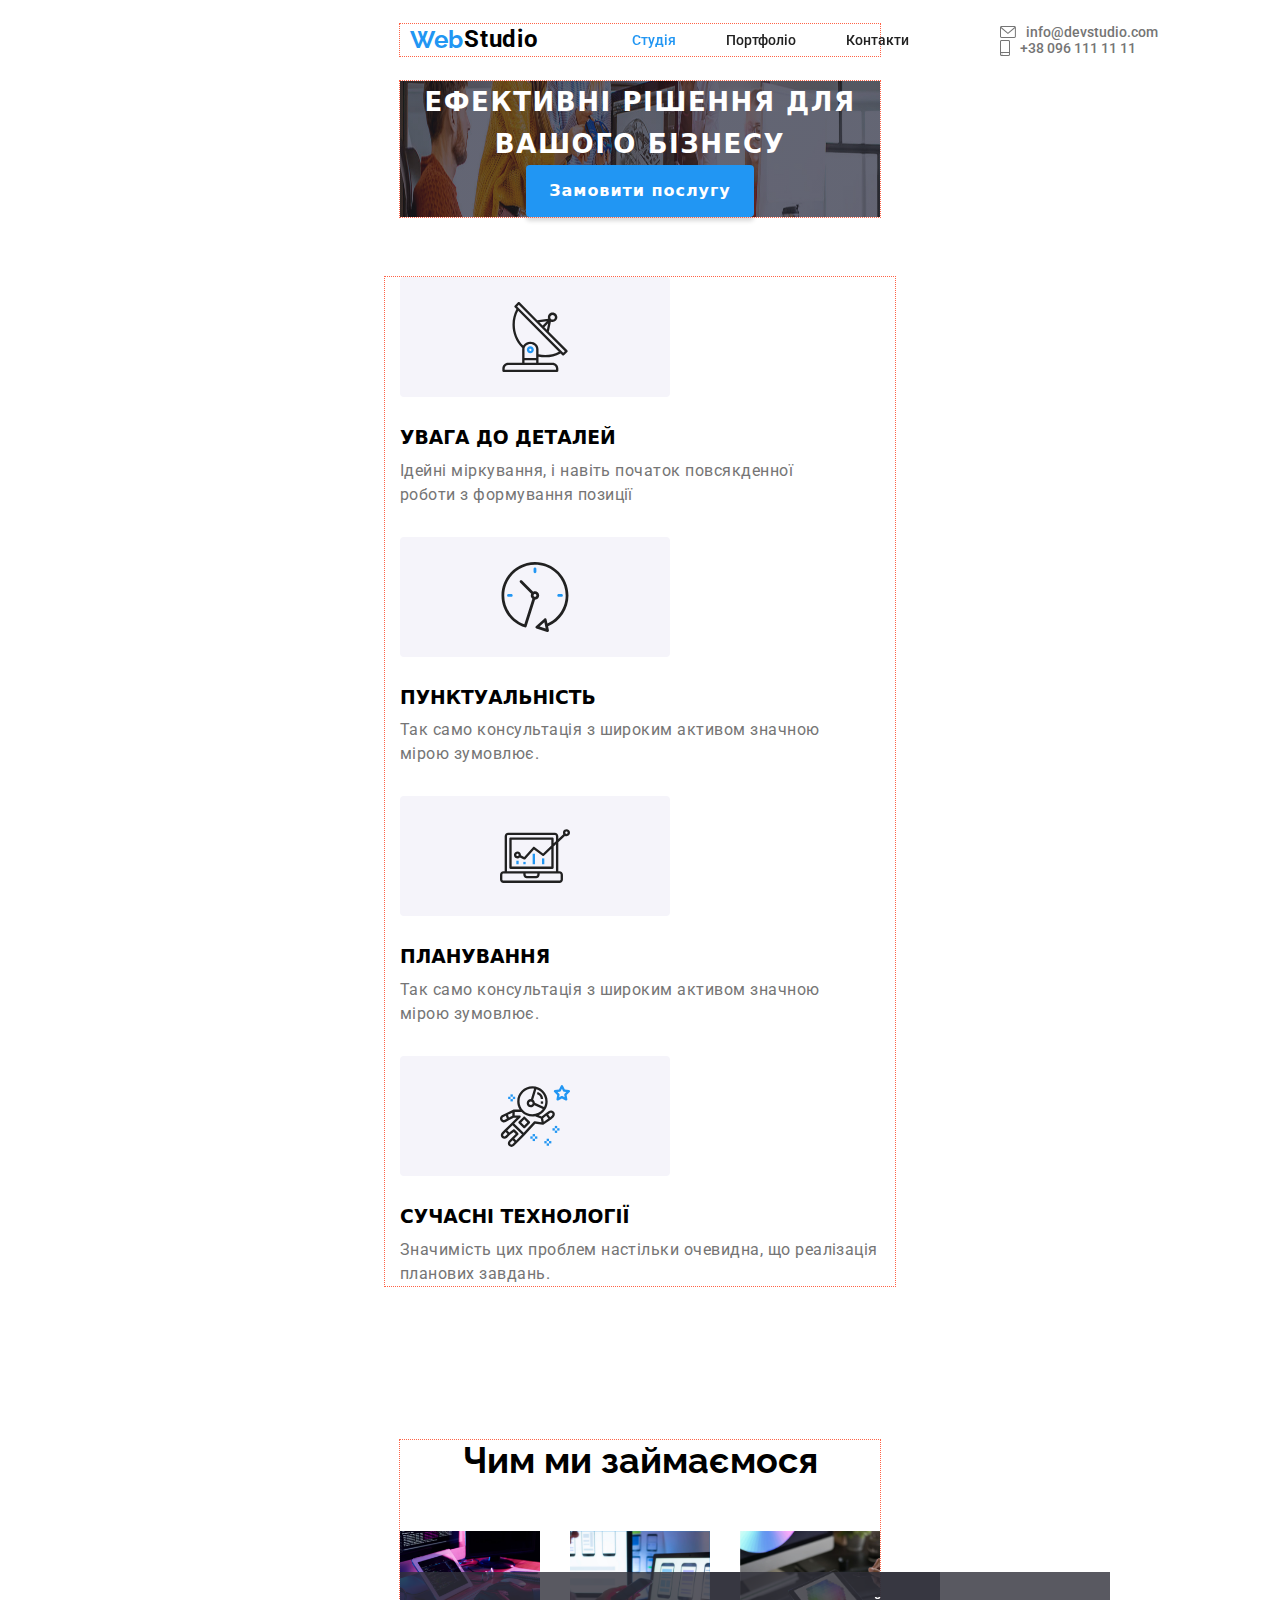
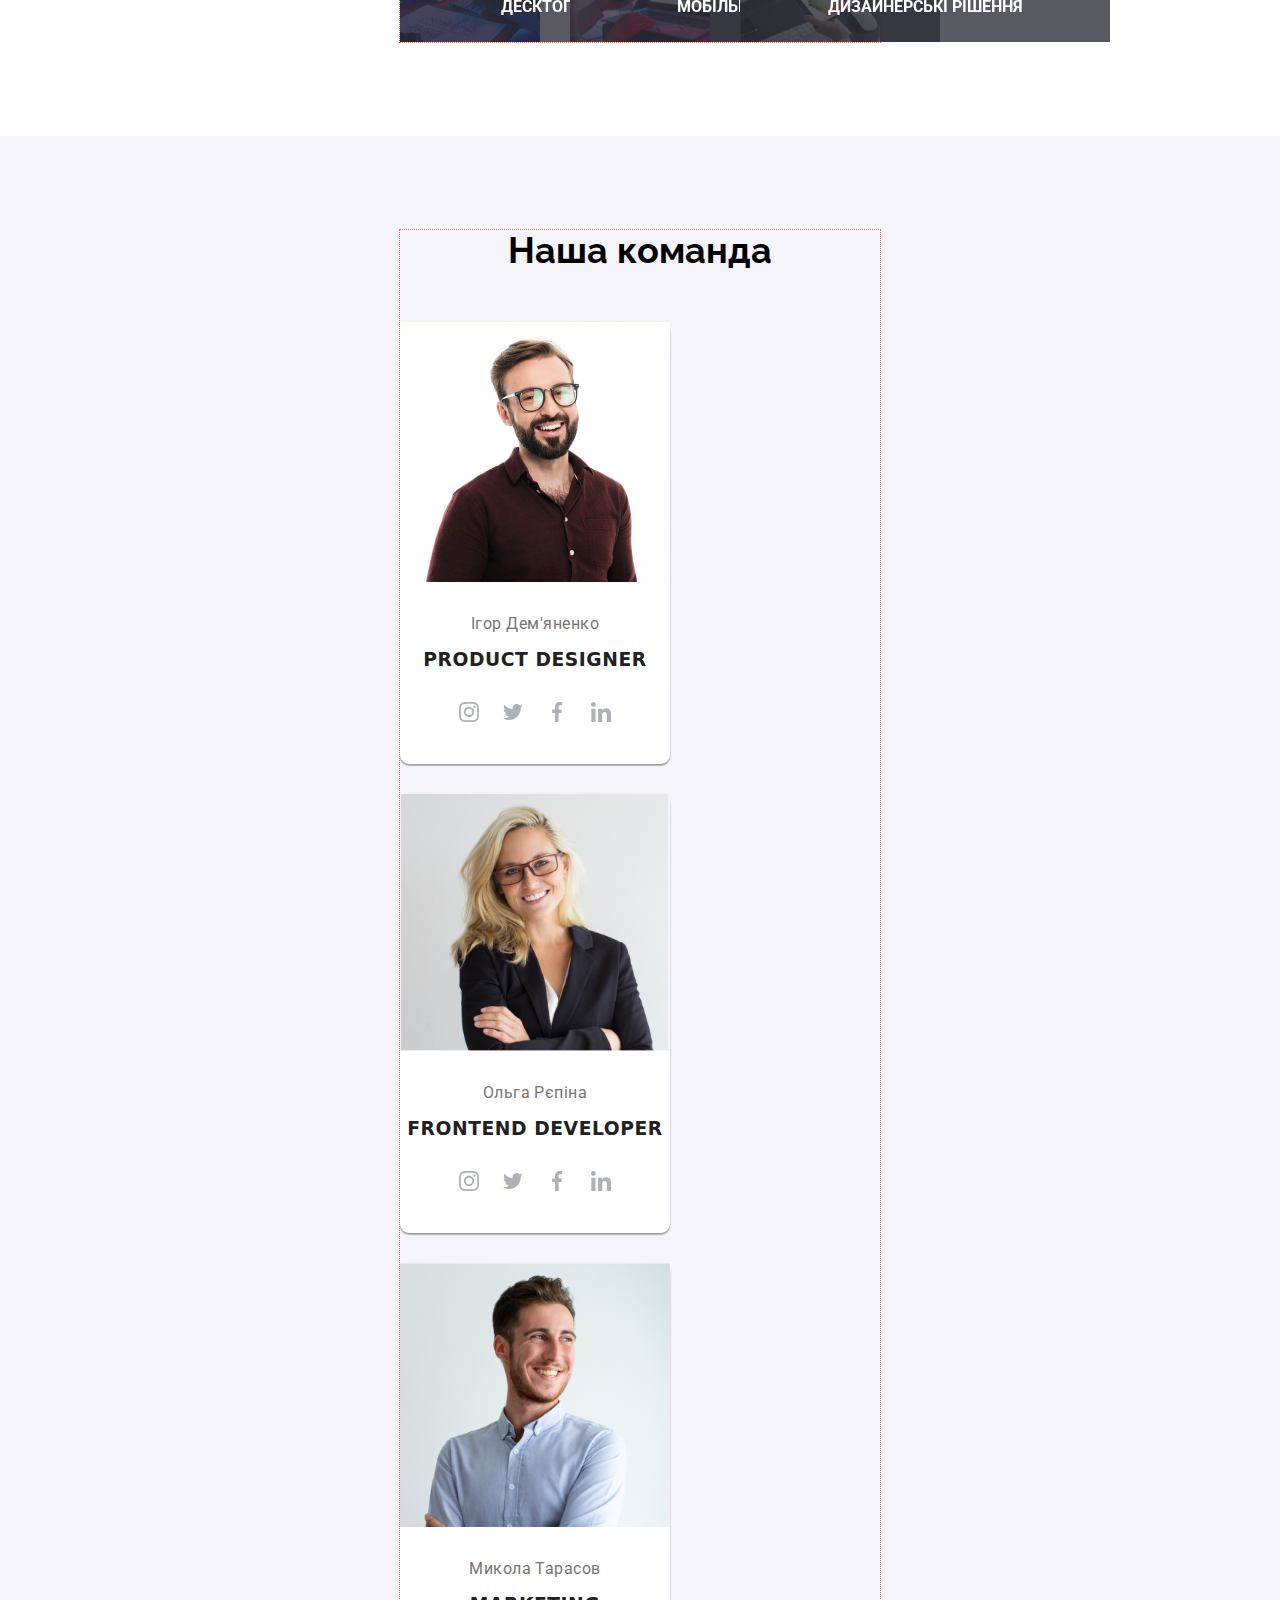
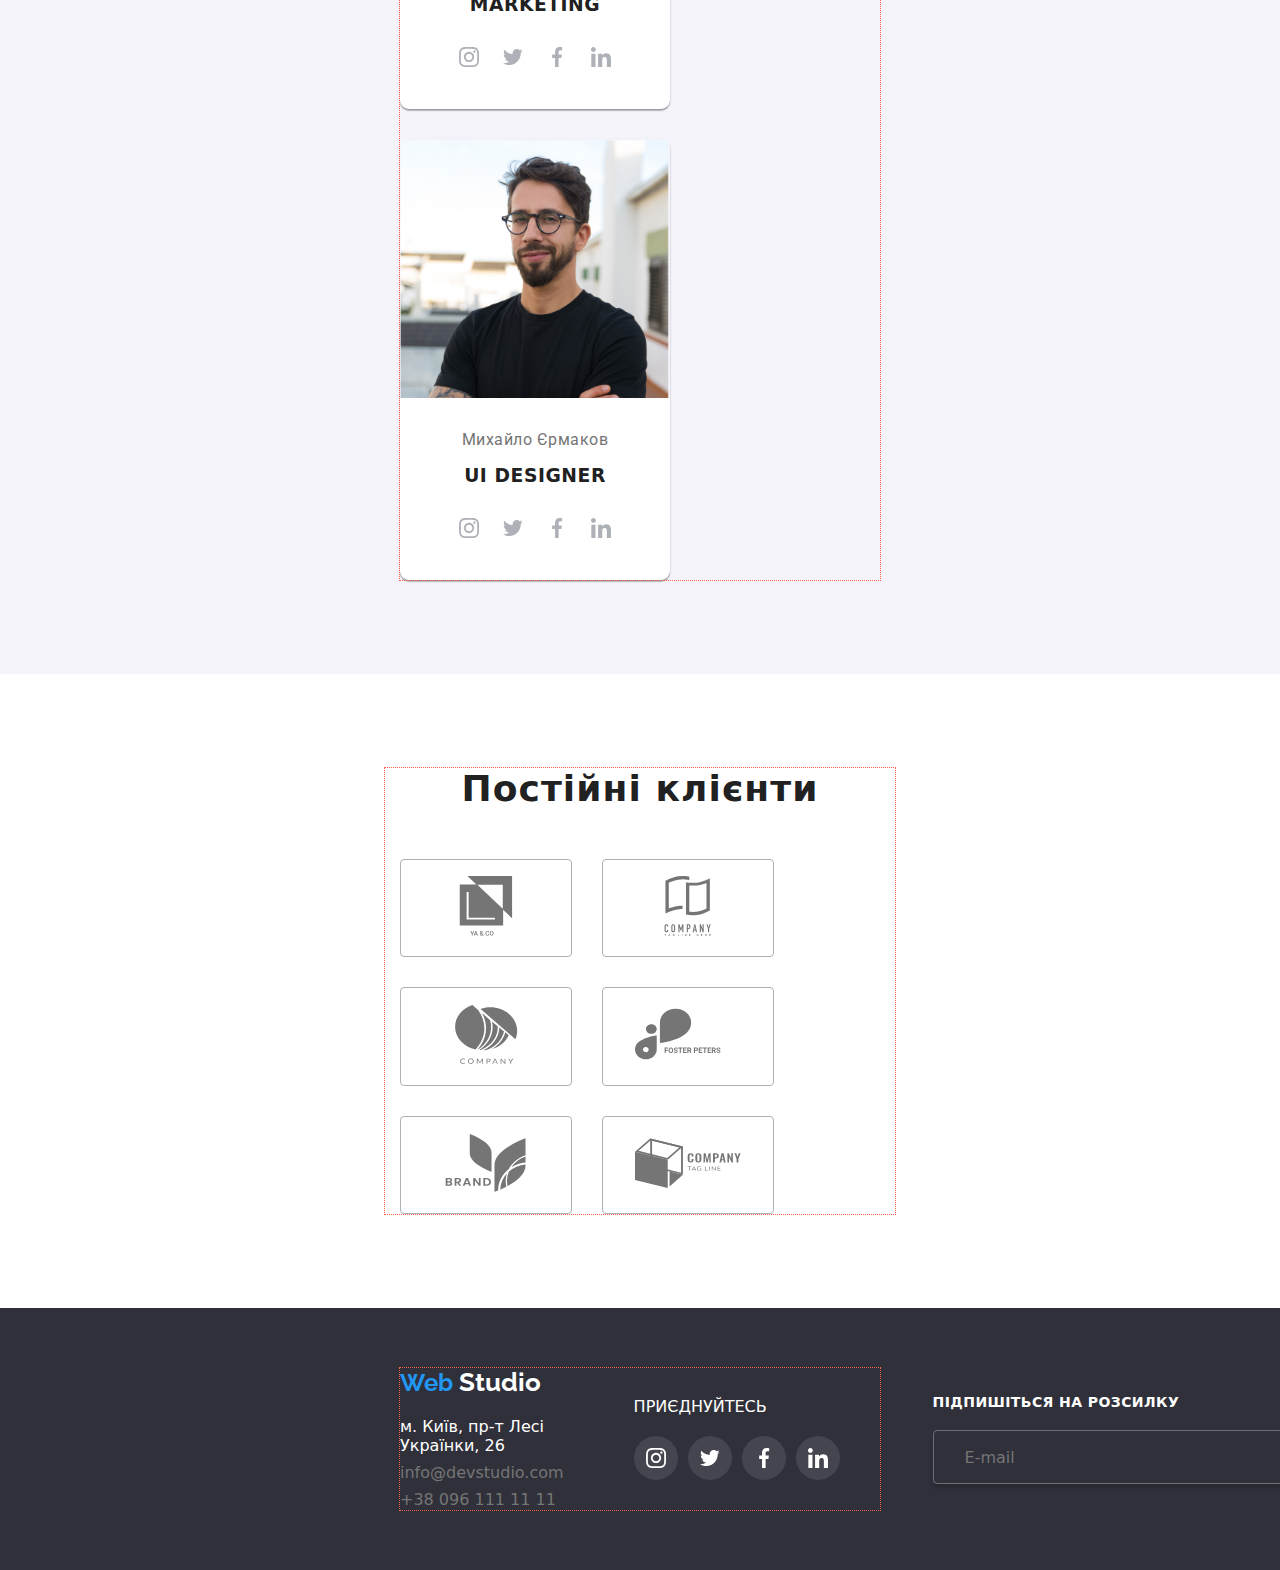
==== commit 34c43951: "Update" ====
--- a/index.html
+++ b/index.html
@@ -11,7 +11,6 @@
 	<title>WebStudio</title>
 </head>
 <body>
-	<div class="main-container">
 		<header class="header">
 			<div class="container header__container--flex">
 				<nav class="header__nav">
@@ -407,7 +406,6 @@
 				</div>
 			</div>
 		</footer>
-	</div>
 	<script src="./js/main.js"></script>
 	<script src="https://ajax.googleapis.com/ajax/libs/jquery/3.5.1/jquery.min.js"></script>
 	<script src="./js/script.js"></script>
--- a/css/main.min.css
+++ b/css/main.min.css
@@ -1 +1 @@
-*,*::before,*::after{box-sizing:inherit}body{margin:0}h1,h2,h3,h4,h5,h6,p{margin:0}ol,ul{margin:0;padding:0;list-style:none}a{text-decoration:none}img{display:block;max-width:100%;height:auto}.footer__form-submit,.footer__container--flex,.header__contact-list,.header__nav-list .header__nav-item .header__nav-link,.header__container--flex{display:flex;align-items:center}.modal__field--checkbox,.portfolio__projects,.portfolio .portfoliio__list,.portfolio .portfolio__buttons{display:flex;justify-content:center}.main-container{width:1600px;margin:0 auto;outline:1px dotted #00bfff}.container{width:1200px;margin:0 auto;padding:0 15px;outline:1px dotted tomato}@media screen and (max-width: 480px){.main-container{width:320px;margin:0 auto;outline:1px dotted #00bfff}.container{width:320px;margin:0 auto;padding:0;outline:1px dotted #47ff56}}@media screen and (max-width: 320px){.main-container{width:320px;margin:0 auto;outline:1px dotted #00bfff}.container{width:320px;margin:0 auto;padding:0;outline:1px dotted #47ff56}}body{font-family:"Roboto",sans-serif;font-size:14px;font-weight:500;letter-spacing:.02em}.header{padding-top:24px;padding-bottom:25px}.header__link-logo{margin-right:93px;z-index:2}.header__logo-web{font-family:"Raleway",sans-serif;font-weight:700;font-size:26px;color:#2196f3}.header__logo-studio{font-family:"Roboto",sans-serif;font-weight:700;font-size:26px;color:#000}.header__nav{display:flex;justify-content:space-between;align-items:center;margin-right:318px}.header__nav-list{display:flex}.header__nav-list .header__nav-item:not(:last-child){margin-right:50px}.header__nav-list .header__nav-item .header__nav-link{position:relative;font-family:"Roboto",sans-serif;font-weight:500;font-size:14px;color:#212121;transition:color 250ms cubic-bezier(0.4, 0, 0.2, 1)}.header__nav-list .header__nav-item .header__nav-link:hover{color:#2196f3}.header__nav-list .header__nav-item .header__nav-link--active{color:#2196f3}.header__nav-list .header__nav-item .header__nav-link--active::after{content:"";display:block;position:absolute;width:0;height:4px;top:44px;left:0;background-color:#188ce8;border-radius:15px;animation:pulse 2s infinite}.header__nav-list .header__nav-item .header__nav-link--active:hover::after{width:100%}.header__contact-list{font-family:"Roboto",sans-serif;font-weight:500;font-size:14px}.header__contact-email,.header__contact-tel{color:#757575;display:flex;align-items:center;gap:10px;fill:#757575;transition:color 250ms cubic-bezier(0.4, 0, 0.2, 1),fill 250ms cubic-bezier(0.4, 0, 0.2, 1)}.header__contact-email:hover,.header__contact-tel:hover{color:#2196f3}.header__contact-email:first-child,.header__contact-tel:first-child{margin-right:30px}.header__contact-item:hover .header__contact-email,.header__contact-tel:hover{color:#188ce8;fill:#2196f3;transition-duration:250ms;transition-timing-function:cubic-bezier(0.4, 0, 0.2, 1);transition-delay:0}@keyframes pulse{0%{width:0}50%{width:100%}100%{width:0}}@media screen and (min-width: 320px){.header:after{content:"";position:absolute;bottom:0;width:100%;height:3px;background-color:#757575;z-index:2}.header{padding-top:16px;padding-bottom:16px;position:fixed;width:100%;top:0;left:0}.header__nav-list,.header__contact-list{display:none}.header__link-logo{margin-left:10px;display:flex}.header__logo-web{font-family:"Raleway",sans-serif;font-weight:700;font-size:24px;color:#2196f3;letter-spacing:.03em}.header__logo-studio{font-family:"Roboto",sans-serif;font-weight:700;font-size:24px;letter-spacing:.03em;color:#000}.header:before{content:"";position:absolute;top:0;left:0;width:100%;height:100%;background-color:#fff;z-index:2}.header__burger-menu{display:block;position:relative;width:30px;height:20px;z-index:3;margin-left:50px}.header__burger-menu span{content:"";position:absolute;background-color:#212121;left:0;width:100%;height:2px;top:9px;z-index:2;height:3px;transition:all .3s ease 0s}.header__burger-menu::before,.header__burger-menu::after{content:"";background-color:#212121;position:absolute;width:100%;height:3px;transition:all .3s ease 0s}.header__burger-menu::before{top:0}.header__burger-menu::after{bottom:0}.header__burger-menu.active span{transform:scale(0)}.header__burger-menu.active:before{transform:rotate(45deg);top:8px}.header__burger-menu.active:after{transform:rotate(-45deg);bottom:9px}.header__nav-list{display:flex;flex-direction:column;padding-top:50px;align-items:center;position:fixed;top:-100%;left:0;width:100%;height:100px;background-color:#fff;z-index:1;transition:all .3s ease 0s}.header__nav-list.active{display:flex;flex-direction:column;padding-top:110px;align-items:center;position:fixed;top:0;left:0;width:100%;height:100px;background-color:#fff;z-index:1;transition:all .3s ease 0s}.header__nav-list{display:flex;flex-direction:column;align-items:center}.header__nav-list{font-size:18px}}.hero{object-fit:cover;font-weight:700;font-size:44px;letter-spacing:.06em;text-transform:uppercase;text-align:center;background-image:linear-gradient(rgba(47, 48, 58, 0.4), rgba(47, 48, 58, 0.4)),url("../images/background.png");background-color:var(--color-background-section-first);background-repeat:no-repeat;background-position:center;color:#fff;padding:200px 0}.hero__container--flex-column{display:flex;align-items:center;flex-direction:column}.hero__title{width:696px;font-family:"Roboto";font-weight:900;font-size:44px;line-height:1.36;letter-spacing:.06em;text-transform:uppercase;text-align:center;font-style:normal;color:#f5f4fa;margin-bottom:30px}.hero__button{font-weight:700;font-size:16px;line-height:1.5;letter-spacing:.06em;text-align:center;width:216px;height:50px;background:#2196f3;color:#fff;border-radius:4px;border:none;box-shadow:0 4px 4px 0 rgba(0,0,0,.15)}.hero__button:active{background-color:#188ce8}@media screen and (max-width: 320px){.hero{object-fit:cover;background-image:linear-gradient(rgba(47, 48, 58, 0.4), rgba(47, 48, 58, 0.4)),url("../images/background.png");background-color:var(--color-background-section-first);background-repeat:no-repeat;background-position:center;background-size:400px 300px;color:#fff;padding:100px 0}.hero__container--flex-column{display:flex;align-items:center;flex-direction:column}.hero__title{color:#fff;width:320px;font-family:"Roboto";font-weight:900;font-size:20px;line-height:137%;letter-spacing:.06em;text-transform:uppercase;text-align:center;font-style:normal;color:#f5f4fa;margin-bottom:30px}.hero__button{font-weight:700;font-size:10px;line-height:1.5;letter-spacing:.06em;text-align:center;width:130px;height:30px;background:#2196f3;color:#fff;border-radius:4px;border:none;box-shadow:0 4px 4px 0 rgba(0,0,0,.15)}.hero__button:active{background-color:#188ce8}}.keyaspects{margin-top:94px}.keyaspects__item-title{margin-bottom:10px}.keyaspects__list{display:flex}.keyaspects__items{flex-basis:270px}.keyaspects__image--container{display:flex;align-items:center;justify-content:center;width:270px;height:120px;margin-bottom:30px;background-repeat:no-repeat;background-position:center;border-radius:4px;background-color:#f5f4fa}.keyaspects__items:nth-child(1):before{background-image:url(../images/antenna.png)}.keyaspects__items:nth-child(2):before{background-image:url(../images/clock.png)}.keyaspects__items:nth-child(3):before{background-image:url(../images/diagram.png)}.keyaspects__items:nth-child(4):before{background-image:url(../images/astronaut.png)}.keyaspects__items:not(:last-child){margin-right:30px}.keyaspects .team-position,.keyaspects .whatwedo-title,.keyaspects__title,.keyaspects .team-title{font-family:"Roboto",sans-serif;font-weight:700;line-height:1.5;letter-spacing:.03em;color:#212121;text-align:center}.keyaspects__title{margin-bottom:50px;display:none}.keyaspects__item-text,.keyaspects .team-text{font-family:"Roboto",sans-serif;font-weight:400;line-height:1.5;letter-spacing:.03em;color:#757575}@media screen and (max-width: 320px){.keyaspects__list{display:block}.keyaspects__image--container{width:320px}.keyaspects__item-title,.keyaspects__item-text{text-align:center}}.whatwedo{padding-top:94px;padding-bottom:94px}.whatwedo__title{font-family:"Raleway",sans-serif;font-weight:700;font-size:36px;margin-bottom:50px;text-align:center}.whatwedo__list{display:flex}.whatwedo__item{position:relative}.whatwedo__text{display:flex;align-items:center;justify-content:center;font-family:"Roboto",sans-serif;font-weight:700;position:absolute;background-color:rgba(47,48,58,.8);color:#fff;bottom:0;width:370px;height:70px;text-align:center}.whatwedo__item:nth-child(1){margin-right:30px}.whatwedo__item:nth-child(2){margin-right:30px}@media screen and (max-width: 320px){.whatwedo__title{font-size:26px}.whatwedo__list{display:block;width:320px}.whatwedo__text{width:320px}.whatwedo__item:nth-child(1){margin-right:0}.whatwedo__item:nth-child(2){margin-right:0;margin-top:30px}.whatwedo__item:nth-child(3){margin-top:30px}}.team{background:#f5f4fa;padding-top:94px;padding-bottom:94px}.team__title{font-family:"Raleway",sans-serif;font-weight:700;font-size:36px;margin-bottom:50px;text-align:center}.team__text{font-family:"Roboto",sans-serif;font-weight:400;font-size:16px;line-height:1.5;letter-spacing:.03em;color:#757575;margin-top:30px;text-align:center}.team__item:not(:last-child){margin-right:30px}.team__item{background-color:#fff;border-radius:9px;padding-bottom:30px;width:270px;box-shadow:0 2px 1px 0 rgba(0,0,0,.2),0 1px 1px 0 rgba(0,0,0,.14),0 1px 3px 0 rgba(0,0,0,.12);background:#fff}.team__position{background-color:#fff;font-weight:700;line-height:1.5;letter-spacing:.03em;text-transform:uppercase;color:#212121;text-align:center;margin-top:10px}.team__social-media{display:flex;align-items:center;justify-content:center;margin:0 auto}.team__social-media-link{display:flex;align-items:center;justify-content:center;padding:12px;fill:#fff;background-color:rgba(255,255,255,.1);border-radius:100%;margin-top:16px;fill:#afb1b8}.team__social-media-link:hover{padding:12px;fill:#fff;background-color:#188ce8;transition-duration:250ms;transition-timing-function:cubic-bezier(0.4, 0, 0.2, 1);transition-delay:0}.team__list{display:flex}@media screen and (max-width: 320px){.team__list{display:flex;flex-direction:column}.team__item{margin:25px}}.customers{padding:94px 0 94px}.customers__title{font-weight:700;font-size:36px;letter-spacing:.03em;text-align:center;color:#212121;margin-bottom:50px}.customers__list{display:flex;gap:30px}.customers__link{fill:#757575;border:1px solid #afb1b8;padding:16px 32px;border-radius:4px}.customers__link:hover{fill:#188ce8;border:1px solid #188ce8;padding:16px 32px;border-radius:4px;transition-duration:250ms;transition-timing-function:cubic-bezier(0.4, 0, 0.2, 1);transition-delay:0}@media screen and (max-width: 320px){.customers__list{display:flex;flex-direction:column;align-items:center;gap:30px}}.footer{background:#2f303a;padding:60px 0}.footer__logo-studio{font-family:"Raleway";font-weight:700;font-size:26px;color:#fff;margin-bottom:16px}.footer__address{margin-right:70px}.footer__address-content{margin-top:20px;font-style:normal}.footer__join-text{color:#fff;margin-bottom:20px}.footer__social-media{display:flex;align-items:center;justify-content:center;gap:10px;margin:0 auto}.footer__social-link{display:flex;align-items:center;justify-content:center;padding:12px;fill:#fff;background-color:rgba(255,255,255,.1);border-radius:100%}.footer__social-link:hover{background-color:#188ce8;transition-duration:250ms;transition-timing-function:cubic-bezier(0.4, 0, 0.2, 1);transition-delay:0}.footer__address-item{color:#fff}.footer__address-item:not(:first-child){margin-top:9px}.footer__address-email,.footer__address-tel{color:#757575}.footer__form-container{display:flex;align-items:center;justify-content:center;gap:10px}.footer__form{margin-left:93px}.footer__form-email::placeholder{padding:15px}.footer__form-email{width:358px;height:50px;box-shadow:0 4px 4px 0 rgba(0,0,0,.15);background:rgba(33,150,243,0);border:1px solid rgba(255,255,255,.3);border-radius:4px;margin:0;padding-left:16px;color:#afb1b8}.footer__form-text{font-weight:700;font-size:14px;letter-spacing:.03em;text-transform:uppercase;color:#fff;margin-bottom:20px}.footer__form-submit{padding:10px 28px;box-shadow:0 4px 4px 0 rgba(0,0,0,.15);border-radius:4px;width:160px;height:34px;font-weight:700;font-size:16px;line-height:187%;letter-spacing:.06em;color:#fff;background:url(../images/telegram.svg) no-repeat;background-position:160px;background-color:#188ce8;border:none}@media screen and (max-width: 320px){.footer__container--flex,.footer__form-container{display:flex;flex-direction:column}.footer__address{margin-right:0}.footer__join-text,.footer__address,.footer__form-text{text-align:center}.footer__join-text,.footer__form-text{margin-top:20px}.footer__form{margin:0 auto}.footer__form-email{width:300px;height:50px;box-shadow:0 4px 4px 0 rgba(0,0,0,.15);background:rgba(33,150,243,0);border:1px solid rgba(255,255,255,.3);border-radius:4px;margin:0;padding-left:16px;color:#afb1b8}}.portfolio{padding-top:94px;padding-bottom:94px}.portfolio .portfolio__title{font-family:"Raleway",sans-serif;color:#212121;margin-bottom:32px;text-align:center}.portfolio .portfolio__buttons{flex-wrap:wrap;padding-bottom:50px}.portfolio .portfoliio__list{padding-bottom:16px;margin-bottom:38px}.portfolio .portfolio__item{font-family:"Roboto",sans-serif;font-size:16px;width:73px;height:38px;background-color:#f5f4fa;color:#000;border-radius:4px;margin:8px}.portfolio .portfolio__item:hover{box-shadow:0 2px 1px 0 rgba(0,0,0,.2),0 1px 1px 0 rgba(0,0,0,.14),0 1px 3px 0 rgba(0,0,0,.12);background:#fff;transition-duration:250ms;transition-timing-function:cubic-bezier(0.4, 0, 0.2, 1);transition-delay:0}.portfolio__button--all,.portfolio__button--website,.portfolio__button--app,.portfolio__button--design,.portfolio__button--marketing{font-family:"Roboto",sans-serif;font-size:16px;font-weight:500;line-height:162%;letter-spacing:.03em;text-align:center;color:#000;border-radius:4px;border:none;padding:6px 25px;margin-right:8px}.portfolio__button--all:active,.portfolio__button--website:active,.portfolio__button--app:active,.portfolio__button--design:active,.portfolio__button--marketing:active{color:#fff;background-color:#188ce8;box-shadow:0 2px 2px 0 rgba(0,0,0,.12),0 1px 2px 0 rgba(0,0,0,.08),0 3px 1px 0 rgba(0,0,0,.1)}.portfolio__projects{flex-wrap:wrap;gap:30px;flex-basis:calc((100% - 90px)/3)}.portfolio__projects .portfolio__project-item{width:370px}.portfolio__projects .portfolio__project-item:hover{box-shadow:0 2px 1px 0 rgba(0,0,0,.2),0 1px 1px 0 rgba(0,0,0,.14),0 1px 3px 0 rgba(0,0,0,.12);background:#fff;transition-duration:250ms;transition-timing-function:cubic-bezier(0.4, 0, 0.2, 1);transition-delay:0}.portfolio__projects .portfolio__project-item .portfolio__project-title{font-family:"Roboto",sans-serif;font-weight:700;font-size:18px;line-height:32px;letter-spacing:.06em;color:#212121;margin-bottom:4px}.portfolio__projects .portfolio__project-item .portfolio__project-text{font-family:"Roboto",sans-serif;font-weight:400;font-size:16px;line-height:187%;letter-spacing:.03em;color:#757575}.portfolio__projects .portfolio__project-item .portfolio__project-description{padding:20px 24px;border-right:1px solid #eee;border-left:1px solid #eee;border-bottom:1px solid #eee}.portfolio__image-container{position:relative;width:370px;height:294px;overflow:hidden}.portfolio__image-container:hover .portfolio__overlay{transform:translateY(0)}.portfolio__image-container .portfolio__overlay{position:absolute;top:0;left:0;width:100%;height:100%;background-color:rgba(33,150,243,.9);transform:translateY(100%);transition:transform 250ms ease-in-out;padding:63px 24px;z-index:1}.portfolio__image-container .portfolio__overlay .portfolio__overlay-text{font-weight:400;font-size:18px;line-height:156%;letter-spacing:.03em;width:322px;color:#fff}.portfolio__image--techno-kryak{position:absolute;top:0;left:0;width:100%;height:100%;z-index:0}.display-title{display:none}@media screen and (max-width: 320px){.portfolio__project-item{width:320px}.portfolio__image-container{position:relative;width:320px;height:294px}.portfolio__buttons{margin-left:20px;padding-bottom:50px}}.backdrop{position:fixed;top:0;left:0;width:100%;height:100%;background-color:rgba(0,0,0,.5);text-transform:none;opacity:1;transition:opacity 300ms ease-in-out}.backdrop__modal--hidden .modal{transform:translate(-50%, -50%) scale(0);opacity:0}.backdrop__modal--hidden{opacity:0;pointer-events:none;transition:opacity 300ms ease-in-out}.backdrop .no-scroll{overflow:hidden}.modal{position:absolute;top:50%;left:50%;width:528px;height:621px;color:#212121;background-color:#fff;transform:translate(-50%, -50%) scale(1);border-radius:4px;box-shadow:2px 2px 4px rgba(0,0,0,.2);transition:transform 300ms cubic-bezier(0.83, -0.08, 0.32, 1) 500ms,transform 300ms cubic-bezier(0.83, -0.08, 0.32, 1) 500ms}.modal__close-btn{width:30px;height:30px;border-radius:50px;border:1px solid #e6e6e6;background:url(../images/close.svg) no-repeat center;background-size:11px 11px}.modal .modal__close-btn{position:absolute;top:10px;right:10px}.modal__form{position:relative;font-size:12px;margin:0 40px 0}.modal__input--name,.modal__input--phone,.modal__input--email{padding-left:40px}.modal__input--name{background:url(../images/user.svg) no-repeat left center;background-position:15px 14px}.modal__input--phone{background:url(../images/phone.svg) no-repeat left center;background-position:15px 14px}.modal__input--email{background:url(../images/email.svg) no-repeat left center;background-position:15px 14px}.modal__label--name,.modal__label--phone,.modal__label--email,.modal__label--comment{position:absolute;left:0;color:#757575;letter-spacing:.01em;font-weight:400}.modal__textarea--comment{font-family:var(--font-family);font-weight:400;font-size:12px;letter-spacing:.01em;color:rgba(117,117,117,.5)}.modal__text{margin:40px 0 12px;letter-spacing:.03em;font-size:20px;font-weight:700;color:#212121}.modal__label--checkbox{margin-right:5px;font-weight:400;color:#757575}.modal__link--terms{font-size:14px;text-decoration:underline;font-weight:400;color:#2196f3}.modal__submit-btn{width:200px;height:50px;font-weight:700;font-size:16px;line-height:1.5;letter-spacing:.06em;text-align:center;background:#2196f3;color:#fff;border-radius:4px;border:none;box-shadow:0 4px 4px 0 rgba(0,0,0,.15);margin-top:30px}.modal__field--checkbox{margin-top:20px;font-size:14px;line-height:171%;letter-spacing:.03em;width:425px}.modal__checkbox:focus{border-color:#eee}.modal__checkbox{margin-right:8px;width:16px;height:15px;border-color:#212121}input[type=text]{outline:none}input[type=tel]:focus{outline:none}input[type=email]:focus{outline:none}textarea:focus{outline:none}input[type=text]:focus{border:2px solid #188ce8}input[type=tel]:focus{border:2px solid #188ce8}input[type=email]:focus{border:2px solid #188ce8}textarea:focus{border:2px solid #188ce8}textarea::placeholder{letter-spacing:.01em;color:rgba(117,117,117,.5)}textarea{padding:12px 16px;width:448px;height:120px;border:1px solid #e6e6e6;border-radius:4px;resize:none}input{width:448px;height:40px;margin-top:4px;margin-bottom:10px;border:1px solid #e6e6e6;border-radius:4px}@media screen and (max-width: 320px){.modal{width:300px;height:600px}.modal__form{margin:0 10px 0}.modal__input--name,.modal__input--phone,.modal__input--email{padding-left:40px}.modal__field--checkbox{margin-top:20px;font-size:10px;line-height:171%;letter-spacing:0em;width:320px;justify-content:start;align-items:center}.modal__link--terms{font-size:10px;text-decoration:underline;font-weight:400}input{width:235px;height:40px;margin-top:4px;margin-bottom:5px}textarea{padding:12px 16px;width:240px;height:120px;border:1px solid #e6e6e6;border-radius:4px;resize:none}}/*# sourceMappingURL=main.min.css.map */+*,*::before,*::after{box-sizing:inherit}body{margin:0}h1,h2,h3,h4,h5,h6,p{margin:0}ol,ul{margin:0;padding:0;list-style:none}a{text-decoration:none}img{display:block;max-width:100%;height:auto}.footer__form-submit,.footer__container--flex,.header__contact-list,.header__nav-list .header__nav-item .header__nav-link,.header__container--flex{display:flex;align-items:center}.modal__field--checkbox,.portfolio__projects,.portfolio .portfoliio__list,.portfolio .portfolio__buttons{display:flex;justify-content:center}.container{width:100%;margin:0 auto;outline:1px dotted tomato}@media screen and (min-width: 1200px){.container{max-width:1200px}}@media screen and (min-width: 768px){.container{max-width:768px}}@media screen and (min-width: 480px){.container{max-width:480px}}.header{padding-top:24px;padding-bottom:25px}.header__burger-menu{display:none}.header__link-logo{margin-right:93px}.header__logo-web{font-family:"Raleway",sans-serif;font-weight:700;font-size:26px;color:#2196f3}.header__logo-studio{font-family:"Roboto",sans-serif;font-weight:700;font-size:26px;color:#000}.header__nav{display:flex;justify-content:space-between;align-items:center;margin-right:318px}.header__nav-list{display:flex}.header__nav-list .header__nav-item:not(:last-child){margin-right:50px}.header__nav-list .header__nav-item .header__nav-link{position:relative;font-family:"Roboto",sans-serif;font-weight:500;font-size:14px;color:#212121;transition:color 250ms cubic-bezier(0.4, 0, 0.2, 1)}.header__nav-list .header__nav-item .header__nav-link:hover{color:#2196f3}.header__nav-list .header__nav-item .header__nav-link--active{color:#2196f3}.header__nav-list .header__nav-item .header__nav-link--active::after{content:"";display:block;position:absolute;width:0;height:4px;top:44px;left:0;background-color:#188ce8;border-radius:15px;animation:pulse 2s infinite}.header__nav-list .header__nav-item .header__nav-link--active:hover::after{width:100%}.header__contact-list{font-family:"Roboto",sans-serif;font-weight:500;font-size:14px}.header__contact-email,.header__contact-tel{color:#757575;display:flex;align-items:center;gap:10px;fill:#757575;transition:color 250ms cubic-bezier(0.4, 0, 0.2, 1),fill 250ms cubic-bezier(0.4, 0, 0.2, 1)}.header__contact-email:hover,.header__contact-tel:hover{color:#2196f3}.header__contact-email:first-child,.header__contact-tel:first-child{margin-right:30px}.header__contact-item:hover .header__contact-email,.header__contact-tel:hover{color:#188ce8;fill:#2196f3;transition-duration:250ms;transition-timing-function:cubic-bezier(0.4, 0, 0.2, 1);transition-delay:0}@keyframes pulse{0%{width:0}50%{width:100%}100%{width:0}}@media screen and (min-width: 320px){.header__nav-list,.header__contact-list{display:none}.header__link-logo{margin-left:10px;display:flex}.header__logo-web{font-family:"Raleway",sans-serif;font-weight:700;font-size:24px;color:#2196f3;letter-spacing:.03em}.header__logo-studio{font-family:"Roboto",sans-serif;font-weight:700;font-size:24px;letter-spacing:.03em;color:#000}.header__burger-menu{display:block;position:relative;width:30px;height:20px;z-index:3;margin-left:50px}.header__burger-menu span{content:"";position:absolute;background-color:#212121;left:0;width:100%;height:2px;top:9px;z-index:2;height:3px;transition:all .3s ease 0s}.header__burger-menu::before,.header__burger-menu::after{content:"";background-color:#212121;position:absolute;width:100%;height:3px;transition:all .3s ease 0s}.header__burger-menu::before{top:0}.header__burger-menu::after{bottom:0}.header__burger-menu.active span{transform:scale(0)}.header__burger-menu.active:before{transform:rotate(45deg);top:8px}.header__burger-menu.active:after{transform:rotate(-45deg);bottom:9px}.header__nav-list{display:flex;flex-direction:column;padding-top:50px;align-items:center;position:fixed;top:-100%;left:0;width:100%;height:100px;background-color:#fff;z-index:1;transition:all .3s ease 0s}.header__nav-list.active{display:flex;flex-direction:column;padding-top:110px;align-items:center;position:fixed;top:0;left:0;width:100%;height:100px;background-color:#fff;z-index:1;transition:all .3s ease 0s}.header__nav-list{display:flex;flex-direction:column;align-items:center}.header__nav-list{font-size:18px}}@media screen and (min-width: 480px){.header__link-logo{margin-left:10px;display:flex}.header__logo-web{font-family:"Raleway",sans-serif;font-weight:700;font-size:24px;color:#2196f3;letter-spacing:.03em}.header__logo-studio{font-family:"Roboto",sans-serif;font-weight:700;font-size:24px;letter-spacing:.03em;color:#000}}@media screen and (min-width: 768px){.header__nav-list,.header__contact-list{display:flex}.header__burger-menu{display:none}.header__nav-list{display:flex;flex-direction:row;padding-top:0;align-items:center;position:relative;top:0%;left:0;width:0;height:0;background-color:#fff;z-index:1;transition:all .3s ease 0s}.header__contact-list{display:block;margin-left:50px}.header__contact-tel,.header__contact-email{margin-right:0}.header__contact-email:first-child,.header__contact-tel:first-child{margin-right:0}}.hero{object-fit:cover;font-weight:700;font-size:44px;letter-spacing:.06em;text-transform:uppercase;text-align:center;background-image:linear-gradient(rgba(47, 48, 58, 0.4), rgba(47, 48, 58, 0.4)),url("../images/background.png");background-color:var(--color-background-section-first);background-repeat:no-repeat;background-position:center;background-size:480px 400px;color:#fff}.hero__container--flex-column{display:flex;align-items:center;flex-direction:column}.hero__title{font-family:var(--font-family);font-weight:900;font-size:26px;line-height:162%;letter-spacing:.06em;text-transform:uppercase;text-align:center;color:#fff}.hero__button{font-weight:700;font-size:16px;line-height:1.5;letter-spacing:.06em;text-align:center;width:216px;height:50px;background:#2196f3;color:#fff;border-radius:4px;border:none;box-shadow:0 4px 4px 0 rgba(0,0,0,.15)}.hero__button:active{background-color:#188ce8}@media screen and (max-width: 780px){.hero{background-image:linear-gradient(rgba(47, 48, 58, 0.4), rgba(47, 48, 58, 0.4)),url("../images/background.png");background-size:768px 400px}}@media screen and (max-width: 1200px){.hero{background-image:linear-gradient(rgba(47, 48, 58, 0.4), rgba(47, 48, 58, 0.4)),url("../images/background.png");background-size:1600px 600px,1600px 600px;padding:200px 0}}@media screen and (max-width: 480px){.hero{object-fit:cover;background-image:linear-gradient(rgba(47, 48, 58, 0.4), rgba(47, 48, 58, 0.4)),url("../images/background.png");background-color:var(--color-background-section-first);background-repeat:no-repeat;background-position:center;background-size:480px 400px;color:#fff;padding:100px 0}.hero__container--flex-column{display:flex;align-items:center;flex-direction:column}.hero__title{color:#fff;width:360px;font-family:"Roboto";font-weight:900;font-size:26px;line-height:137%;letter-spacing:.06em;text-transform:uppercase;text-align:center;font-style:normal;color:#f5f4fa;margin-bottom:30px}.hero__button{font-weight:700;font-size:16px;line-height:1.5;letter-spacing:.06em;text-align:center;width:200px;height:50px;background:#2196f3;color:#fff;border-radius:4px;border:none;box-shadow:0 4px 4px 0 rgba(0,0,0,.15)}.hero__button:active{background-color:#188ce8}}@media screen and (max-width: 768px){.hero{object-fit:cover;background-image:linear-gradient(rgba(47, 48, 58, 0.4), rgba(47, 48, 58, 0.4)),url("../images/background.png");background-color:var(--color-background-section-first);background-repeat:no-repeat;background-position:center;background-size:768px 400px;color:#fff;padding:100px 0}.hero__container--flex-column{display:flex;align-items:center;flex-direction:column}.hero__title{color:#fff;width:360px;font-family:"Roboto";font-weight:900;font-size:26px;line-height:137%;letter-spacing:.06em;text-transform:uppercase;text-align:center;font-style:normal;color:#f5f4fa;margin-bottom:30px}.hero__button{font-weight:700;font-size:16px;line-height:1.5;letter-spacing:.06em;text-align:center;width:200px;height:50px;background:#2196f3;color:#fff;border-radius:4px;border:none;box-shadow:0 4px 4px 0 rgba(0,0,0,.15)}.hero__button:active{background-color:#188ce8}}.keyaspects{margin:60px 0}.keyaspects>.container{display:flex;flex-direction:column;justify-content:center;padding:0 15px}@media screen and (max-width: 1200px){.keyaspects>.container{padding:0}}.keyaspects__item-title{margin-bottom:10px}.keyaspects__list{display:flex;flex-direction:column;gap:30px;flex-wrap:wrap}@media screen and (max-width: 780px){.keyaspects__list{display:flex;flex-direction:row}}.keyaspects__items{display:flex;flex-direction:column}@media screen and (max-width: 780px){.keyaspects__items{flex-basis:calc((100% - 30px)/2)}}@media screen and (max-width: 1200px){.keyaspects__items{flex-basis:270px}}.keyaspects__image--container{display:flex;align-items:center;justify-content:center;width:270px;height:120px;margin-bottom:30px;background-repeat:no-repeat;background-position:center;border-radius:4px;background-color:#f5f4fa}.keyaspects__items:nth-child(1):before{background-image:url(../images/antenna.png)}.keyaspects__items:nth-child(2):before{background-image:url(../images/clock.png)}.keyaspects__items:nth-child(3):before{background-image:url(../images/diagram.png)}.keyaspects__items:nth-child(4):before{background-image:url(../images/astronaut.png)}.keyaspects__items:not(:last-child){margin-right:30px}.keyaspects .team-position,.keyaspects .whatwedo-title,.keyaspects__title,.keyaspects .team-title{font-family:"Roboto",sans-serif;font-weight:700;line-height:1.5;letter-spacing:.03em;color:#212121;text-align:center}.keyaspects__title{margin-bottom:50px;display:none}.keyaspects__item-text,.keyaspects .team-text{font-family:"Roboto",sans-serif;font-weight:400;line-height:1.5;letter-spacing:.03em;color:#757575}.whatwedo{padding-top:94px;padding-bottom:94px}.whatwedo__title{font-family:"Raleway",sans-serif;font-weight:700;font-size:36px;margin-bottom:50px;text-align:center}.whatwedo__list{display:flex}.whatwedo__item{position:relative}.whatwedo__text{display:flex;align-items:center;justify-content:center;font-family:"Roboto",sans-serif;font-weight:700;position:absolute;background-color:rgba(47,48,58,.8);color:#fff;bottom:0;width:370px;height:70px;text-align:center}.whatwedo__item:nth-child(1){margin-right:30px}.whatwedo__item:nth-child(2){margin-right:30px}@media screen and (max-width: 320px){.whatwedo{display:none}}@media screen and (max-width: 480px){.whatwedo{display:none}}@media screen and (max-width: 768px){.whatwedo{display:none}}.team{background:#f5f4fa;padding-top:94px;padding-bottom:94px}.team__title{font-family:"Raleway",sans-serif;font-weight:700;font-size:36px;margin-bottom:50px;text-align:center}.team__text{font-family:"Roboto",sans-serif;font-weight:400;font-size:16px;line-height:1.5;letter-spacing:.03em;color:#757575;margin-top:30px;text-align:center}.team__item:not(:last-child){margin-right:30px}.team__item{background-color:#fff;border-radius:9px;padding-bottom:30px;width:270px;box-shadow:0 2px 1px 0 rgba(0,0,0,.2),0 1px 1px 0 rgba(0,0,0,.14),0 1px 3px 0 rgba(0,0,0,.12);background:#fff}.team__position{background-color:#fff;font-weight:700;line-height:1.5;letter-spacing:.03em;text-transform:uppercase;color:#212121;text-align:center;margin-top:10px}.team__social-media{display:flex;align-items:center;justify-content:center;margin:0 auto}.team__social-media-link{display:flex;align-items:center;justify-content:center;padding:12px;fill:#fff;background-color:rgba(255,255,255,.1);border-radius:100%;margin-top:16px;fill:#afb1b8}.team__social-media-link:hover{padding:12px;fill:#fff;background-color:#188ce8;transition-duration:250ms;transition-timing-function:cubic-bezier(0.4, 0, 0.2, 1);transition-delay:0}.team__list{display:flex;flex-direction:column;gap:30px}@media screen and (max-width: 320px){.team__list{display:flex;flex-direction:column}.team__item{margin:25px}}@media screen and (max-width: 480px){.team__list{display:flex;flex-direction:column}.team__item{margin:25px}}@media screen and (max-width: 768px){.team__item{margin-left:15px;margin-bottom:30px}.team__item:not(:last-child){margin-right:0}.team__item:nth-child(1){margin-right:15px}.team__item:nth-child(3){margin-right:15px}.team__item{background-color:#fff;border-radius:9px;padding-bottom:30px;width:354px;height:536px;box-shadow:0 2px 1px 0 rgba(0,0,0,.2),0 1px 1px 0 rgba(0,0,0,.14),0 1px 3px 0 rgba(0,0,0,.12);background:#fff}.team__photo{width:354px}}.customers{padding:94px 0 94px}.customers>.container{padding:0 15px}@media screen and (max-width: 1200px){.customers>.container{padding:0}}.customers__title{font-weight:700;font-size:36px;letter-spacing:.03em;text-align:center;color:#212121;margin-bottom:50px}.customers__list{display:flex;flex-wrap:wrap;gap:30px}.customers__link{fill:#757575;border:1px solid #afb1b8;padding:16px 32px;border-radius:4px}.customers__link:hover{fill:#188ce8;border:1px solid #188ce8;padding:16px 32px;border-radius:4px;transition-duration:250ms;transition-timing-function:cubic-bezier(0.4, 0, 0.2, 1);transition-delay:0}@media screen and (max-width: 320px){.customers__list{display:flex;flex-direction:column;align-items:center;gap:30px}}@media screen and (max-width: 480px){.customers__list{display:flex;flex-direction:column;align-items:center;gap:30px}}@media screen and (max-width: 768px){.customers__list{display:flex;gap:30px}.customers__list{justify-content:center}.customers__icon{width:226px;height:92px}}.footer{background:#2f303a;padding:60px 0}.footer__logo-studio{font-family:"Raleway";font-weight:700;font-size:26px;color:#fff;margin-bottom:16px}.footer__address{margin-right:70px}.footer__address-content{margin-top:20px;font-style:normal}.footer__join-text{color:#fff;margin-bottom:20px}.footer__social-media{display:flex;align-items:center;justify-content:center;gap:10px;margin:0 auto}.footer__social-link{display:flex;align-items:center;justify-content:center;padding:12px;fill:#fff;background-color:rgba(255,255,255,.1);border-radius:100%}.footer__social-link:hover{background-color:#188ce8;transition-duration:250ms;transition-timing-function:cubic-bezier(0.4, 0, 0.2, 1);transition-delay:0}.footer__address-item{color:#fff}.footer__address-item:not(:first-child){margin-top:9px}.footer__address-email,.footer__address-tel{color:#757575}.footer__form-container{display:flex;align-items:center;justify-content:center;gap:10px}.footer__form{margin-left:93px}.footer__form-email::placeholder{padding:15px}.footer__form-email{width:358px;height:50px;box-shadow:0 4px 4px 0 rgba(0,0,0,.15);background:rgba(33,150,243,0);border:1px solid rgba(255,255,255,.3);border-radius:4px;margin:0;padding-left:16px;color:#afb1b8}.footer__form-text{font-weight:700;font-size:14px;letter-spacing:.03em;text-transform:uppercase;color:#fff;margin-bottom:20px}.footer__form-submit{padding:10px 28px;box-shadow:0 4px 4px 0 rgba(0,0,0,.15);border-radius:4px;width:160px;height:34px;font-weight:700;font-size:16px;line-height:187%;letter-spacing:.06em;color:#fff;background:url(../images/telegram.svg) no-repeat;background-position:160px;background-color:#188ce8;border:none}@media screen and (max-width: 320px){.footer__container--flex,.footer__form-container{display:flex;flex-direction:column}.footer__address{margin-right:0}.footer__join-text,.footer__address,.footer__form-text{text-align:center}.footer__join-text,.footer__form-text{margin-top:20px}.footer__form{margin:0 auto}.footer__form-email{width:300px;height:50px;box-shadow:0 4px 4px 0 rgba(0,0,0,.15);background:rgba(33,150,243,0);border:1px solid rgba(255,255,255,.3);border-radius:4px;margin:0;padding-left:16px;color:#afb1b8}}@media screen and (max-width: 480px){.footer__container--flex,.footer__form-container{display:flex;flex-direction:column}.footer__address{margin-right:0}.footer__join-text,.footer__address,.footer__form-text{text-align:center}.footer__join-text,.footer__form-text{margin-top:20px}.footer__form{margin:0 auto}.footer__form-email{width:300px;height:50px;box-shadow:0 4px 4px 0 rgba(0,0,0,.15);background:rgba(33,150,243,0);border:1px solid rgba(255,255,255,.3);border-radius:4px;margin:0;padding-left:16px;color:#afb1b8}}@media screen and (max-width: 768px){.footer__container--flex,.footer__form-container{display:flex;flex-wrap:wrap;justify-content:center}.footer__join-text,.footer__address,.footer__form-text{text-align:center}.footer__join-text,.footer__form-text{margin-top:20px}.footer__form{display:flex;flex-direction:column;margin-top:102px}.footer__form-email{width:450px;height:50px;box-shadow:0 4px 4px 0 rgba(0,0,0,.15);background:rgba(33,150,243,0);border:1px solid rgba(255,255,255,.3);border-radius:4px;margin:0;padding-left:16px;color:#afb1b8}}.portfolio{padding-top:94px;padding-bottom:94px}.portfolio .portfolio__title{font-family:"Raleway",sans-serif;color:#212121;margin-bottom:32px;text-align:center}.portfolio .portfolio__buttons{flex-wrap:wrap;padding-bottom:50px}.portfolio .portfoliio__list{padding-bottom:16px;margin-bottom:38px}.portfolio .portfolio__item{font-family:"Roboto",sans-serif;font-size:16px;width:73px;height:38px;background-color:#f5f4fa;color:#000;border-radius:4px;margin:8px}.portfolio .portfolio__item:hover{box-shadow:0 2px 1px 0 rgba(0,0,0,.2),0 1px 1px 0 rgba(0,0,0,.14),0 1px 3px 0 rgba(0,0,0,.12);background:#fff;transition-duration:250ms;transition-timing-function:cubic-bezier(0.4, 0, 0.2, 1);transition-delay:0}.portfolio__button--all,.portfolio__button--website,.portfolio__button--app,.portfolio__button--design,.portfolio__button--marketing{font-family:"Roboto",sans-serif;font-size:16px;font-weight:500;line-height:162%;letter-spacing:.03em;text-align:center;color:#000;border-radius:4px;border:none;padding:6px 25px;margin-right:8px}.portfolio__button--all:active,.portfolio__button--website:active,.portfolio__button--app:active,.portfolio__button--design:active,.portfolio__button--marketing:active{color:#fff;background-color:#188ce8;box-shadow:0 2px 2px 0 rgba(0,0,0,.12),0 1px 2px 0 rgba(0,0,0,.08),0 3px 1px 0 rgba(0,0,0,.1)}.portfolio__projects{flex-wrap:wrap;gap:30px;flex-basis:calc((100% - 90px)/3)}.portfolio__projects .portfolio__project-item{width:370px}.portfolio__projects .portfolio__project-item:hover{box-shadow:0 2px 1px 0 rgba(0,0,0,.2),0 1px 1px 0 rgba(0,0,0,.14),0 1px 3px 0 rgba(0,0,0,.12);background:#fff;transition-duration:250ms;transition-timing-function:cubic-bezier(0.4, 0, 0.2, 1);transition-delay:0}.portfolio__projects .portfolio__project-item .portfolio__project-title{font-family:"Roboto",sans-serif;font-weight:700;font-size:18px;line-height:32px;letter-spacing:.06em;color:#212121;margin-bottom:4px}.portfolio__projects .portfolio__project-item .portfolio__project-text{font-family:"Roboto",sans-serif;font-weight:400;font-size:16px;line-height:187%;letter-spacing:.03em;color:#757575}.portfolio__projects .portfolio__project-item .portfolio__project-description{padding:20px 24px;border-right:1px solid #eee;border-left:1px solid #eee;border-bottom:1px solid #eee}.portfolio__image-container{position:relative;width:370px;height:294px;overflow:hidden}.portfolio__image-container:hover .portfolio__overlay{transform:translateY(0)}.portfolio__image-container .portfolio__overlay{position:absolute;top:0;left:0;width:100%;height:100%;background-color:rgba(33,150,243,.9);transform:translateY(100%);transition:transform 250ms ease-in-out;padding:63px 24px;z-index:1}.portfolio__image-container .portfolio__overlay .portfolio__overlay-text{font-weight:400;font-size:18px;line-height:156%;letter-spacing:.03em;width:322px;color:#fff}.portfolio__image--techno-kryak{position:absolute;top:0;left:0;width:100%;height:100%;z-index:0}.display-title{display:none}@media screen and (max-width: 320px){.portfolio__project-item{width:320px}.portfolio__image-container{position:relative;width:320px;height:294px}.portfolio__buttons{margin-left:20px;padding-bottom:50px}}.backdrop{position:fixed;top:0;left:0;width:100%;height:100%;background-color:rgba(0,0,0,.5);text-transform:none;opacity:1;transition:opacity 300ms ease-in-out}.backdrop__modal--hidden .modal{transform:translate(-50%, -50%) scale(0);opacity:0}.backdrop__modal--hidden{opacity:0;pointer-events:none;transition:opacity 300ms ease-in-out}.backdrop .no-scroll{overflow:hidden}.modal{position:absolute;top:50%;left:50%;width:528px;height:621px;color:#212121;background-color:#fff;transform:translate(-50%, -50%) scale(1);border-radius:4px;box-shadow:2px 2px 4px rgba(0,0,0,.2);transition:transform 300ms cubic-bezier(0.83, -0.08, 0.32, 1) 500ms,transform 300ms cubic-bezier(0.83, -0.08, 0.32, 1) 500ms}.modal__close-btn{width:30px;height:30px;border-radius:50px;border:1px solid #e6e6e6;background:url(../images/close.svg) no-repeat center;background-size:11px 11px}.modal .modal__close-btn{position:absolute;top:10px;right:10px}.modal__form{position:relative;font-size:12px;margin:0 40px 0}.modal__input--name,.modal__input--phone,.modal__input--email{padding-left:40px}.modal__input--name{background:url(../images/user.svg) no-repeat left center;background-position:15px 14px}.modal__input--phone{background:url(../images/phone.svg) no-repeat left center;background-position:15px 14px}.modal__input--email{background:url(../images/email.svg) no-repeat left center;background-position:15px 14px}.modal__label--name,.modal__label--phone,.modal__label--email,.modal__label--comment{position:absolute;left:0;color:#757575;letter-spacing:.01em;font-weight:400}.modal__textarea--comment{font-family:var(--font-family);font-weight:400;font-size:12px;letter-spacing:.01em;color:rgba(117,117,117,.5)}.modal__text{margin:40px 0 12px;letter-spacing:.03em;font-size:20px;font-weight:700;color:#212121}.modal__label--checkbox{margin-right:5px;font-weight:400;color:#757575}.modal__link--terms{font-size:14px;text-decoration:underline;font-weight:400;color:#2196f3}.modal__submit-btn{width:200px;height:50px;font-weight:700;font-size:16px;line-height:1.5;letter-spacing:.06em;text-align:center;background:#2196f3;color:#fff;border-radius:4px;border:none;box-shadow:0 4px 4px 0 rgba(0,0,0,.15);margin-top:30px}.modal__field--checkbox{margin-top:20px;font-size:14px;line-height:171%;letter-spacing:.03em;width:425px}.modal__checkbox:focus{border-color:#eee}.modal__checkbox{margin-right:8px;width:16px;height:15px;border-color:#212121}input[type=text]{outline:none}input[type=tel]:focus{outline:none}input[type=email]:focus{outline:none}textarea:focus{outline:none}input[type=text]:focus{border:2px solid #188ce8}input[type=tel]:focus{border:2px solid #188ce8}input[type=email]:focus{border:2px solid #188ce8}textarea:focus{border:2px solid #188ce8}textarea::placeholder{letter-spacing:.01em;color:rgba(117,117,117,.5)}textarea{padding:12px 16px;width:448px;height:120px;border:1px solid #e6e6e6;border-radius:4px;resize:none}input{width:448px;height:40px;margin-top:4px;margin-bottom:10px;border:1px solid #e6e6e6;border-radius:4px}@media screen and (max-width: 320px){.modal{width:300px;height:600px}.modal__form{margin:0 10px 0}.modal__input--name,.modal__input--phone,.modal__input--email{padding-left:40px}.modal__field--checkbox{margin-top:20px;font-size:10px;line-height:171%;letter-spacing:0em;width:320px;justify-content:start;align-items:center}.modal__link--terms{font-size:10px;text-decoration:underline;font-weight:400}input{width:235px;height:40px;margin-top:4px;margin-bottom:5px}textarea{padding:12px 16px;width:240px;height:120px;border:1px solid #e6e6e6;border-radius:4px;resize:none}}/*# sourceMappingURL=main.min.css.map */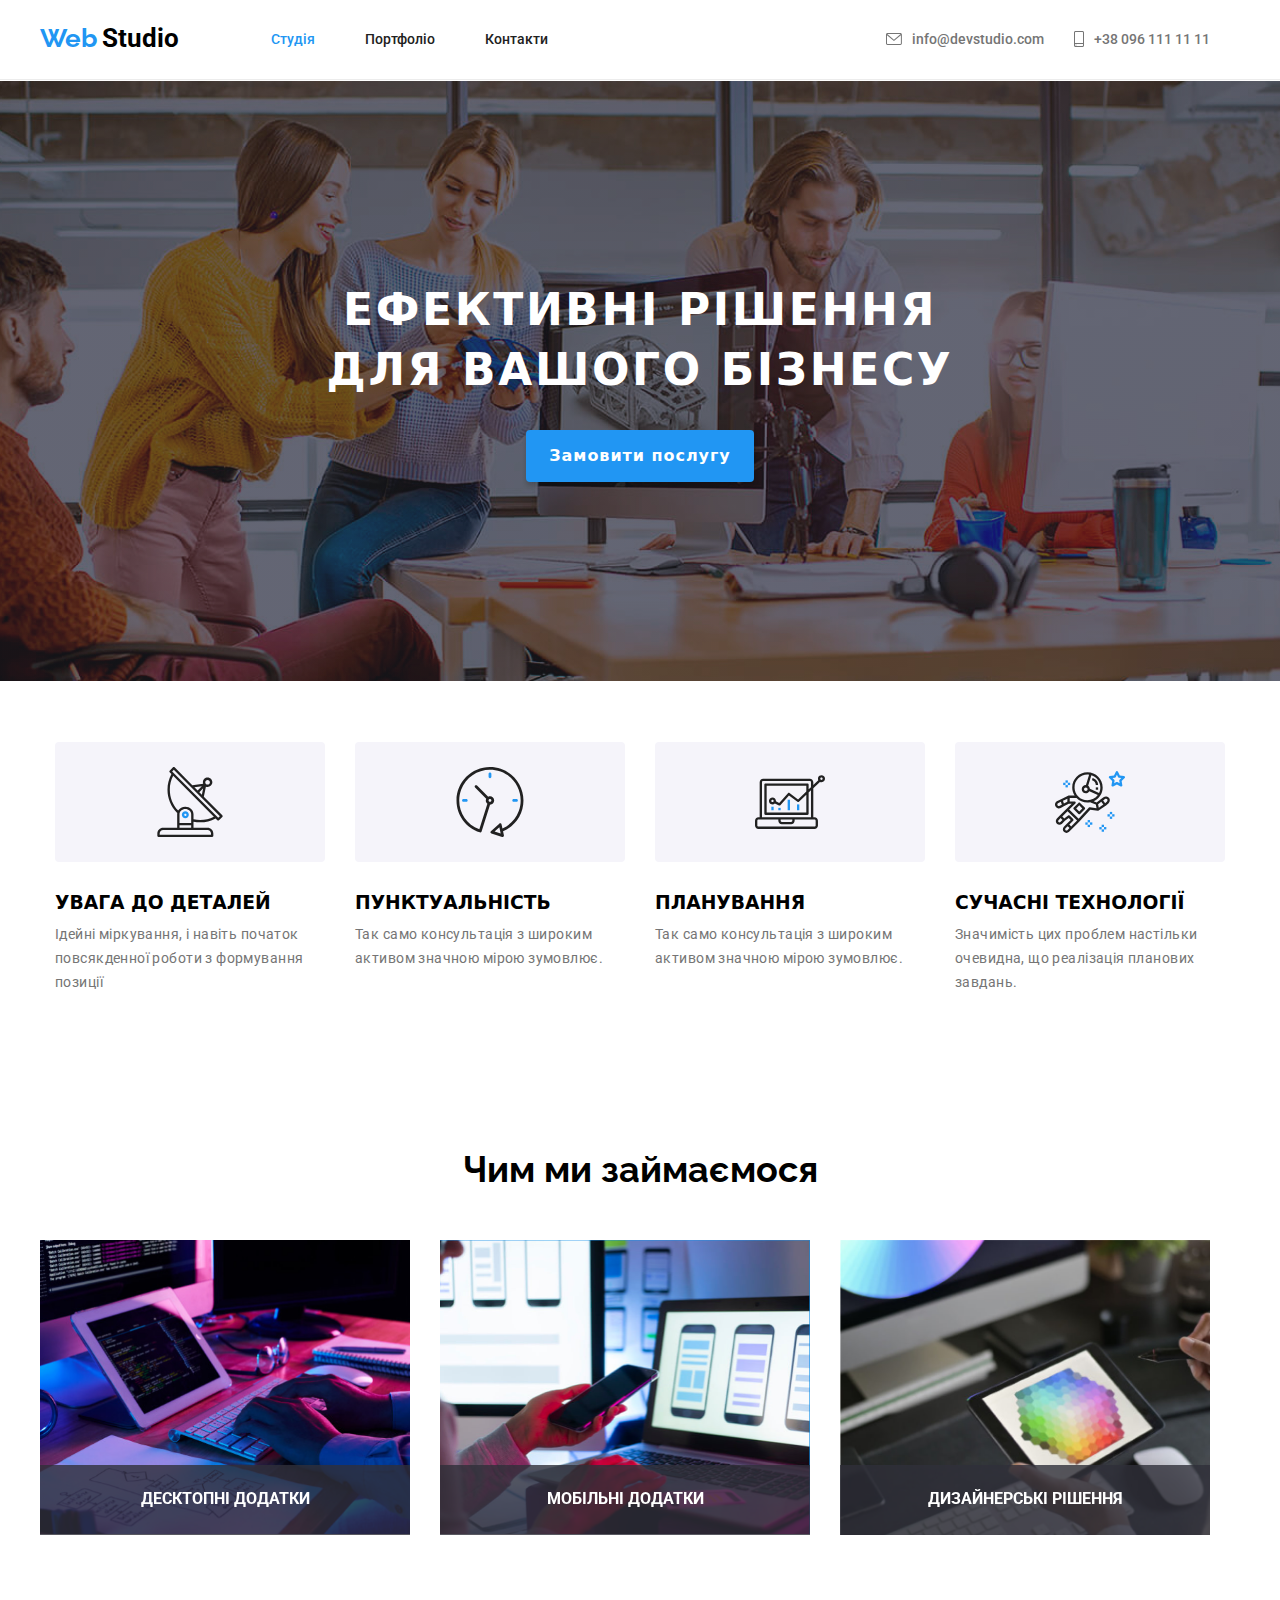
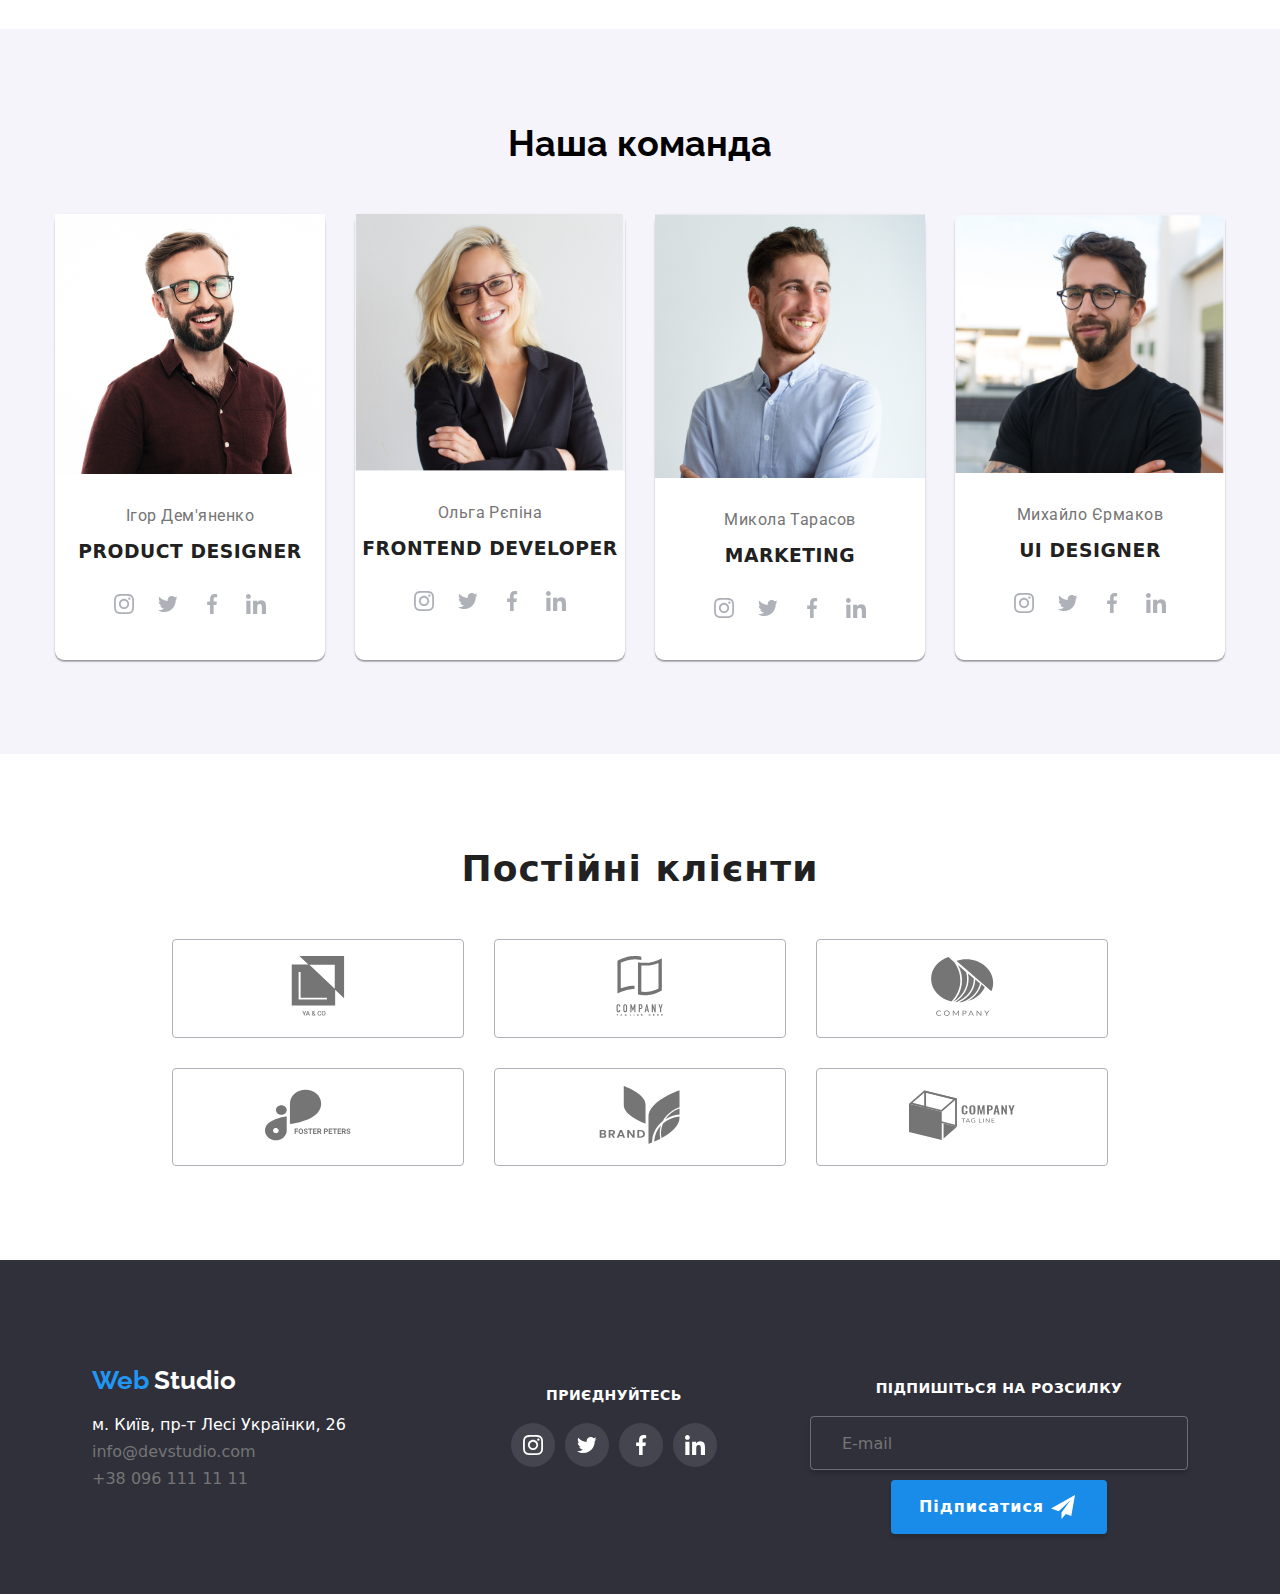
==== commit a3281cee: "Add mobile-menu" ====
--- a/index.html
+++ b/index.html
@@ -22,16 +22,32 @@
 						<span></span>
 					</div>
 					<ul class="header__nav-list">
-						<li class="header__nav-item">
+						<li class="header__nav-item studio-item">
 							<a class="header__nav-link header__nav-link--active" href="index.html">Студія</a>
 						</li>
 						<div class="header__line-menu"></div>
-						<li class="header__nav-item">
+						<li class="header__nav-item portfolio-item">
 							<a class="header__nav-link" href="portfolio.html">Портфоліо</a>
 						</li>
 						<li class="header__nav-item">
 							<a class="header__nav-link" href="/">Контакти</a>
 						</li>
+						<li class="header__contact-item burger__menu--contact">
+							<a href="tel:+380961111111" class="header__contact-tel">
+								+38 096 111 11 11
+							</a>
+						</li>
+						<li class="header__contact-item burger__menu--contact">
+							<a href="mailto:info@devstudio.com" class="header__contact-email">
+								info@devstudio.com
+							</a>
+						</li>
+						<div class="social-links">
+							<a href="./" class="instagram-link">Instagram</a>
+							<a href="./" class="twitter-link">Twitter</a>
+							<a href="./" class="facebook-link">Facebook</a>
+							<a href="./" class="linkedin-link">LinkedIn</a>
+						</div>
 					</ul>
 				</nav>
 				<ul class="header__contact-list">
--- a/css/main.min.css
+++ b/css/main.min.css
@@ -1 +1 @@
-*,*::before,*::after{box-sizing:inherit}body{margin:0}h1,h2,h3,h4,h5,h6,p{margin:0}ol,ul{margin:0;padding:0;list-style:none}a{text-decoration:none}img{display:block;max-width:100%;height:auto}.footer__form-submit,.footer__container--flex,.header__contact-list,.header__nav-list .header__nav-item .header__nav-link,.header__container--flex{display:flex;align-items:center}.modal__field--checkbox,.portfolio__projects,.portfolio .portfoliio__list,.portfolio .portfolio__buttons{display:flex;justify-content:center}.container{width:100%;margin:0 auto;outline:1px dotted tomato}@media screen and (min-width: 1200px){.container{max-width:1200px}}@media screen and (min-width: 768px){.container{max-width:768px}}@media screen and (min-width: 480px){.container{max-width:480px}}.header{padding-top:24px;padding-bottom:25px}.header__burger-menu{display:none}.header__link-logo{margin-right:93px}.header__logo-web{font-family:"Raleway",sans-serif;font-weight:700;font-size:26px;color:#2196f3}.header__logo-studio{font-family:"Roboto",sans-serif;font-weight:700;font-size:26px;color:#000}.header__nav{display:flex;justify-content:space-between;align-items:center;margin-right:318px}.header__nav-list{display:flex}.header__nav-list .header__nav-item:not(:last-child){margin-right:50px}.header__nav-list .header__nav-item .header__nav-link{position:relative;font-family:"Roboto",sans-serif;font-weight:500;font-size:14px;color:#212121;transition:color 250ms cubic-bezier(0.4, 0, 0.2, 1)}.header__nav-list .header__nav-item .header__nav-link:hover{color:#2196f3}.header__nav-list .header__nav-item .header__nav-link--active{color:#2196f3}.header__nav-list .header__nav-item .header__nav-link--active::after{content:"";display:block;position:absolute;width:0;height:4px;top:44px;left:0;background-color:#188ce8;border-radius:15px;animation:pulse 2s infinite}.header__nav-list .header__nav-item .header__nav-link--active:hover::after{width:100%}.header__contact-list{font-family:"Roboto",sans-serif;font-weight:500;font-size:14px}.header__contact-email,.header__contact-tel{color:#757575;display:flex;align-items:center;gap:10px;fill:#757575;transition:color 250ms cubic-bezier(0.4, 0, 0.2, 1),fill 250ms cubic-bezier(0.4, 0, 0.2, 1)}.header__contact-email:hover,.header__contact-tel:hover{color:#2196f3}.header__contact-email:first-child,.header__contact-tel:first-child{margin-right:30px}.header__contact-item:hover .header__contact-email,.header__contact-tel:hover{color:#188ce8;fill:#2196f3;transition-duration:250ms;transition-timing-function:cubic-bezier(0.4, 0, 0.2, 1);transition-delay:0}@keyframes pulse{0%{width:0}50%{width:100%}100%{width:0}}@media screen and (min-width: 320px){.header__nav-list,.header__contact-list{display:none}.header__link-logo{margin-left:10px;display:flex}.header__logo-web{font-family:"Raleway",sans-serif;font-weight:700;font-size:24px;color:#2196f3;letter-spacing:.03em}.header__logo-studio{font-family:"Roboto",sans-serif;font-weight:700;font-size:24px;letter-spacing:.03em;color:#000}.header__burger-menu{display:block;position:relative;width:30px;height:20px;z-index:3;margin-left:50px}.header__burger-menu span{content:"";position:absolute;background-color:#212121;left:0;width:100%;height:2px;top:9px;z-index:2;height:3px;transition:all .3s ease 0s}.header__burger-menu::before,.header__burger-menu::after{content:"";background-color:#212121;position:absolute;width:100%;height:3px;transition:all .3s ease 0s}.header__burger-menu::before{top:0}.header__burger-menu::after{bottom:0}.header__burger-menu.active span{transform:scale(0)}.header__burger-menu.active:before{transform:rotate(45deg);top:8px}.header__burger-menu.active:after{transform:rotate(-45deg);bottom:9px}.header__nav-list{display:flex;flex-direction:column;padding-top:50px;align-items:center;position:fixed;top:-100%;left:0;width:100%;height:100px;background-color:#fff;z-index:1;transition:all .3s ease 0s}.header__nav-list.active{display:flex;flex-direction:column;padding-top:110px;align-items:center;position:fixed;top:0;left:0;width:100%;height:100px;background-color:#fff;z-index:1;transition:all .3s ease 0s}.header__nav-list{display:flex;flex-direction:column;align-items:center}.header__nav-list{font-size:18px}}@media screen and (min-width: 480px){.header__link-logo{margin-left:10px;display:flex}.header__logo-web{font-family:"Raleway",sans-serif;font-weight:700;font-size:24px;color:#2196f3;letter-spacing:.03em}.header__logo-studio{font-family:"Roboto",sans-serif;font-weight:700;font-size:24px;letter-spacing:.03em;color:#000}}@media screen and (min-width: 768px){.header__nav-list,.header__contact-list{display:flex}.header__burger-menu{display:none}.header__nav-list{display:flex;flex-direction:row;padding-top:0;align-items:center;position:relative;top:0%;left:0;width:0;height:0;background-color:#fff;z-index:1;transition:all .3s ease 0s}.header__contact-list{display:block;margin-left:50px}.header__contact-tel,.header__contact-email{margin-right:0}.header__contact-email:first-child,.header__contact-tel:first-child{margin-right:0}}.hero{object-fit:cover;font-weight:700;font-size:44px;letter-spacing:.06em;text-transform:uppercase;text-align:center;background-image:linear-gradient(rgba(47, 48, 58, 0.4), rgba(47, 48, 58, 0.4)),url("../images/background.png");background-color:var(--color-background-section-first);background-repeat:no-repeat;background-position:center;background-size:480px 400px;color:#fff}.hero__container--flex-column{display:flex;align-items:center;flex-direction:column}.hero__title{font-family:var(--font-family);font-weight:900;font-size:26px;line-height:162%;letter-spacing:.06em;text-transform:uppercase;text-align:center;color:#fff}.hero__button{font-weight:700;font-size:16px;line-height:1.5;letter-spacing:.06em;text-align:center;width:216px;height:50px;background:#2196f3;color:#fff;border-radius:4px;border:none;box-shadow:0 4px 4px 0 rgba(0,0,0,.15)}.hero__button:active{background-color:#188ce8}@media screen and (max-width: 780px){.hero{background-image:linear-gradient(rgba(47, 48, 58, 0.4), rgba(47, 48, 58, 0.4)),url("../images/background.png");background-size:768px 400px}}@media screen and (max-width: 1200px){.hero{background-image:linear-gradient(rgba(47, 48, 58, 0.4), rgba(47, 48, 58, 0.4)),url("../images/background.png");background-size:1600px 600px,1600px 600px;padding:200px 0}}@media screen and (max-width: 480px){.hero{object-fit:cover;background-image:linear-gradient(rgba(47, 48, 58, 0.4), rgba(47, 48, 58, 0.4)),url("../images/background.png");background-color:var(--color-background-section-first);background-repeat:no-repeat;background-position:center;background-size:480px 400px;color:#fff;padding:100px 0}.hero__container--flex-column{display:flex;align-items:center;flex-direction:column}.hero__title{color:#fff;width:360px;font-family:"Roboto";font-weight:900;font-size:26px;line-height:137%;letter-spacing:.06em;text-transform:uppercase;text-align:center;font-style:normal;color:#f5f4fa;margin-bottom:30px}.hero__button{font-weight:700;font-size:16px;line-height:1.5;letter-spacing:.06em;text-align:center;width:200px;height:50px;background:#2196f3;color:#fff;border-radius:4px;border:none;box-shadow:0 4px 4px 0 rgba(0,0,0,.15)}.hero__button:active{background-color:#188ce8}}@media screen and (max-width: 768px){.hero{object-fit:cover;background-image:linear-gradient(rgba(47, 48, 58, 0.4), rgba(47, 48, 58, 0.4)),url("../images/background.png");background-color:var(--color-background-section-first);background-repeat:no-repeat;background-position:center;background-size:768px 400px;color:#fff;padding:100px 0}.hero__container--flex-column{display:flex;align-items:center;flex-direction:column}.hero__title{color:#fff;width:360px;font-family:"Roboto";font-weight:900;font-size:26px;line-height:137%;letter-spacing:.06em;text-transform:uppercase;text-align:center;font-style:normal;color:#f5f4fa;margin-bottom:30px}.hero__button{font-weight:700;font-size:16px;line-height:1.5;letter-spacing:.06em;text-align:center;width:200px;height:50px;background:#2196f3;color:#fff;border-radius:4px;border:none;box-shadow:0 4px 4px 0 rgba(0,0,0,.15)}.hero__button:active{background-color:#188ce8}}.keyaspects{margin:60px 0}.keyaspects>.container{display:flex;flex-direction:column;justify-content:center;padding:0 15px}@media screen and (max-width: 1200px){.keyaspects>.container{padding:0}}.keyaspects__item-title{margin-bottom:10px}.keyaspects__list{display:flex;flex-direction:column;gap:30px;flex-wrap:wrap}@media screen and (max-width: 780px){.keyaspects__list{display:flex;flex-direction:row}}.keyaspects__items{display:flex;flex-direction:column}@media screen and (max-width: 780px){.keyaspects__items{flex-basis:calc((100% - 30px)/2)}}@media screen and (max-width: 1200px){.keyaspects__items{flex-basis:270px}}.keyaspects__image--container{display:flex;align-items:center;justify-content:center;width:270px;height:120px;margin-bottom:30px;background-repeat:no-repeat;background-position:center;border-radius:4px;background-color:#f5f4fa}.keyaspects__items:nth-child(1):before{background-image:url(../images/antenna.png)}.keyaspects__items:nth-child(2):before{background-image:url(../images/clock.png)}.keyaspects__items:nth-child(3):before{background-image:url(../images/diagram.png)}.keyaspects__items:nth-child(4):before{background-image:url(../images/astronaut.png)}.keyaspects__items:not(:last-child){margin-right:30px}.keyaspects .team-position,.keyaspects .whatwedo-title,.keyaspects__title,.keyaspects .team-title{font-family:"Roboto",sans-serif;font-weight:700;line-height:1.5;letter-spacing:.03em;color:#212121;text-align:center}.keyaspects__title{margin-bottom:50px;display:none}.keyaspects__item-text,.keyaspects .team-text{font-family:"Roboto",sans-serif;font-weight:400;line-height:1.5;letter-spacing:.03em;color:#757575}.whatwedo{padding-top:94px;padding-bottom:94px}.whatwedo__title{font-family:"Raleway",sans-serif;font-weight:700;font-size:36px;margin-bottom:50px;text-align:center}.whatwedo__list{display:flex}.whatwedo__item{position:relative}.whatwedo__text{display:flex;align-items:center;justify-content:center;font-family:"Roboto",sans-serif;font-weight:700;position:absolute;background-color:rgba(47,48,58,.8);color:#fff;bottom:0;width:370px;height:70px;text-align:center}.whatwedo__item:nth-child(1){margin-right:30px}.whatwedo__item:nth-child(2){margin-right:30px}@media screen and (max-width: 320px){.whatwedo{display:none}}@media screen and (max-width: 480px){.whatwedo{display:none}}@media screen and (max-width: 768px){.whatwedo{display:none}}.team{background:#f5f4fa;padding-top:94px;padding-bottom:94px}.team__title{font-family:"Raleway",sans-serif;font-weight:700;font-size:36px;margin-bottom:50px;text-align:center}.team__text{font-family:"Roboto",sans-serif;font-weight:400;font-size:16px;line-height:1.5;letter-spacing:.03em;color:#757575;margin-top:30px;text-align:center}.team__item:not(:last-child){margin-right:30px}.team__item{background-color:#fff;border-radius:9px;padding-bottom:30px;width:270px;box-shadow:0 2px 1px 0 rgba(0,0,0,.2),0 1px 1px 0 rgba(0,0,0,.14),0 1px 3px 0 rgba(0,0,0,.12);background:#fff}.team__position{background-color:#fff;font-weight:700;line-height:1.5;letter-spacing:.03em;text-transform:uppercase;color:#212121;text-align:center;margin-top:10px}.team__social-media{display:flex;align-items:center;justify-content:center;margin:0 auto}.team__social-media-link{display:flex;align-items:center;justify-content:center;padding:12px;fill:#fff;background-color:rgba(255,255,255,.1);border-radius:100%;margin-top:16px;fill:#afb1b8}.team__social-media-link:hover{padding:12px;fill:#fff;background-color:#188ce8;transition-duration:250ms;transition-timing-function:cubic-bezier(0.4, 0, 0.2, 1);transition-delay:0}.team__list{display:flex;flex-direction:column;gap:30px}@media screen and (max-width: 320px){.team__list{display:flex;flex-direction:column}.team__item{margin:25px}}@media screen and (max-width: 480px){.team__list{display:flex;flex-direction:column}.team__item{margin:25px}}@media screen and (max-width: 768px){.team__item{margin-left:15px;margin-bottom:30px}.team__item:not(:last-child){margin-right:0}.team__item:nth-child(1){margin-right:15px}.team__item:nth-child(3){margin-right:15px}.team__item{background-color:#fff;border-radius:9px;padding-bottom:30px;width:354px;height:536px;box-shadow:0 2px 1px 0 rgba(0,0,0,.2),0 1px 1px 0 rgba(0,0,0,.14),0 1px 3px 0 rgba(0,0,0,.12);background:#fff}.team__photo{width:354px}}.customers{padding:94px 0 94px}.customers>.container{padding:0 15px}@media screen and (max-width: 1200px){.customers>.container{padding:0}}.customers__title{font-weight:700;font-size:36px;letter-spacing:.03em;text-align:center;color:#212121;margin-bottom:50px}.customers__list{display:flex;flex-wrap:wrap;gap:30px}.customers__link{fill:#757575;border:1px solid #afb1b8;padding:16px 32px;border-radius:4px}.customers__link:hover{fill:#188ce8;border:1px solid #188ce8;padding:16px 32px;border-radius:4px;transition-duration:250ms;transition-timing-function:cubic-bezier(0.4, 0, 0.2, 1);transition-delay:0}@media screen and (max-width: 320px){.customers__list{display:flex;flex-direction:column;align-items:center;gap:30px}}@media screen and (max-width: 480px){.customers__list{display:flex;flex-direction:column;align-items:center;gap:30px}}@media screen and (max-width: 768px){.customers__list{display:flex;gap:30px}.customers__list{justify-content:center}.customers__icon{width:226px;height:92px}}.footer{background:#2f303a;padding:60px 0}.footer__logo-studio{font-family:"Raleway";font-weight:700;font-size:26px;color:#fff;margin-bottom:16px}.footer__address{margin-right:70px}.footer__address-content{margin-top:20px;font-style:normal}.footer__join-text{color:#fff;margin-bottom:20px}.footer__social-media{display:flex;align-items:center;justify-content:center;gap:10px;margin:0 auto}.footer__social-link{display:flex;align-items:center;justify-content:center;padding:12px;fill:#fff;background-color:rgba(255,255,255,.1);border-radius:100%}.footer__social-link:hover{background-color:#188ce8;transition-duration:250ms;transition-timing-function:cubic-bezier(0.4, 0, 0.2, 1);transition-delay:0}.footer__address-item{color:#fff}.footer__address-item:not(:first-child){margin-top:9px}.footer__address-email,.footer__address-tel{color:#757575}.footer__form-container{display:flex;align-items:center;justify-content:center;gap:10px}.footer__form{margin-left:93px}.footer__form-email::placeholder{padding:15px}.footer__form-email{width:358px;height:50px;box-shadow:0 4px 4px 0 rgba(0,0,0,.15);background:rgba(33,150,243,0);border:1px solid rgba(255,255,255,.3);border-radius:4px;margin:0;padding-left:16px;color:#afb1b8}.footer__form-text{font-weight:700;font-size:14px;letter-spacing:.03em;text-transform:uppercase;color:#fff;margin-bottom:20px}.footer__form-submit{padding:10px 28px;box-shadow:0 4px 4px 0 rgba(0,0,0,.15);border-radius:4px;width:160px;height:34px;font-weight:700;font-size:16px;line-height:187%;letter-spacing:.06em;color:#fff;background:url(../images/telegram.svg) no-repeat;background-position:160px;background-color:#188ce8;border:none}@media screen and (max-width: 320px){.footer__container--flex,.footer__form-container{display:flex;flex-direction:column}.footer__address{margin-right:0}.footer__join-text,.footer__address,.footer__form-text{text-align:center}.footer__join-text,.footer__form-text{margin-top:20px}.footer__form{margin:0 auto}.footer__form-email{width:300px;height:50px;box-shadow:0 4px 4px 0 rgba(0,0,0,.15);background:rgba(33,150,243,0);border:1px solid rgba(255,255,255,.3);border-radius:4px;margin:0;padding-left:16px;color:#afb1b8}}@media screen and (max-width: 480px){.footer__container--flex,.footer__form-container{display:flex;flex-direction:column}.footer__address{margin-right:0}.footer__join-text,.footer__address,.footer__form-text{text-align:center}.footer__join-text,.footer__form-text{margin-top:20px}.footer__form{margin:0 auto}.footer__form-email{width:300px;height:50px;box-shadow:0 4px 4px 0 rgba(0,0,0,.15);background:rgba(33,150,243,0);border:1px solid rgba(255,255,255,.3);border-radius:4px;margin:0;padding-left:16px;color:#afb1b8}}@media screen and (max-width: 768px){.footer__container--flex,.footer__form-container{display:flex;flex-wrap:wrap;justify-content:center}.footer__join-text,.footer__address,.footer__form-text{text-align:center}.footer__join-text,.footer__form-text{margin-top:20px}.footer__form{display:flex;flex-direction:column;margin-top:102px}.footer__form-email{width:450px;height:50px;box-shadow:0 4px 4px 0 rgba(0,0,0,.15);background:rgba(33,150,243,0);border:1px solid rgba(255,255,255,.3);border-radius:4px;margin:0;padding-left:16px;color:#afb1b8}}.portfolio{padding-top:94px;padding-bottom:94px}.portfolio .portfolio__title{font-family:"Raleway",sans-serif;color:#212121;margin-bottom:32px;text-align:center}.portfolio .portfolio__buttons{flex-wrap:wrap;padding-bottom:50px}.portfolio .portfoliio__list{padding-bottom:16px;margin-bottom:38px}.portfolio .portfolio__item{font-family:"Roboto",sans-serif;font-size:16px;width:73px;height:38px;background-color:#f5f4fa;color:#000;border-radius:4px;margin:8px}.portfolio .portfolio__item:hover{box-shadow:0 2px 1px 0 rgba(0,0,0,.2),0 1px 1px 0 rgba(0,0,0,.14),0 1px 3px 0 rgba(0,0,0,.12);background:#fff;transition-duration:250ms;transition-timing-function:cubic-bezier(0.4, 0, 0.2, 1);transition-delay:0}.portfolio__button--all,.portfolio__button--website,.portfolio__button--app,.portfolio__button--design,.portfolio__button--marketing{font-family:"Roboto",sans-serif;font-size:16px;font-weight:500;line-height:162%;letter-spacing:.03em;text-align:center;color:#000;border-radius:4px;border:none;padding:6px 25px;margin-right:8px}.portfolio__button--all:active,.portfolio__button--website:active,.portfolio__button--app:active,.portfolio__button--design:active,.portfolio__button--marketing:active{color:#fff;background-color:#188ce8;box-shadow:0 2px 2px 0 rgba(0,0,0,.12),0 1px 2px 0 rgba(0,0,0,.08),0 3px 1px 0 rgba(0,0,0,.1)}.portfolio__projects{flex-wrap:wrap;gap:30px;flex-basis:calc((100% - 90px)/3)}.portfolio__projects .portfolio__project-item{width:370px}.portfolio__projects .portfolio__project-item:hover{box-shadow:0 2px 1px 0 rgba(0,0,0,.2),0 1px 1px 0 rgba(0,0,0,.14),0 1px 3px 0 rgba(0,0,0,.12);background:#fff;transition-duration:250ms;transition-timing-function:cubic-bezier(0.4, 0, 0.2, 1);transition-delay:0}.portfolio__projects .portfolio__project-item .portfolio__project-title{font-family:"Roboto",sans-serif;font-weight:700;font-size:18px;line-height:32px;letter-spacing:.06em;color:#212121;margin-bottom:4px}.portfolio__projects .portfolio__project-item .portfolio__project-text{font-family:"Roboto",sans-serif;font-weight:400;font-size:16px;line-height:187%;letter-spacing:.03em;color:#757575}.portfolio__projects .portfolio__project-item .portfolio__project-description{padding:20px 24px;border-right:1px solid #eee;border-left:1px solid #eee;border-bottom:1px solid #eee}.portfolio__image-container{position:relative;width:370px;height:294px;overflow:hidden}.portfolio__image-container:hover .portfolio__overlay{transform:translateY(0)}.portfolio__image-container .portfolio__overlay{position:absolute;top:0;left:0;width:100%;height:100%;background-color:rgba(33,150,243,.9);transform:translateY(100%);transition:transform 250ms ease-in-out;padding:63px 24px;z-index:1}.portfolio__image-container .portfolio__overlay .portfolio__overlay-text{font-weight:400;font-size:18px;line-height:156%;letter-spacing:.03em;width:322px;color:#fff}.portfolio__image--techno-kryak{position:absolute;top:0;left:0;width:100%;height:100%;z-index:0}.display-title{display:none}@media screen and (max-width: 320px){.portfolio__project-item{width:320px}.portfolio__image-container{position:relative;width:320px;height:294px}.portfolio__buttons{margin-left:20px;padding-bottom:50px}}.backdrop{position:fixed;top:0;left:0;width:100%;height:100%;background-color:rgba(0,0,0,.5);text-transform:none;opacity:1;transition:opacity 300ms ease-in-out}.backdrop__modal--hidden .modal{transform:translate(-50%, -50%) scale(0);opacity:0}.backdrop__modal--hidden{opacity:0;pointer-events:none;transition:opacity 300ms ease-in-out}.backdrop .no-scroll{overflow:hidden}.modal{position:absolute;top:50%;left:50%;width:528px;height:621px;color:#212121;background-color:#fff;transform:translate(-50%, -50%) scale(1);border-radius:4px;box-shadow:2px 2px 4px rgba(0,0,0,.2);transition:transform 300ms cubic-bezier(0.83, -0.08, 0.32, 1) 500ms,transform 300ms cubic-bezier(0.83, -0.08, 0.32, 1) 500ms}.modal__close-btn{width:30px;height:30px;border-radius:50px;border:1px solid #e6e6e6;background:url(../images/close.svg) no-repeat center;background-size:11px 11px}.modal .modal__close-btn{position:absolute;top:10px;right:10px}.modal__form{position:relative;font-size:12px;margin:0 40px 0}.modal__input--name,.modal__input--phone,.modal__input--email{padding-left:40px}.modal__input--name{background:url(../images/user.svg) no-repeat left center;background-position:15px 14px}.modal__input--phone{background:url(../images/phone.svg) no-repeat left center;background-position:15px 14px}.modal__input--email{background:url(../images/email.svg) no-repeat left center;background-position:15px 14px}.modal__label--name,.modal__label--phone,.modal__label--email,.modal__label--comment{position:absolute;left:0;color:#757575;letter-spacing:.01em;font-weight:400}.modal__textarea--comment{font-family:var(--font-family);font-weight:400;font-size:12px;letter-spacing:.01em;color:rgba(117,117,117,.5)}.modal__text{margin:40px 0 12px;letter-spacing:.03em;font-size:20px;font-weight:700;color:#212121}.modal__label--checkbox{margin-right:5px;font-weight:400;color:#757575}.modal__link--terms{font-size:14px;text-decoration:underline;font-weight:400;color:#2196f3}.modal__submit-btn{width:200px;height:50px;font-weight:700;font-size:16px;line-height:1.5;letter-spacing:.06em;text-align:center;background:#2196f3;color:#fff;border-radius:4px;border:none;box-shadow:0 4px 4px 0 rgba(0,0,0,.15);margin-top:30px}.modal__field--checkbox{margin-top:20px;font-size:14px;line-height:171%;letter-spacing:.03em;width:425px}.modal__checkbox:focus{border-color:#eee}.modal__checkbox{margin-right:8px;width:16px;height:15px;border-color:#212121}input[type=text]{outline:none}input[type=tel]:focus{outline:none}input[type=email]:focus{outline:none}textarea:focus{outline:none}input[type=text]:focus{border:2px solid #188ce8}input[type=tel]:focus{border:2px solid #188ce8}input[type=email]:focus{border:2px solid #188ce8}textarea:focus{border:2px solid #188ce8}textarea::placeholder{letter-spacing:.01em;color:rgba(117,117,117,.5)}textarea{padding:12px 16px;width:448px;height:120px;border:1px solid #e6e6e6;border-radius:4px;resize:none}input{width:448px;height:40px;margin-top:4px;margin-bottom:10px;border:1px solid #e6e6e6;border-radius:4px}@media screen and (max-width: 320px){.modal{width:300px;height:600px}.modal__form{margin:0 10px 0}.modal__input--name,.modal__input--phone,.modal__input--email{padding-left:40px}.modal__field--checkbox{margin-top:20px;font-size:10px;line-height:171%;letter-spacing:0em;width:320px;justify-content:start;align-items:center}.modal__link--terms{font-size:10px;text-decoration:underline;font-weight:400}input{width:235px;height:40px;margin-top:4px;margin-bottom:5px}textarea{padding:12px 16px;width:240px;height:120px;border:1px solid #e6e6e6;border-radius:4px;resize:none}}/*# sourceMappingURL=main.min.css.map */+*,*::before,*::after{box-sizing:inherit}body{margin:0}h1,h2,h3,h4,h5,h6,p{margin:0}ol,ul{margin:0;padding:0;list-style:none}a{text-decoration:none}img{display:block;max-width:100%;height:auto}.footer__form-submit,.footer__container--flex,.header__contact-list,.header__nav-list .header__nav-item .header__nav-link,.header__container--flex{display:flex;align-items:center}.modal__field--checkbox,.portfolio .portfoliio__list{display:flex;justify-content:center}.container{width:100%;max-width:1200px;margin:0 auto}@media(min-width: 1200px){.container{max-width:1200px}}@media(min-width: 769px)and (max-width: 1199px){.container{max-width:768px}}@media(max-width: 768px){.container{max-width:480px}}.header{width:100%;border-bottom:1px solid #ececec;padding:24px 0 25px}.header__container--flex{display:flex;justify-content:space-between}.header__burger-menu{display:none}.header__logo-web,.header__logo-studio{font-weight:700;font-size:26px}.header__logo-web{font-family:"Raleway",sans-serif;color:#2196f3}.header__logo-studio{font-family:"Roboto",sans-serif;color:#000;margin-right:92px}.header__nav{display:flex;justify-content:space-between;align-items:center}.header__nav-list{display:flex}.header__nav-list .header__nav-item:not(:last-child){margin-right:50px}.header__nav-list .header__nav-item .header__nav-link{position:relative;font-family:"Roboto",sans-serif;font-weight:500;font-size:14px;color:#212121;transition:color 250ms cubic-bezier(0.4, 0, 0.2, 1)}.header__nav-list .header__nav-item .header__nav-link:hover{color:#2196f3}.header__nav-list .header__nav-item .header__nav-link--active{color:#2196f3}.header__nav-list .header__nav-item .header__nav-link--active::after{content:"";display:block;position:absolute;width:0;height:4px;top:44px;left:0;background-color:#188ce8;border-radius:15px;animation:pulse 2s infinite}.header__nav-list .header__nav-item .header__nav-link--active:hover::after{width:100%}.header__contact-list{font-family:"Roboto",sans-serif;font-weight:500;font-size:14px}.header__contact-email,.header__contact-tel{color:#757575;display:flex;align-items:center;gap:10px;fill:#757575;transition:color 250ms cubic-bezier(0.4, 0, 0.2, 1),fill 250ms cubic-bezier(0.4, 0, 0.2, 1)}.header__contact-email:hover,.header__contact-tel:hover{color:#2196f3}.header__contact-email:first-child,.header__contact-tel:first-child{margin-right:30px}.header__contact-item:hover .header__contact-email,.header__contact-tel:hover{color:#188ce8;fill:#2196f3;transition-duration:250ms;transition-timing-function:cubic-bezier(0.4, 0, 0.2, 1);transition-delay:0}@keyframes pulse{0%{width:0}50%{width:100%}100%{width:0}}@media screen and (min-width: 768px){.header__burger-menu{display:none}.header__contact-list{display:block}.burger__menu--contact,.social-links{display:none}}@media screen and (min-width: 1200px){.header__contact-list{display:flex}}@media screen and (max-width: 767px){.header__nav{display:flex;justify-content:space-between;align-items:center;margin-right:0;width:100%}.header__nav-list .header__nav-item .header__nav-link{font-weight:500;font-size:40px;letter-spacing:.02em;text-align:left}.header .header__nav-list .header__nav-item .header__nav-link--active::after{animation:none}.header__nav-list,.header__contact-list{display:none}.header__logo-web{padding-left:15px}.header__logo-studio,.header__logo-web{font-weight:700;font-size:24px;letter-spacing:.03em}.header__burger-menu{display:block;position:relative;width:30px;height:20px;z-index:3}.header__burger-menu span{content:"";position:absolute;background-color:#212121;left:0;width:100%;height:2px;top:9px;z-index:2;height:3px;border-radius:15px;transition:all .3s ease 0s}.header__burger-menu::before,.header__burger-menu::after{content:"";background-color:#212121;position:absolute;width:100%;height:3px;transition:all .3s ease 0s;border-radius:15px}.header__burger-menu::before{top:0}.header__burger-menu::after{bottom:0}.header__burger-menu.active span{transform:scale(0)}.header__burger-menu.active:before{transform:rotate(45deg);top:8px;border-radius:15px}.header__burger-menu.active:after{transform:rotate(-45deg);bottom:9px;border-radius:15px}.header__nav-list{display:flex;flex-direction:column;padding-top:50px;justify-content:left;align-items:center;position:fixed;top:-1000%;left:0;width:100%;height:100px;background-color:#fff;z-index:1;transition:all .3s ease 0s}.header__nav-list.active{display:flex;padding-top:110px;align-items:start;top:0;height:100%;padding-left:40px}.header__nav-list{display:flex;flex-direction:column;align-items:center}.header__nav-list{font-size:18px}.header__nav-list .header__nav-item:not(:last-child){margin-right:0}.burger__menu--contact{display:flex}.header__contact-email{font-weight:500;font-size:24px;letter-spacing:.02em;margin-bottom:64px;font-family:"Roboto",sans-serif}.header__contact-tel{font-weight:500;font-size:34px;letter-spacing:.02em;padding-top:302px;padding-bottom:32px;font-family:"Roboto",sans-serif;color:#2196f3}.studio-item,.portfolio-item{padding-bottom:32px}.social-links{font-family:"Roboto",sans-serif;font-weight:500;font-size:18px;line-height:122%;letter-spacing:.02em;color:#2196f3}.instagram-link,.twitter-link,.facebook-link{margin-right:20px}}.hero{object-fit:cover;font-weight:700;font-size:44px;letter-spacing:.06em;text-transform:uppercase;text-align:center;background-image:linear-gradient(rgba(47, 48, 58, 0.4), rgba(47, 48, 58, 0.4)),url("../images/background.png");background-color:var(--color-background-section-first);background-repeat:no-repeat;background-position:center;background-size:1600px 600px;color:#fff;padding:200px 0}@media screen and (max-width: 780px){.hero{background-image:linear-gradient(rgba(47, 48, 58, 0.4), rgba(47, 48, 58, 0.4)),url("../images/background.png");background-size:400px 400px}}@media screen and (max-width: 1200px){.hero{background-image:linear-gradient(rgba(47, 48, 58, 0.4), rgba(47, 48, 58, 0.4)),url("../images/background.png");background-size:768px 400px}}.hero__container--flex-column{display:flex;align-items:center;flex-direction:column}.hero__title{font-family:var(--font-family);font-weight:900;font-size:44px;line-height:136%;letter-spacing:.06em;text-transform:uppercase;text-align:center;color:#fff;width:696px;margin-bottom:30px}.hero__button{font-weight:700;font-size:16px;line-height:187%;letter-spacing:.06em;text-align:center;width:216px;height:50px;background:#2196f3;color:#fff;border-radius:4px;border:none;box-shadow:0 4px 4px 0 rgba(0,0,0,.15)}.hero__button:active{background-color:#188ce8}@media screen and (max-width: 768px){.hero{padding:118px}.hero__title{font-size:26px;line-height:162%;width:390px}}@media screen and (max-width: 480px){.hero__title{font-size:26px;line-height:162%;width:390px}}.keyaspects{margin:60px 0}.keyaspects>.container{display:flex;flex-direction:column;justify-content:center;padding:0 15px}@media screen and (max-width: 1200px){.keyaspects>.container{padding:0}}.keyaspects__item-title{margin-bottom:10px}.keyaspects__list{display:flex;flex-wrap:wrap;justify-content:center;gap:30px}.keyaspects__image--container{display:flex;align-items:center;justify-content:center;width:270px;height:120px;margin-bottom:30px;background-repeat:no-repeat;background-position:center;border-radius:4px;background-color:#f5f4fa}.keyaspects__items:nth-child(1):before{background-image:url(../images/antenna.png)}.keyaspects__items:nth-child(2):before{background-image:url(../images/clock.png)}.keyaspects__items:nth-child(3):before{background-image:url(../images/diagram.png)}.keyaspects__items:nth-child(4):before{background-image:url(../images/astronaut.png)}.keyaspects__title{font-family:"Roboto",sans-serif;font-weight:700;line-height:1.5;letter-spacing:.03em;color:#212121;text-align:center}.keyaspects__title{margin-bottom:50px;display:none}.keyaspects__item-text{font-family:"Roboto",sans-serif;font-weight:400;font-size:14px;line-height:171%;letter-spacing:.03em;width:270px;color:#757575}.whatwedo{padding-top:94px;padding-bottom:94px;display:none}.whatwedo__title{font-family:"Raleway",sans-serif;font-weight:700;font-size:36px;margin-bottom:50px;text-align:center}.whatwedo__list{display:flex}.whatwedo__item{position:relative}.whatwedo__text{display:flex;align-items:center;justify-content:center;font-family:"Roboto",sans-serif;font-weight:700;position:absolute;background-color:rgba(47,48,58,.8);color:#fff;bottom:0;width:100%;height:70px;text-align:center}.whatwedo__item:nth-child(1){margin-right:30px}.whatwedo__item:nth-child(2){margin-right:30px}@media screen and (min-width: 1200px){.whatwedo{display:flex}}.team{background:#f5f4fa;padding-top:94px;padding-bottom:94px}.team__title{font-family:"Raleway",sans-serif;font-weight:700;font-size:36px;margin-bottom:50px;text-align:center}.team__text{font-family:"Roboto",sans-serif;font-weight:400;font-size:16px;line-height:1.5;letter-spacing:.03em;color:#757575;margin-top:30px;text-align:center}.team__item{background-color:#fff;border-radius:9px;padding-bottom:30px;width:270px;box-shadow:0 2px 1px 0 rgba(0,0,0,.2),0 1px 1px 0 rgba(0,0,0,.14),0 1px 3px 0 rgba(0,0,0,.12);background:#fff}.team__position{background-color:#fff;font-weight:700;line-height:1.5;letter-spacing:.03em;text-transform:uppercase;color:#212121;text-align:center;margin-top:10px}.team__social-media{display:flex;align-items:center;justify-content:center;margin:0 auto}.team__social-media-link{display:flex;align-items:center;justify-content:center;padding:12px;fill:#fff;background-color:rgba(255,255,255,.1);border-radius:100%;margin-top:16px;fill:#afb1b8}.team__social-media-link:hover{padding:12px;fill:#fff;background-color:#188ce8;transition-duration:250ms;transition-timing-function:cubic-bezier(0.4, 0, 0.2, 1);transition-delay:0}.team__list{display:flex;flex-wrap:wrap;justify-content:center;gap:30px}.customers{padding:94px 0 94px}.customers>.container{padding:0 15px}@media screen and (max-width: 1200px){.customers>.container{padding:0}}.customers__title{font-weight:700;font-size:36px;letter-spacing:.03em;text-align:center;color:#212121;margin-bottom:50px}.customers__list{display:flex;flex-wrap:wrap;justify-content:center;gap:30px}.customers__link{fill:#757575;border:1px solid #afb1b8;padding:16px 32px;border-radius:4px}.customers__link:hover{fill:#188ce8;border:1px solid #188ce8;padding:16px 32px;border-radius:4px;transition-duration:250ms;transition-timing-function:cubic-bezier(0.4, 0, 0.2, 1);transition-delay:0}@media screen and (min-width: 768px){.customers__link{text-align:center;width:226px}}@media screen and (max-width: 480px){.customers__link{text-align:center;width:226px}}.footer{background:#2f303a;padding:60px 0}.footer__container--flex{display:flex;flex-wrap:wrap;justify-content:center}.footer__logo-studio{font-family:"Raleway";font-weight:700;font-size:26px;color:#fff;margin-bottom:16px}.footer__address{margin-right:70px}.footer__address-content{margin-top:20px;font-style:normal}.footer__join-text{font-weight:700;font-size:14px;letter-spacing:.03em;text-transform:uppercase;text-align:center;color:#fff;margin-bottom:20px}.footer__social-media{display:flex;align-items:center;justify-content:center;gap:10px;margin:0 auto}.footer__social-link{display:flex;align-items:center;justify-content:center;padding:12px;fill:#fff;background-color:rgba(255,255,255,.1);border-radius:100%}.footer__social-link:hover{background-color:#188ce8;transition-duration:250ms;transition-timing-function:cubic-bezier(0.4, 0, 0.2, 1);transition-delay:0}.footer__address-item{color:#fff}.footer__address-item:not(:first-child){margin-top:9px}.footer__address-email,.footer__address-tel{color:#757575}.footer__form-container{display:flex;align-items:center;justify-content:center;gap:10px}.footer__form{margin-left:93px}.footer__form-email::placeholder{padding:15px}.footer__form-email{width:358px;height:50px;box-shadow:0 4px 4px 0 rgba(0,0,0,.15);background:rgba(33,150,243,0);border:1px solid rgba(255,255,255,.3);border-radius:4px;margin:0;padding-left:16px;color:#afb1b8}.footer__form-text{font-weight:700;font-size:14px;letter-spacing:.03em;text-transform:uppercase;color:#fff;margin-bottom:20px}.footer__form-submit{padding:10px 28px;box-shadow:0 4px 4px 0 rgba(0,0,0,.15);border-radius:4px;width:160px;height:34px;font-weight:700;font-size:16px;line-height:187%;letter-spacing:.06em;color:#fff;background:url(../images/telegram.svg) no-repeat;background-position:160px;background-color:#188ce8;border:none}@media screen and (min-width: 768px){.footer__address{margin-right:165px}.footer__form{margin-top:60px}.footer__form-text{text-align:center}.footer__form-container{display:flex;flex-direction:column}}@media screen and (max-width: 767px){.footer__container--flex{display:flex;flex-direction:column;justify-content:center;align-items:center;gap:60px}.footer__address{margin-right:0}.footer__form{margin-left:0}.footer__form-container{display:flex;flex-direction:column}.footer__form-text{text-align:center}}.portfolio{padding-top:94px;padding-bottom:94px}.portfolio .portfolio__title{font-family:"Raleway",sans-serif;color:#212121;margin-bottom:32px;text-align:center}.portfolio .portfolio__buttons{display:flex;align-items:left;flex-wrap:wrap;gap:8px;padding-bottom:50px}@media screen and (min-width: 768px){.portfolio .portfolio__buttons{display:flex;justify-content:center;flex-wrap:wrap;padding-bottom:50px}}.portfolio .portfoliio__list{padding-bottom:16px;margin-bottom:38px}.portfolio .portfolio__item{font-family:"Roboto",sans-serif;font-size:16px;width:73px;height:38px;background-color:#f5f4fa;color:#000;border-radius:4px;margin:8px}.portfolio .portfolio__item:hover{box-shadow:0 2px 1px 0 rgba(0,0,0,.2),0 1px 1px 0 rgba(0,0,0,.14),0 1px 3px 0 rgba(0,0,0,.12);background:#fff;transition-duration:250ms;transition-timing-function:cubic-bezier(0.4, 0, 0.2, 1);transition-delay:0}.portfolio__button--all,.portfolio__button--website,.portfolio__button--app,.portfolio__button--design,.portfolio__button--marketing{font-family:"Roboto",sans-serif;font-size:16px;font-weight:500;line-height:162%;letter-spacing:.03em;text-align:center;color:#000;border-radius:4px;border:none;padding:6px 25px;margin-right:8px}.portfolio__button--all:active,.portfolio__button--website:active,.portfolio__button--app:active,.portfolio__button--design:active,.portfolio__button--marketing:active{color:#fff;background-color:#188ce8;box-shadow:0 2px 2px 0 rgba(0,0,0,.12),0 1px 2px 0 rgba(0,0,0,.08),0 3px 1px 0 rgba(0,0,0,.1)}.portfolio__projects{display:flex;justify-content:center;flex-wrap:wrap}.portfolio__projects .portfolio__project-item{width:370px}.portfolio__projects .portfolio__project-item:hover{box-shadow:0 2px 1px 0 rgba(0,0,0,.2),0 1px 1px 0 rgba(0,0,0,.14),0 1px 3px 0 rgba(0,0,0,.12);background:#fff;transition-duration:250ms;transition-timing-function:cubic-bezier(0.4, 0, 0.2, 1);transition-delay:0}.portfolio__projects .portfolio__project-item .portfolio__project-title{font-family:"Roboto",sans-serif;font-weight:700;font-size:18px;line-height:32px;letter-spacing:.06em;color:#212121;margin-bottom:4px}.portfolio__projects .portfolio__project-item .portfolio__project-text{font-family:"Roboto",sans-serif;font-weight:400;font-size:16px;line-height:187%;letter-spacing:.03em;color:#757575}.portfolio__projects .portfolio__project-item .portfolio__project-description{padding:20px 24px;border-right:1px solid #eee;border-left:1px solid #eee;border-bottom:1px solid #eee}.portfolio__image-container{position:relative;width:370px;height:294px;overflow:hidden}.portfolio__image-container:hover .portfolio__overlay{transform:translateY(0)}.portfolio__image-container .portfolio__overlay{position:absolute;top:0;left:0;width:100%;height:100%;background-color:rgba(33,150,243,.9);transform:translateY(100%);transition:transform 250ms ease-in-out;padding:63px 24px;z-index:1}.portfolio__image-container .portfolio__overlay .portfolio__overlay-text{font-weight:400;font-size:18px;line-height:156%;letter-spacing:.03em;width:322px;color:#fff}.portfolio__image--techno-kryak{position:absolute;top:0;left:0;width:100%;height:100%;z-index:0}.display-title{display:none}@media screen and (max-width: 320px){.portfolio__project-item{width:320px}.portfolio__image-container{position:relative;width:320px;height:294px}.portfolio__buttons{margin-left:20px;padding-bottom:50px}}.backdrop{position:fixed;top:0;left:0;width:100%;height:100%;background-color:rgba(0,0,0,.5);text-transform:none;opacity:1;transition:opacity 300ms ease-in-out}.backdrop__modal--hidden .modal{transform:translate(-50%, -50%) scale(0);opacity:0}.backdrop__modal--hidden{opacity:0;pointer-events:none;transition:opacity 300ms ease-in-out}.backdrop .no-scroll{overflow:hidden}.modal{position:absolute;top:50%;left:50%;width:528px;height:621px;color:#212121;background-color:#fff;transform:translate(-50%, -50%) scale(1);border-radius:4px;box-shadow:2px 2px 4px rgba(0,0,0,.2);transition:transform 300ms cubic-bezier(0.83, -0.08, 0.32, 1) 500ms,transform 300ms cubic-bezier(0.83, -0.08, 0.32, 1) 500ms}.modal__close-btn{width:30px;height:30px;border-radius:50px;border:1px solid #e6e6e6;background:url(../images/close.svg) no-repeat center;background-size:11px 11px}.modal .modal__close-btn{position:absolute;top:10px;right:10px}.modal__form{position:relative;font-size:12px;margin:0 40px 0}.modal__input--name,.modal__input--phone,.modal__input--email{padding-left:40px}.modal__input--name{background:url(../images/user.svg) no-repeat left center;background-position:15px 14px}.modal__input--phone{background:url(../images/phone.svg) no-repeat left center;background-position:15px 14px}.modal__input--email{background:url(../images/email.svg) no-repeat left center;background-position:15px 14px}.modal__label--name,.modal__label--phone,.modal__label--email,.modal__label--comment{position:absolute;left:0;color:#757575;letter-spacing:.01em;font-weight:400}.modal__textarea--comment{font-family:var(--font-family);font-weight:400;font-size:12px;letter-spacing:.01em;color:rgba(117,117,117,.5)}.modal__text{margin:40px 0 12px;letter-spacing:.03em;font-size:20px;font-weight:700;color:#212121}.modal__label--checkbox{margin-right:5px;font-weight:400;color:#757575}.modal__link--terms{font-size:14px;text-decoration:underline;font-weight:400;color:#2196f3}.modal__submit-btn{width:200px;height:50px;font-weight:700;font-size:16px;line-height:1.5;letter-spacing:.06em;text-align:center;background:#2196f3;color:#fff;border-radius:4px;border:none;box-shadow:0 4px 4px 0 rgba(0,0,0,.15);margin-top:30px}.modal__field--checkbox{margin-top:20px;font-size:14px;line-height:171%;letter-spacing:.03em;width:425px}.modal__checkbox:focus{border-color:#eee}.modal__checkbox{margin-right:8px;width:16px;height:15px;border-color:#212121}input[type=text]{outline:none}input[type=tel]:focus{outline:none}input[type=email]:focus{outline:none}textarea:focus{outline:none}input[type=text]:focus{border:2px solid #188ce8}input[type=tel]:focus{border:2px solid #188ce8}input[type=email]:focus{border:2px solid #188ce8}textarea:focus{border:2px solid #188ce8}textarea::placeholder{letter-spacing:.01em;color:rgba(117,117,117,.5)}textarea{padding:12px 16px;width:448px;height:120px;border:1px solid #e6e6e6;border-radius:4px;resize:none}input{width:448px;height:40px;margin-top:4px;margin-bottom:10px;border:1px solid #e6e6e6;border-radius:4px}@media screen and (min-width: 768px){.backdrop{height:100%}.modal{position:absolute;top:50%;left:50%;width:450px;height:609px}.modal__input--name,.modal__input--phone,.modal__input--email{padding-left:40px}.modal__field--checkbox{font-size:12px;width:370px}input{width:340px}textarea{width:340px}}@media screen and (max-width: 767px){.modal{position:absolute;top:50%;left:50%;width:450px;height:609px}.modal__text{width:370px}.modal__input--name,.modal__input--phone,.modal__input--email{padding-left:40px}.modal__field--checkbox{font-size:12px;width:370px}input{width:330px}textarea{width:340px}}/*# sourceMappingURL=main.min.css.map */